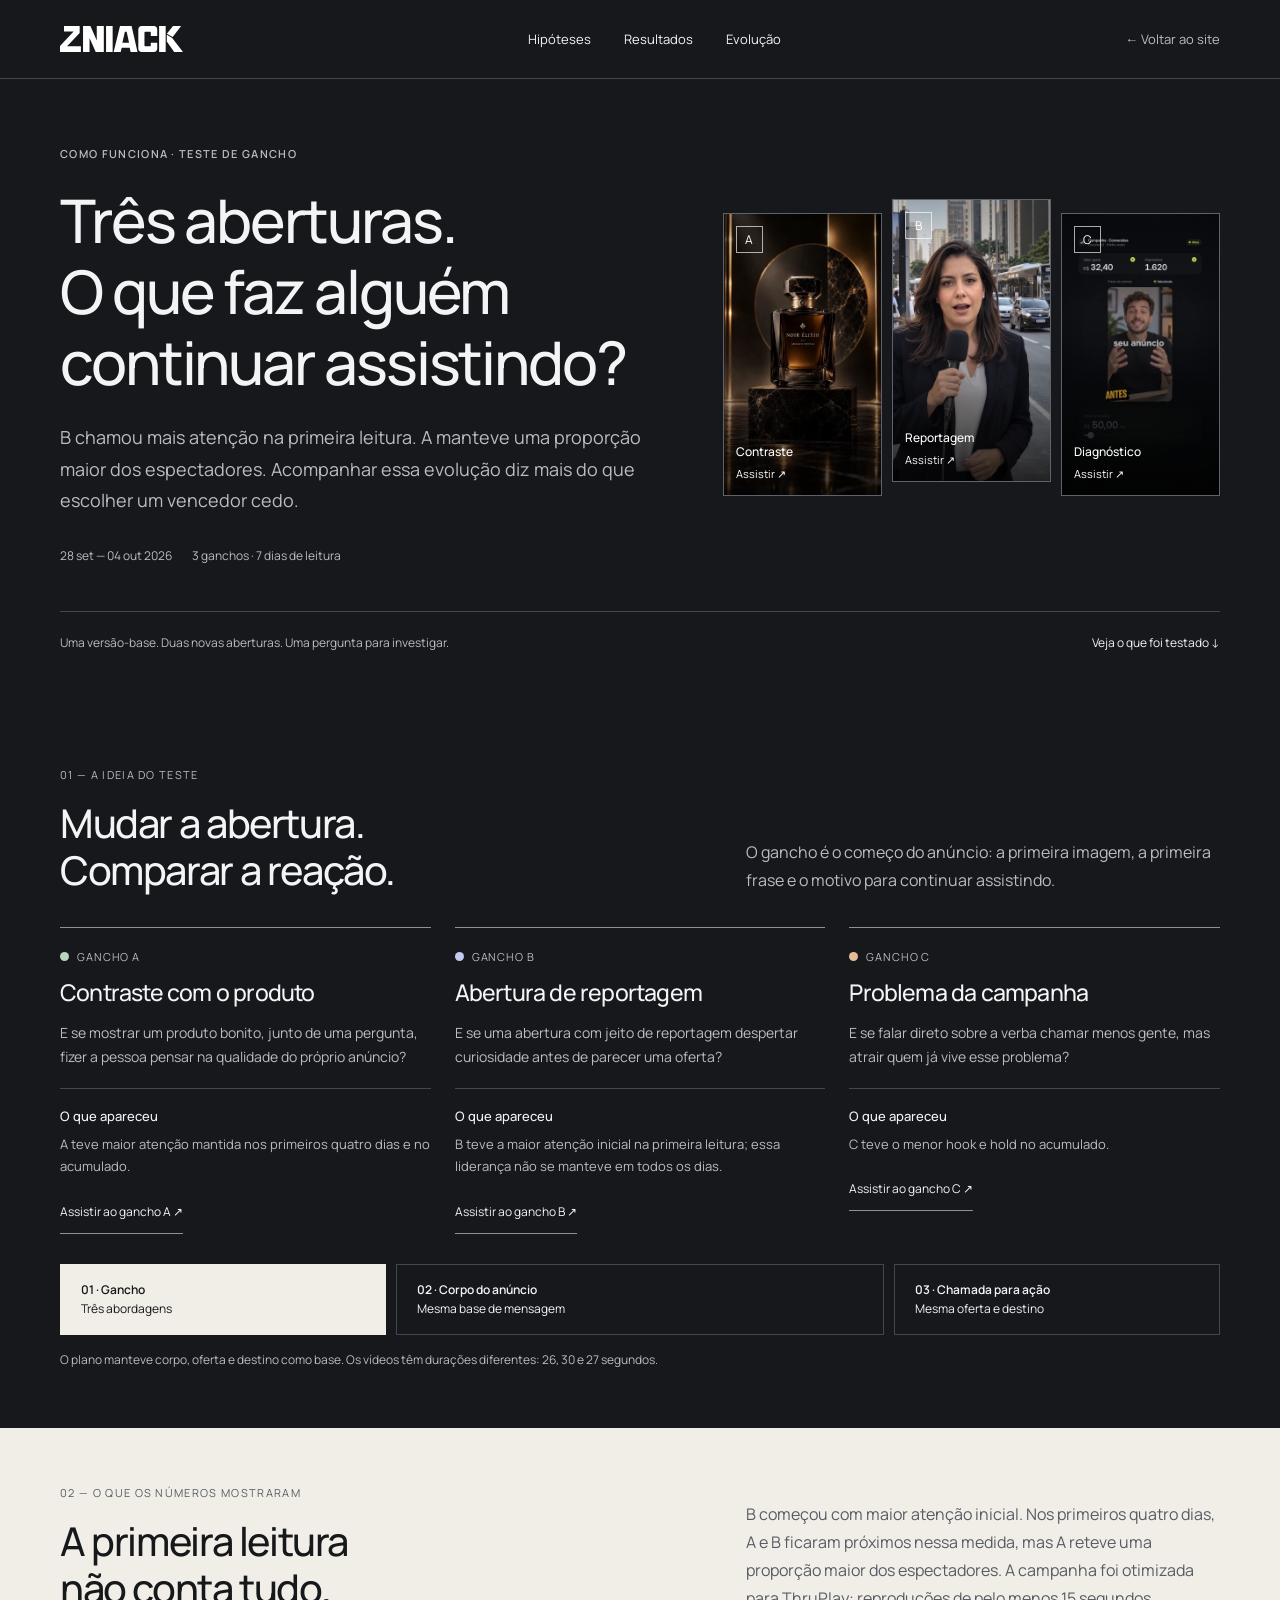
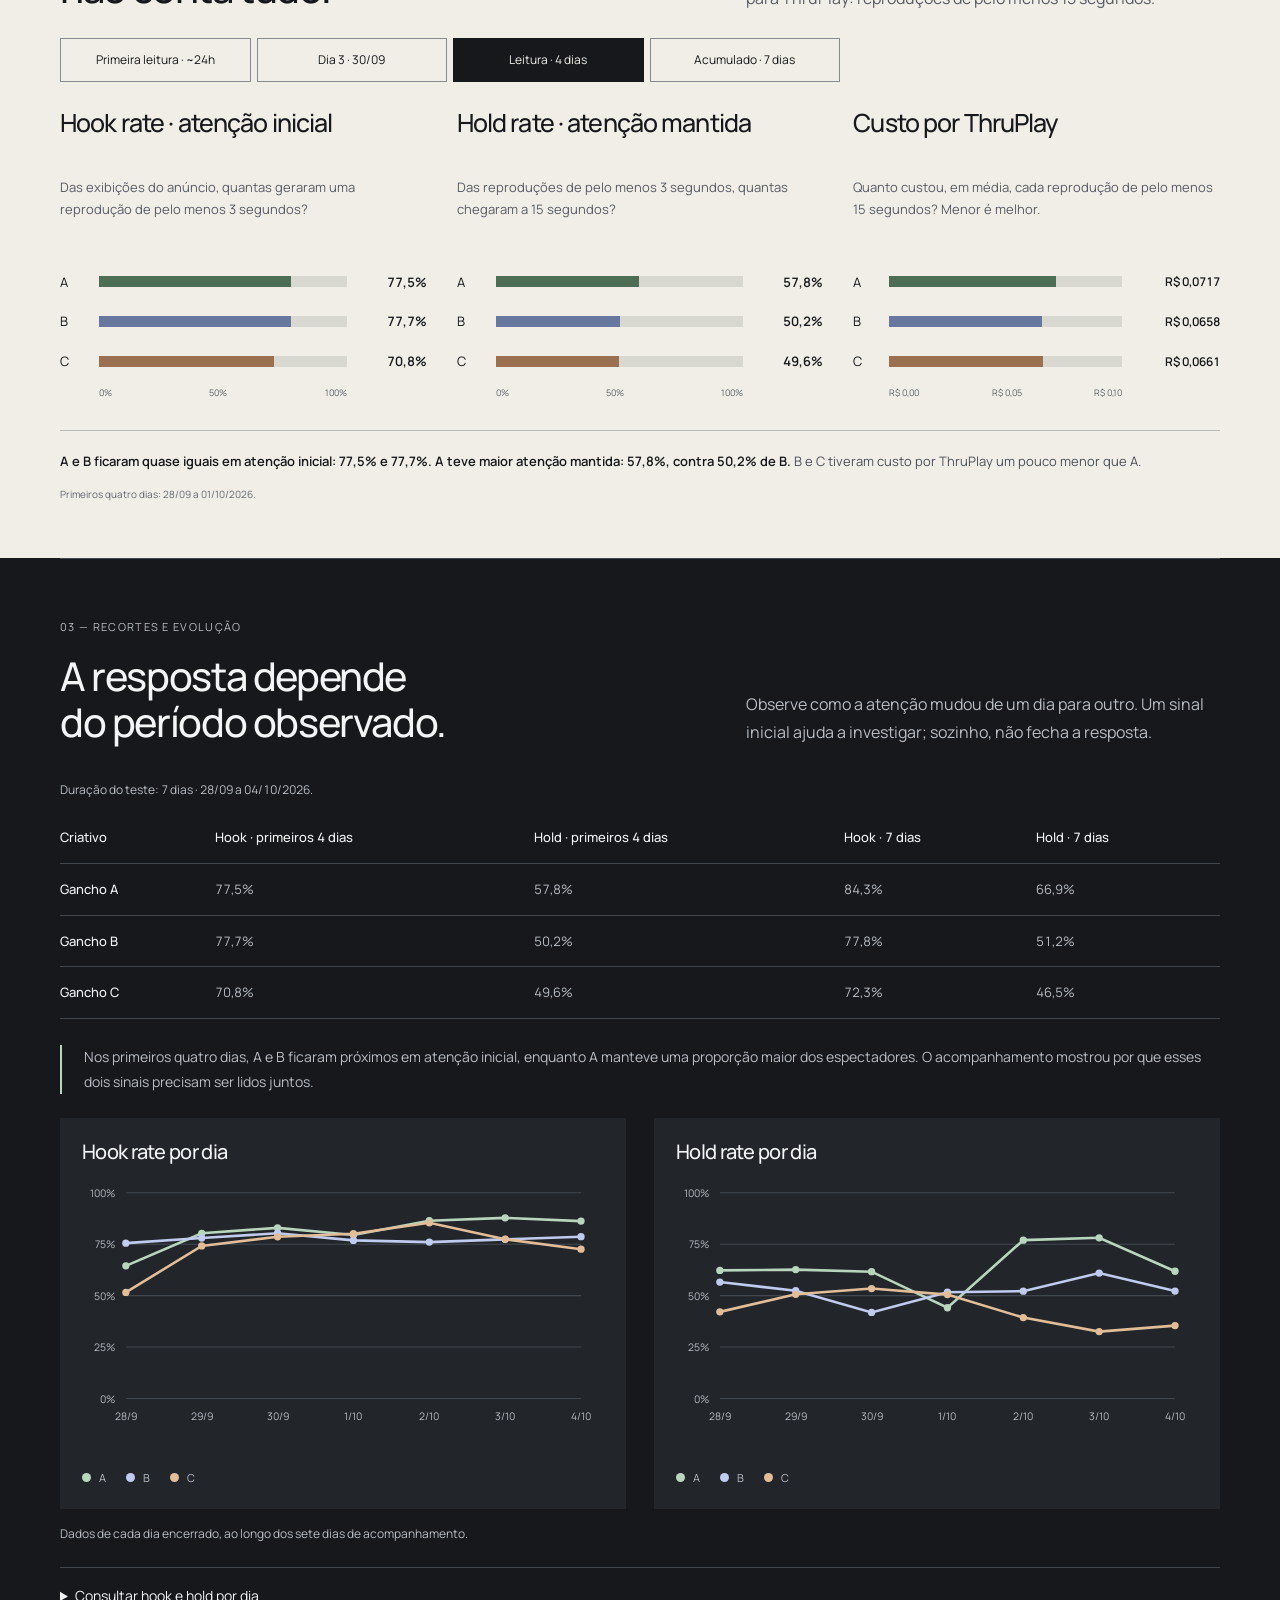
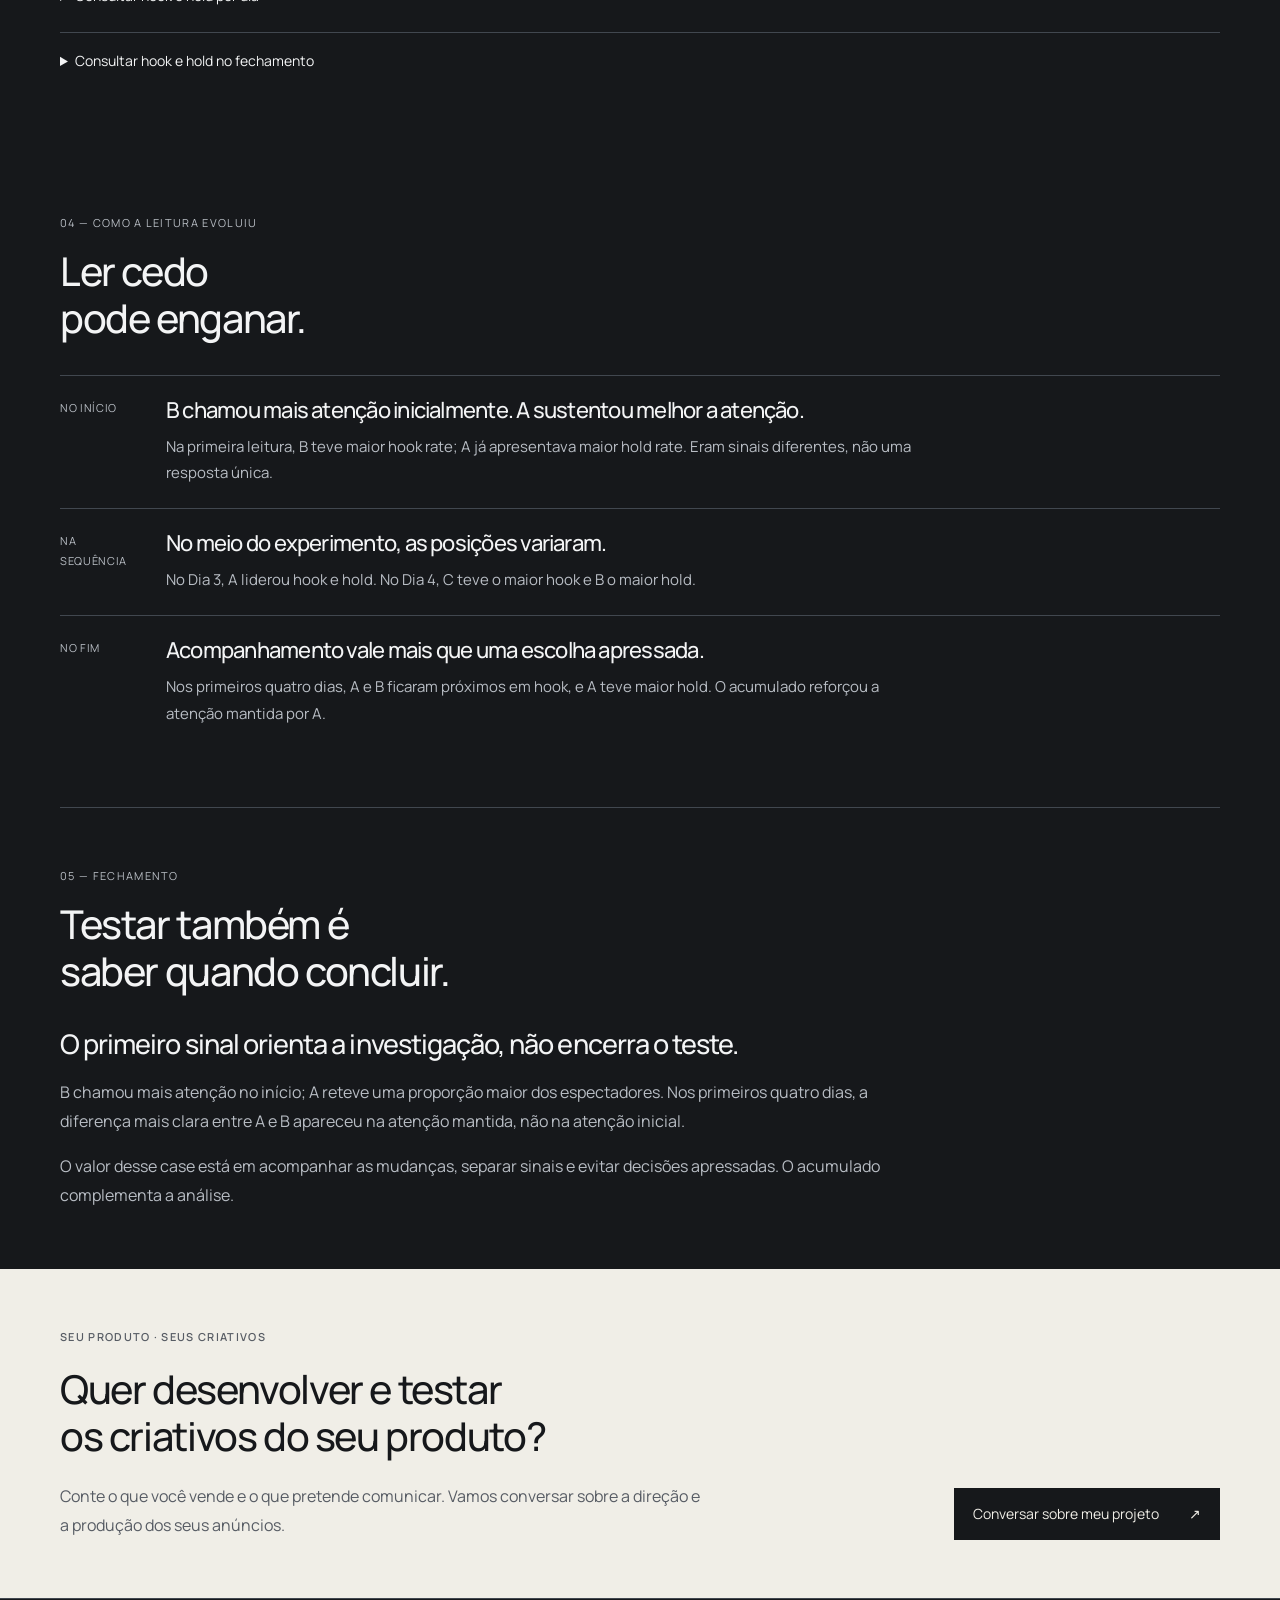
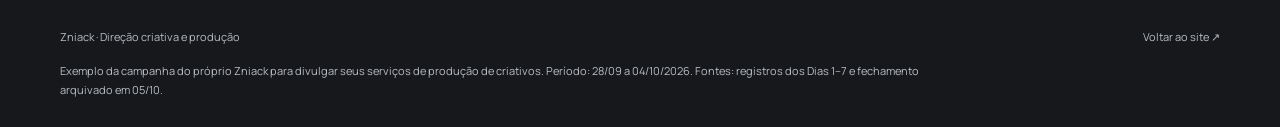
==== case-teste-gancho/index.html @ 837a16da "Refine hook case narrative and remove click comparisons" ====
<!DOCTYPE html><html lang="pt-BR"><head><meta charset="utf-8"><meta name="viewport" content="width=device-width, initial-scale=1"><link rel="canonical" href="https://www.zniack.com/case-teste-gancho/index.html"><meta name="description" content="Case de um Teste de Gancho: três aberturas e sete dias de acompanhamento mostram por que a primeira leitura não fecha a resposta."><title>Teste de Gancho: a primeira leitura não conta tudo | Zniack</title><link rel="preload" href="assets/manrope-latin.woff2" as="font" type="font/woff2" crossorigin><link rel="stylesheet" href="case.css?v=20261006-leitura"><script src="case.js" defer></script></head><body><a class="skip" href="#conteudo">Ir para o conteúdo</a><header class="header"><div class="header-inner wrap"><a class="logo" href="../index.html#case-gancho" aria-label="Zniack, voltar"><img src="assets/zniack-d1-branco.svg" alt="Zniack" width="1754" height="361"></a><nav class="version-nav" aria-label="Seções do case"><a href="#hipoteses">Hipóteses</a><a href="#resultados">Resultados</a><a href="#evolucao">Evolução</a></nav><a class="back-link" href="../index.html#case-gancho">← Voltar ao site</a></div></header><main id="conteudo"><section class="hero wrap"><div class="hero-grid"><div><p class="eyebrow">COMO FUNCIONA · TESTE DE GANCHO</p><h1>Três aberturas.<br>O que faz alguém<br>continuar assistindo?</h1><p class="lead">B chamou mais atenção na primeira leitura. A manteve uma proporção maior dos espectadores. Acompanhar essa evolução diz mais do que escolher um vencedor cedo.</p><div class="hero-meta"><span>28 set — 04 out 2026</span><span>3 ganchos · 7 dias de leitura</span></div></div><div class="hero-media"><div class="filmstrip">
<button class="film" data-play="a" aria-label="Assistir ao criativo completo com Gancho A"><img src="assets/gancho-a-first.webp" alt="Abertura A: frasco de perfume em uma cena de produto" width="720" height="1280"><span class="letter">A</span><span class="film-label"><strong>Contraste</strong>Assistir ↗</span></button>
<button class="film" data-play="b" aria-label="Assistir ao criativo completo com Gancho B"><img src="assets/gancho-b-first.webp" alt="Abertura B: apresentadora com microfone em uma rua" width="720" height="1280"><span class="letter">B</span><span class="film-label"><strong>Reportagem</strong>Assistir ↗</span></button>
<button class="film" data-play="c" aria-label="Assistir ao criativo completo com Gancho C"><img src="assets/gancho-c-first.webp" alt="Abertura C: cena ilustrativa de um painel de anúncios" width="720" height="1280"><span class="letter">C</span><span class="film-label"><strong>Diagnóstico</strong>Assistir ↗</span></button>
</div></div></div><div class="hero-foot"><span>Uma versão-base. Duas novas aberturas. Uma pergunta para investigar.</span><a href="#hipoteses">Veja o que foi testado ↓</a></div></section>
<section class="section wrap opening-section" id="hipoteses"><div class="section-heading"><div><p class="section-number">01 — A IDEIA DO TESTE</p><h2>Mudar a abertura.<br>Comparar a reação.</h2></div><p>O gancho é o começo do anúncio: a primeira imagem, a primeira frase e o motivo para continuar assistindo.</p></div><div class="cards"><article class="hypothesis"><p class="variant"><span class="dot a"></span>GANCHO A</p><h3>Contraste com o produto</h3><p>E se mostrar um produto bonito, junto de uma pergunta, fizer a pessoa pensar na qualidade do próprio anúncio?</p><p class="observed"><strong>O que apareceu</strong>A teve maior atenção mantida nos primeiros quatro dias e no acumulado.</p><button class="text-button" type="button" data-play="a">Assistir ao gancho A ↗</button></article><article class="hypothesis"><p class="variant"><span class="dot b"></span>GANCHO B</p><h3>Abertura de reportagem</h3><p>E se uma abertura com jeito de reportagem despertar curiosidade antes de parecer uma oferta?</p><p class="observed"><strong>O que apareceu</strong>B teve a maior atenção inicial na primeira leitura; essa liderança não se manteve em todos os dias.</p><button class="text-button" type="button" data-play="b">Assistir ao gancho B ↗</button></article><article class="hypothesis"><p class="variant"><span class="dot c"></span>GANCHO C</p><h3>Problema da campanha</h3><p>E se falar direto sobre a verba chamar menos gente, mas atrair quem já vive esse problema?</p><p class="observed"><strong>O que apareceu</strong>C teve o menor hook e hold no acumulado.</p><button class="text-button" type="button" data-play="c">Assistir ao gancho C ↗</button></article></div><div class="structure" aria-label="Estrutura do teste"><div><strong>01 · Gancho</strong>Três abordagens</div><div><strong>02 · Corpo do anúncio</strong>Mesma base de mensagem</div><div><strong>03 · Chamada para ação</strong>Mesma oferta e destino</div></div><p class="structure-note">O plano manteve corpo, oferta e destino como base. Os vídeos têm durações diferentes: 26, 30 e 27 segundos.</p></section><div class="results" id="resultados"><div class="wrap"><div class="section-heading"><div><p class="section-number">02 — O QUE OS NÚMEROS MOSTRARAM</p><h2>A primeira leitura<br>não conta tudo.</h2></div><p>B começou com maior atenção inicial. Nos primeiros quatro dias, A e B ficaram próximos nessa medida, mas A reteve uma proporção maior dos espectadores. A campanha foi otimizada para ThruPlay: reproduções de pelo menos 15 segundos.</p></div><div class="period-switch three-periods" role="group" aria-label="Período dos gráficos" data-enhancement hidden><button type="button" data-period="early" aria-pressed="false">Primeira leitura · ~24h</button><button type="button" data-period="middle" aria-pressed="false">Dia 3 · 30/09</button><button type="button" data-period="comparison" aria-pressed="true">Leitura · 4 dias</button><button type="button" data-period="final" aria-pressed="false">Acumulado · 7 dias</button></div><div data-chart-period="early" hidden><div class="metric-grid has-cost"><figure class="metric" aria-labelledby="early-hook"><h3 id="early-hook">Hook rate · atenção inicial</h3><p>Das exibições do anúncio, quantas geraram uma reprodução de pelo menos 3 segundos?</p><div class="metric-rows"><div class="metric-row"><span aria-label="Gancho A">A</span><div class="bar-track" aria-hidden="true"><div class="bar-fill a" style="width:69.20000%"></div></div><span class="metric-value">69,2%</span></div><div class="metric-row"><span aria-label="Gancho B">B</span><div class="bar-track" aria-hidden="true"><div class="bar-fill b" style="width:78.20000%"></div></div><span class="metric-value">78,2%</span></div><div class="metric-row"><span aria-label="Gancho C">C</span><div class="bar-track" aria-hidden="true"><div class="bar-fill c" style="width:55.80000%"></div></div><span class="metric-value">55,8%</span></div></div><div class="scale" aria-hidden="true"><span>0%</span><span>50%</span><span>100%</span></div></figure><figure class="metric" aria-labelledby="early-hold"><h3 id="early-hold">Hold rate · atenção mantida</h3><p>Das reproduções de pelo menos 3 segundos, quantas chegaram a 15 segundos?</p><div class="metric-rows"><div class="metric-row"><span aria-label="Gancho A">A</span><div class="bar-track" aria-hidden="true"><div class="bar-fill a" style="width:65.40000%"></div></div><span class="metric-value">65,4%</span></div><div class="metric-row"><span aria-label="Gancho B">B</span><div class="bar-track" aria-hidden="true"><div class="bar-fill b" style="width:56.50000%"></div></div><span class="metric-value">56,5%</span></div><div class="metric-row"><span aria-label="Gancho C">C</span><div class="bar-track" aria-hidden="true"><div class="bar-fill c" style="width:47.00000%"></div></div><span class="metric-value">47,0%</span></div></div><div class="scale" aria-hidden="true"><span>0%</span><span>50%</span><span>100%</span></div></figure><figure class="metric cost-metric" aria-labelledby="early-cost"><h3 id="early-cost">Custo por ThruPlay</h3><p>Quanto custou, em média, cada reprodução de pelo menos 15 segundos? Menor é melhor.</p><div class="metric-rows"><div class="metric-row cost-row"><span aria-label="Gancho A">A</span><div class="bar-track" aria-hidden="true"><div class="bar-fill a" style="width:79.20290%"></div></div><span class="cost-value">R$ 0,0792</span></div><div class="metric-row cost-row"><span aria-label="Gancho B">B</span><div class="bar-track" aria-hidden="true"><div class="bar-fill b" style="width:75.89552%"></div></div><span class="cost-value">R$ 0,0759</span></div><div class="metric-row cost-row"><span aria-label="Gancho C">C</span><div class="bar-track" aria-hidden="true"><div class="bar-fill c" style="width:74.24658%"></div></div><span class="cost-value">R$ 0,0742</span></div></div><div class="scale cost-scale" aria-hidden="true"><span>R$ 0,00</span><span>R$ 0,05</span><span>R$ 0,10</span></div></figure></div><p class="chart-note"><strong>B chamou mais atenção no início. A manteve uma proporção maior dessa atenção.</strong> C teve o menor custo por ThruPlay nessa leitura.</p><p class="chart-source">Primeira leitura: registro acumulado de aproximadamente 24h e captura correspondente, em 29/09.</p></div><div data-chart-period="middle" hidden><div class="metric-grid has-cost"><figure class="metric" aria-labelledby="middle-hook"><h3 id="middle-hook">Hook rate · atenção inicial</h3><p>Das exibições do anúncio, quantas geraram uma reprodução de pelo menos 3 segundos?</p><div class="metric-rows"><div class="metric-row"><span aria-label="Gancho A">A</span><div class="bar-track" aria-hidden="true"><div class="bar-fill a" style="width:82.95455%"></div></div><span class="metric-value">83,0%</span></div><div class="metric-row"><span aria-label="Gancho B">B</span><div class="bar-track" aria-hidden="true"><div class="bar-fill b" style="width:80.32787%"></div></div><span class="metric-value">80,3%</span></div><div class="metric-row"><span aria-label="Gancho C">C</span><div class="bar-track" aria-hidden="true"><div class="bar-fill c" style="width:78.60825%"></div></div><span class="metric-value">78,6%</span></div></div><div class="scale" aria-hidden="true"><span>0%</span><span>50%</span><span>100%</span></div></figure><figure class="metric" aria-labelledby="middle-hold"><h3 id="middle-hold">Hold rate · atenção mantida</h3><p>Das reproduções de pelo menos 3 segundos, quantas chegaram a 15 segundos?</p><div class="metric-rows"><div class="metric-row"><span aria-label="Gancho A">A</span><div class="bar-track" aria-hidden="true"><div class="bar-fill a" style="width:61.64384%"></div></div><span class="metric-value">61,6%</span></div><div class="metric-row"><span aria-label="Gancho B">B</span><div class="bar-track" aria-hidden="true"><div class="bar-fill b" style="width:41.83673%"></div></div><span class="metric-value">41,8%</span></div><div class="metric-row"><span aria-label="Gancho C">C</span><div class="bar-track" aria-hidden="true"><div class="bar-fill c" style="width:53.44262%"></div></div><span class="metric-value">53,4%</span></div></div><div class="scale" aria-hidden="true"><span>0%</span><span>50%</span><span>100%</span></div></figure><figure class="metric cost-metric" aria-labelledby="middle-cost"><h3 id="middle-cost">Custo por ThruPlay</h3><p>Quanto custou, em média, cada reprodução de pelo menos 15 segundos? Menor é melhor.</p><div class="metric-rows"><div class="metric-row cost-row"><span aria-label="Gancho A">A</span><div class="bar-track" aria-hidden="true"><div class="bar-fill a" style="width:72.05556%"></div></div><span class="cost-value">R$ 0,0721</span></div><div class="metric-row cost-row"><span aria-label="Gancho B">B</span><div class="bar-track" aria-hidden="true"><div class="bar-fill b" style="width:71.70732%"></div></div><span class="cost-value">R$ 0,0717</span></div><div class="metric-row cost-row"><span aria-label="Gancho C">C</span><div class="bar-track" aria-hidden="true"><div class="bar-fill c" style="width:71.41104%"></div></div><span class="cost-value">R$ 0,0714</span></div></div><div class="scale cost-scale" aria-hidden="true"><span>R$ 0,00</span><span>R$ 0,05</span><span>R$ 0,10</span></div></figure></div><p class="chart-note"><strong>No Dia 3, A liderou tanto a atenção inicial quanto a atenção mantida.</strong> B e C ficaram mais próximos de A em hook. Os três tiveram custos por ThruPlay próximos.</p><p class="chart-source">Dia 3: dados do dia 30/09 encerrado, reconsultados no fechamento.</p></div><div data-chart-period="comparison"><div class="metric-grid has-cost"><figure class="metric" aria-labelledby="comparison-hook"><h3 id="comparison-hook">Hook rate · atenção inicial</h3><p>Das exibições do anúncio, quantas geraram uma reprodução de pelo menos 3 segundos?</p><div class="metric-rows"><div class="metric-row"><span aria-label="Gancho A">A</span><div class="bar-track" aria-hidden="true"><div class="bar-fill a" style="width:77.54272%"></div></div><span class="metric-value">77,5%</span></div><div class="metric-row"><span aria-label="Gancho B">B</span><div class="bar-track" aria-hidden="true"><div class="bar-fill b" style="width:77.72843%"></div></div><span class="metric-value">77,7%</span></div><div class="metric-row"><span aria-label="Gancho C">C</span><div class="bar-track" aria-hidden="true"><div class="bar-fill c" style="width:70.80332%"></div></div><span class="metric-value">70,8%</span></div></div><div class="scale" aria-hidden="true"><span>0%</span><span>50%</span><span>100%</span></div></figure><figure class="metric" aria-labelledby="comparison-hold"><h3 id="comparison-hold">Hold rate · atenção mantida</h3><p>Das reproduções de pelo menos 3 segundos, quantas chegaram a 15 segundos?</p><div class="metric-rows"><div class="metric-row"><span aria-label="Gancho A">A</span><div class="bar-track" aria-hidden="true"><div class="bar-fill a" style="width:57.81742%"></div></div><span class="metric-value">57,8%</span></div><div class="metric-row"><span aria-label="Gancho B">B</span><div class="bar-track" aria-hidden="true"><div class="bar-fill b" style="width:50.20408%"></div></div><span class="metric-value">50,2%</span></div><div class="metric-row"><span aria-label="Gancho C">C</span><div class="bar-track" aria-hidden="true"><div class="bar-fill c" style="width:49.60876%"></div></div><span class="metric-value">49,6%</span></div></div><div class="scale" aria-hidden="true"><span>0%</span><span>50%</span><span>100%</span></div></figure><figure class="metric cost-metric" aria-labelledby="comparison-cost"><h3 id="comparison-cost">Custo por ThruPlay</h3><p>Quanto custou, em média, cada reprodução de pelo menos 15 segundos? Menor é melhor.</p><div class="metric-rows"><div class="metric-row cost-row"><span aria-label="Gancho A">A</span><div class="bar-track" aria-hidden="true"><div class="bar-fill a" style="width:71.74229%"></div></div><span class="cost-value">R$ 0,0717</span></div><div class="metric-row cost-row"><span aria-label="Gancho B">B</span><div class="bar-track" aria-hidden="true"><div class="bar-fill b" style="width:65.77236%"></div></div><span class="cost-value">R$ 0,0658</span></div><div class="metric-row cost-row"><span aria-label="Gancho C">C</span><div class="bar-track" aria-hidden="true"><div class="bar-fill c" style="width:66.07256%"></div></div><span class="cost-value">R$ 0,0661</span></div></div><div class="scale cost-scale" aria-hidden="true"><span>R$ 0,00</span><span>R$ 0,05</span><span>R$ 0,10</span></div></figure></div><p class="chart-note"><strong>A e B ficaram quase iguais em atenção inicial: 77,5% e 77,7%. A teve maior atenção mantida: 57,8%, contra 50,2% de B.</strong> B e C tiveram custo por ThruPlay um pouco menor que A.</p><p class="chart-source">Primeiros quatro dias: 28/09 a 01/10/2026.</p></div><div data-chart-period="final" hidden><div class="metric-grid has-cost"><figure class="metric" aria-labelledby="final-hook"><h3 id="final-hook">Hook rate · atenção inicial</h3><p>Das exibições do anúncio, quantas geraram uma reprodução de pelo menos 3 segundos?</p><div class="metric-rows"><div class="metric-row"><span aria-label="Gancho A">A</span><div class="bar-track" aria-hidden="true"><div class="bar-fill a" style="width:84.30085%"></div></div><span class="metric-value">84,3%</span></div><div class="metric-row"><span aria-label="Gancho B">B</span><div class="bar-track" aria-hidden="true"><div class="bar-fill b" style="width:77.79767%"></div></div><span class="metric-value">77,8%</span></div><div class="metric-row"><span aria-label="Gancho C">C</span><div class="bar-track" aria-hidden="true"><div class="bar-fill c" style="width:72.27113%"></div></div><span class="metric-value">72,3%</span></div></div><div class="scale" aria-hidden="true"><span>0%</span><span>50%</span><span>100%</span></div></figure><figure class="metric" aria-labelledby="final-hold"><h3 id="final-hold">Hold rate · atenção mantida</h3><p>Das reproduções de pelo menos 3 segundos, quantas chegaram a 15 segundos?</p><div class="metric-rows"><div class="metric-row"><span aria-label="Gancho A">A</span><div class="bar-track" aria-hidden="true"><div class="bar-fill a" style="width:66.90123%"></div></div><span class="metric-value">66,9%</span></div><div class="metric-row"><span aria-label="Gancho B">B</span><div class="bar-track" aria-hidden="true"><div class="bar-fill b" style="width:51.20829%"></div></div><span class="metric-value">51,2%</span></div><div class="metric-row"><span aria-label="Gancho C">C</span><div class="bar-track" aria-hidden="true"><div class="bar-fill c" style="width:46.52862%"></div></div><span class="metric-value">46,5%</span></div></div><div class="scale" aria-hidden="true"><span>0%</span><span>50%</span><span>100%</span></div></figure><figure class="metric cost-metric" aria-labelledby="final-cost"><h3 id="final-cost">Custo por ThruPlay</h3><p>Quanto custou, em média, cada reprodução de pelo menos 15 segundos? Menor é melhor.</p><div class="metric-rows"><div class="metric-row cost-row"><span aria-label="Gancho A">A</span><div class="bar-track" aria-hidden="true"><div class="bar-fill a" style="width:40.28926%"></div></div><span class="cost-value">R$ 0,0403</span></div><div class="metric-row cost-row"><span aria-label="Gancho B">B</span><div class="bar-track" aria-hidden="true"><div class="bar-fill b" style="width:55.07865%"></div></div><span class="cost-value">R$ 0,0551</span></div><div class="metric-row cost-row"><span aria-label="Gancho C">C</span><div class="bar-track" aria-hidden="true"><div class="bar-fill c" style="width:59.07068%"></div></div><span class="cost-value">R$ 0,0591</span></div></div><div class="scale cost-scale" aria-hidden="true"><span>R$ 0,00</span><span>R$ 0,05</span><span>R$ 0,10</span></div></figure></div><p class="chart-note"><strong>No acumulado, A apresentou maior atenção inicial e mantida e menor custo por ThruPlay.</strong> A também recebeu mais exibições ao longo da campanha. Esse resumo complementa a leitura dos primeiros quatro dias.</p><p class="chart-source">Fechamento: consulta direta de 28/09 a 04/10. Acumulado de sete dias.</p></div></div></div><section class="section wrap" id="evolucao"><div class="section-heading"><div><p class="section-number">03 — RECORTES E EVOLUÇÃO</p><h2>A resposta depende<br>do período observado.</h2></div><p>Observe como a atenção mudou de um dia para outro. Um sinal inicial ajuda a investigar; sozinho, não fecha a resposta.</p></div><div class="table-wrap"><table class="day-table"><caption>Duração do teste: 7 dias · 28/09 a 04/10/2026.</caption><thead><tr><th scope="col">Criativo</th><th scope="col">Hook · primeiros 4 dias</th><th scope="col">Hold · primeiros 4 dias</th><th scope="col">Hook · 7 dias</th><th scope="col">Hold · 7 dias</th></tr></thead><tbody><tr><th scope="row">Gancho A</th><td>77,5%</td><td>57,8%</td><td>84,3%</td><td>66,9%</td></tr><tr><th scope="row">Gancho B</th><td>77,7%</td><td>50,2%</td><td>77,8%</td><td>51,2%</td></tr><tr><th scope="row">Gancho C</th><td>70,8%</td><td>49,6%</td><td>72,3%</td><td>46,5%</td></tr></tbody></table></div><p class="deep-note">Nos primeiros quatro dias, A e B ficaram próximos em atenção inicial, enquanto A manteve uma proporção maior dos espectadores. O acompanhamento mostrou por que esses dois sinais precisam ser lidos juntos.</p>
<div class="line-grid"><figure class="line-chart"><h3>Hook rate por dia</h3><svg viewBox="0 0 500 270" role="img" aria-label="Evolução diária de hook rate dos ganchos A, B e C, de 28 de setembro a 4 de outubro. Os valores estão na tabela logo abaixo."><line x1="42" y1="215.0" x2="478" y2="215.0" stroke="#41474f"/><text x="32" y="219.0" fill="#b8bdc4" font-size="10" text-anchor="end">0%</text><line x1="42" y1="165.75" x2="478" y2="165.75" stroke="#41474f"/><text x="32" y="169.75" fill="#b8bdc4" font-size="10" text-anchor="end">25%</text><line x1="42" y1="116.5" x2="478" y2="116.5" stroke="#41474f"/><text x="32" y="120.5" fill="#b8bdc4" font-size="10" text-anchor="end">50%</text><line x1="42" y1="67.25" x2="478" y2="67.25" stroke="#41474f"/><text x="32" y="71.25" fill="#b8bdc4" font-size="10" text-anchor="end">75%</text><line x1="42" y1="18.0" x2="478" y2="18.0" stroke="#41474f"/><text x="32" y="22.0" fill="#b8bdc4" font-size="10" text-anchor="end">100%</text><polyline points="42.00,87.98 114.67,56.80 187.33,51.58 260.00,58.36 332.67,44.75 405.33,42.02 478.00,45.12" fill="none" stroke="#b9d5be" stroke-width="2.5"/><circle cx="42.0" cy="87.97683397683394" r="3.5" fill="#b9d5be"/><circle cx="114.66666666666667" cy="56.80303030303031" r="3.5" fill="#b9d5be"/><circle cx="187.33333333333334" cy="51.57954545454547" r="3.5" fill="#b9d5be"/><circle cx="260.0" cy="58.357638888888886" r="3.5" fill="#b9d5be"/><circle cx="332.6666666666667" cy="44.75052631578947" r="3.5" fill="#b9d5be"/><circle cx="405.3333333333333" cy="42.01847290640396" r="3.5" fill="#b9d5be"/><circle cx="478.0" cy="45.11740890688259" r="3.5" fill="#b9d5be"/><polyline points="42.00,66.23 114.67,61.37 187.33,56.75 260.00,63.59 332.67,65.21 405.33,62.60 478.00,60.05" fill="none" stroke="#c0cbef" stroke-width="2.5"/><circle cx="42.0" cy="66.22821576763485" r="3.5" fill="#c0cbef"/><circle cx="114.66666666666667" cy="61.37135278514589" r="3.5" fill="#c0cbef"/><circle cx="187.33333333333334" cy="56.754098360655746" r="3.5" fill="#c0cbef"/><circle cx="260.0" cy="63.58952702702706" r="3.5" fill="#c0cbef"/><circle cx="332.6666666666667" cy="65.21487603305783" r="3.5" fill="#c0cbef"/><circle cx="405.3333333333333" cy="62.60377358490564" r="3.5" fill="#c0cbef"/><circle cx="478.0" cy="60.051044083526676" r="3.5" fill="#c0cbef"/><polyline points="42.00,113.42 114.67,68.87 187.33,60.14 260.00,57.25 332.67,46.76 405.33,62.48 478.00,72.03" fill="none" stroke="#e2bd97" stroke-width="2.5"/><circle cx="42.0" cy="113.41544885177454" r="3.5" fill="#e2bd97"/><circle cx="114.66666666666667" cy="68.86854460093898" r="3.5" fill="#e2bd97"/><circle cx="187.33333333333334" cy="60.14175257731961" r="3.5" fill="#e2bd97"/><circle cx="260.0" cy="57.24609375" r="3.5" fill="#e2bd97"/><circle cx="332.6666666666667" cy="46.75912408759126" r="3.5" fill="#e2bd97"/><circle cx="405.3333333333333" cy="62.48387096774192" r="3.5" fill="#e2bd97"/><circle cx="478.0" cy="72.03428571428572" r="3.5" fill="#e2bd97"/><text x="42.0" y="236" text-anchor="middle" fill="#b8bdc4" font-size="10">28/9</text><text x="114.66666666666667" y="236" text-anchor="middle" fill="#b8bdc4" font-size="10">29/9</text><text x="187.33333333333334" y="236" text-anchor="middle" fill="#b8bdc4" font-size="10">30/9</text><text x="260.0" y="236" text-anchor="middle" fill="#b8bdc4" font-size="10">1/10</text><text x="332.6666666666667" y="236" text-anchor="middle" fill="#b8bdc4" font-size="10">2/10</text><text x="405.3333333333333" y="236" text-anchor="middle" fill="#b8bdc4" font-size="10">3/10</text><text x="478.0" y="236" text-anchor="middle" fill="#b8bdc4" font-size="10">4/10</text></svg><figcaption class="legend"><span><i class="dot"></i>A</span><span><i class="dot b"></i>B</span><span><i class="dot c"></i>C</span></figcaption></figure><figure class="line-chart"><h3>Hold rate por dia</h3><svg viewBox="0 0 500 270" role="img" aria-label="Evolução diária de hold rate dos ganchos A, B e C, de 28 de setembro a 4 de outubro. Os valores estão na tabela logo abaixo."><line x1="42" y1="215.0" x2="478" y2="215.0" stroke="#41474f"/><text x="32" y="219.0" fill="#b8bdc4" font-size="10" text-anchor="end">0%</text><line x1="42" y1="165.75" x2="478" y2="165.75" stroke="#41474f"/><text x="32" y="169.75" fill="#b8bdc4" font-size="10" text-anchor="end">25%</text><line x1="42" y1="116.5" x2="478" y2="116.5" stroke="#41474f"/><text x="32" y="120.5" fill="#b8bdc4" font-size="10" text-anchor="end">50%</text><line x1="42" y1="67.25" x2="478" y2="67.25" stroke="#41474f"/><text x="32" y="71.25" fill="#b8bdc4" font-size="10" text-anchor="end">75%</text><line x1="42" y1="18.0" x2="478" y2="18.0" stroke="#41474f"/><text x="32" y="22.0" fill="#b8bdc4" font-size="10" text-anchor="end">100%</text><polyline points="42.00,92.32 114.67,91.60 187.33,93.56 260.00,128.11 332.67,63.35 405.33,61.10 478.00,93.18" fill="none" stroke="#b9d5be" stroke-width="2.5"/><circle cx="42.0" cy="92.31736526946106" r="3.5" fill="#b9d5be"/><circle cx="114.66666666666667" cy="91.59622641509434" r="3.5" fill="#b9d5be"/><circle cx="187.33333333333334" cy="93.56164383561644" r="3.5" fill="#b9d5be"/><circle cx="260.0" cy="128.11353711790395" r="3.5" fill="#b9d5be"/><circle cx="332.6666666666667" cy="63.35079171741776" r="3.5" fill="#b9d5be"/><circle cx="405.3333333333333" cy="61.102384291725116" r="3.5" fill="#b9d5be"/><circle cx="478.0" cy="93.17974513749162" r="3.5" fill="#b9d5be"/><polyline points="42.00,103.51 114.67,111.81 187.33,132.58 260.00,113.25 332.67,112.22 405.33,94.88 478.00,112.14" fill="none" stroke="#c0cbef" stroke-width="2.5"/><circle cx="42.0" cy="103.51098901098902" r="3.5" fill="#c0cbef"/><circle cx="114.66666666666667" cy="111.8095238095238" r="3.5" fill="#c0cbef"/><circle cx="187.33333333333334" cy="132.5816326530612" r="3.5" fill="#c0cbef"/><circle cx="260.0" cy="113.25274725274723" r="3.5" fill="#c0cbef"/><circle cx="332.6666666666667" cy="112.21739130434784" r="3.5" fill="#c0cbef"/><circle cx="405.3333333333333" cy="94.8780487804878" r="3.5" fill="#c0cbef"/><circle cx="478.0" cy="112.14159292035397" r="3.5" fill="#c0cbef"/><polyline points="42.00,132.05 114.67,115.25 187.33,109.72 260.00,115.54 332.67,137.55 405.33,150.97 478.00,145.20" fill="none" stroke="#e2bd97" stroke-width="2.5"/><circle cx="42.0" cy="132.0526315789474" r="3.5" fill="#e2bd97"/><circle cx="114.66666666666667" cy="115.25316455696202" r="3.5" fill="#e2bd97"/><circle cx="187.33333333333334" cy="109.71803278688523" r="3.5" fill="#e2bd97"/><circle cx="260.0" cy="115.53902439024391" r="3.5" fill="#e2bd97"/><circle cx="332.6666666666667" cy="137.54700854700855" r="3.5" fill="#e2bd97"/><circle cx="405.3333333333333" cy="150.975" r="3.5" fill="#e2bd97"/><circle cx="478.0" cy="145.1968503937008" r="3.5" fill="#e2bd97"/><text x="42.0" y="236" text-anchor="middle" fill="#b8bdc4" font-size="10">28/9</text><text x="114.66666666666667" y="236" text-anchor="middle" fill="#b8bdc4" font-size="10">29/9</text><text x="187.33333333333334" y="236" text-anchor="middle" fill="#b8bdc4" font-size="10">30/9</text><text x="260.0" y="236" text-anchor="middle" fill="#b8bdc4" font-size="10">1/10</text><text x="332.6666666666667" y="236" text-anchor="middle" fill="#b8bdc4" font-size="10">2/10</text><text x="405.3333333333333" y="236" text-anchor="middle" fill="#b8bdc4" font-size="10">3/10</text><text x="478.0" y="236" text-anchor="middle" fill="#b8bdc4" font-size="10">4/10</text></svg><figcaption class="legend"><span><i class="dot"></i>A</span><span><i class="dot b"></i>B</span><span><i class="dot c"></i>C</span></figcaption></figure></div><p class="structure-note">Dados de cada dia encerrado, ao longo dos sete dias de acompanhamento.</p>
<details class="disclosure"><summary>Consultar hook e hold por dia</summary><div class="daily-tables"><div class="daily-day"><h3 id="daily-2026-09-28">Dia 1 · 28/09/2026</h3><table class="rate-table daily-rate-table" data-date="2026-09-28" aria-labelledby="daily-2026-09-28"><thead><tr><th scope="col">Criativo</th><th scope="col">Hook rate</th><th scope="col">Hold rate</th></tr></thead><tbody><tr><th scope="row">Gancho A</th><td>64,5%</td><td>62,3%</td></tr><tr><th scope="row">Gancho B</th><td>75,5%</td><td>56,6%</td></tr><tr><th scope="row">Gancho C</th><td>51,6%</td><td>42,1%</td></tr></tbody></table></div><div class="daily-day"><h3 id="daily-2026-09-29">Dia 2 · 29/09/2026</h3><table class="rate-table daily-rate-table" data-date="2026-09-29" aria-labelledby="daily-2026-09-29"><thead><tr><th scope="col">Criativo</th><th scope="col">Hook rate</th><th scope="col">Hold rate</th></tr></thead><tbody><tr><th scope="row">Gancho A</th><td>80,3%</td><td>62,6%</td></tr><tr><th scope="row">Gancho B</th><td>78,0%</td><td>52,4%</td></tr><tr><th scope="row">Gancho C</th><td>74,2%</td><td>50,6%</td></tr></tbody></table></div><div class="daily-day"><h3 id="daily-2026-09-30">Dia 3 · 30/09/2026</h3><table class="rate-table daily-rate-table" data-date="2026-09-30" aria-labelledby="daily-2026-09-30"><thead><tr><th scope="col">Criativo</th><th scope="col">Hook rate</th><th scope="col">Hold rate</th></tr></thead><tbody><tr><th scope="row">Gancho A</th><td>83,0%</td><td>61,6%</td></tr><tr><th scope="row">Gancho B</th><td>80,3%</td><td>41,8%</td></tr><tr><th scope="row">Gancho C</th><td>78,6%</td><td>53,4%</td></tr></tbody></table></div><div class="daily-day"><h3 id="daily-2026-10-01">Dia 4 · 01/10/2026</h3><table class="rate-table daily-rate-table" data-date="2026-10-01" aria-labelledby="daily-2026-10-01"><thead><tr><th scope="col">Criativo</th><th scope="col">Hook rate</th><th scope="col">Hold rate</th></tr></thead><tbody><tr><th scope="row">Gancho A</th><td>79,5%</td><td>44,1%</td></tr><tr><th scope="row">Gancho B</th><td>76,9%</td><td>51,6%</td></tr><tr><th scope="row">Gancho C</th><td>80,1%</td><td>50,5%</td></tr></tbody></table></div><div class="daily-day"><h3 id="daily-2026-10-02">Dia 5 · 02/10/2026</h3><table class="rate-table daily-rate-table" data-date="2026-10-02" aria-labelledby="daily-2026-10-02"><thead><tr><th scope="col">Criativo</th><th scope="col">Hook rate</th><th scope="col">Hold rate</th></tr></thead><tbody><tr><th scope="row">Gancho A</th><td>86,4%</td><td>77,0%</td></tr><tr><th scope="row">Gancho B</th><td>76,0%</td><td>52,2%</td></tr><tr><th scope="row">Gancho C</th><td>85,4%</td><td>39,3%</td></tr></tbody></table></div><div class="daily-day"><h3 id="daily-2026-10-03">Dia 6 · 03/10/2026</h3><table class="rate-table daily-rate-table" data-date="2026-10-03" aria-labelledby="daily-2026-10-03"><thead><tr><th scope="col">Criativo</th><th scope="col">Hook rate</th><th scope="col">Hold rate</th></tr></thead><tbody><tr><th scope="row">Gancho A</th><td>87,8%</td><td>78,1%</td></tr><tr><th scope="row">Gancho B</th><td>77,4%</td><td>61,0%</td></tr><tr><th scope="row">Gancho C</th><td>77,4%</td><td>32,5%</td></tr></tbody></table></div><div class="daily-day"><h3 id="daily-2026-10-04">Dia 7 · 04/10/2026</h3><table class="rate-table daily-rate-table" data-date="2026-10-04" aria-labelledby="daily-2026-10-04"><thead><tr><th scope="col">Criativo</th><th scope="col">Hook rate</th><th scope="col">Hold rate</th></tr></thead><tbody><tr><th scope="row">Gancho A</th><td>86,2%</td><td>61,8%</td></tr><tr><th scope="row">Gancho B</th><td>78,7%</td><td>52,2%</td></tr><tr><th scope="row">Gancho C</th><td>72,6%</td><td>35,4%</td></tr></tbody></table></div></div></details>
<details class="disclosure final-disclosure"><summary>Consultar hook e hold no fechamento</summary><div class="table-wrap"><table class="rate-table"><caption>Acumulado de 28/09 a 04/10.</caption><thead><tr><th scope="col">Criativo</th><th scope="col">Hook rate</th><th scope="col">Hold rate</th></tr></thead><tbody><tr><th scope="row">Gancho A</th><td>84,3%</td><td>66,9%</td></tr><tr><th scope="row">Gancho B</th><td>77,8%</td><td>51,2%</td></tr><tr><th scope="row">Gancho C</th><td>72,3%</td><td>46,5%</td></tr></tbody></table></div></details></section>
<section class="section wrap reading-section" id="aprendizado"><div class="section-heading"><div><p class="section-number">04 — COMO A LEITURA EVOLUIU</p><h2>Ler cedo<br>pode enganar.</h2></div></div><div class="lesson"><span class="lesson-label">NO INÍCIO</span><div><h3>B chamou mais atenção inicialmente. A sustentou melhor a atenção.</h3><p>Na primeira leitura, B teve maior hook rate; A já apresentava maior hold rate. Eram sinais diferentes, não uma resposta única.</p></div></div><div class="lesson"><span class="lesson-label">NA SEQUÊNCIA</span><div><h3>No meio do experimento, as posições variaram.</h3><p>No Dia 3, A liderou hook e hold. No Dia 4, C teve o maior hook e B o maior hold.</p></div></div><div class="lesson"><span class="lesson-label">NO FIM</span><div><h3>Acompanhamento vale mais que uma escolha apressada.</h3><p>Nos primeiros quatro dias, A e B ficaram próximos em hook, e A teve maior hold. O acumulado reforçou a atenção mantida por A.</p></div></div></section>

<section class="section wrap" id="fechamento"><div class="section-heading"><div><p class="section-number">05 — FECHAMENTO</p><h2>Testar também é<br>saber quando concluir.</h2></div></div><div class="closing-case-copy"><h3>O primeiro sinal orienta a investigação, não encerra o teste.</h3><p>B chamou mais atenção no início; A reteve uma proporção maior dos espectadores. Nos primeiros quatro dias, a diferença mais clara entre A e B apareceu na atenção mantida, não na atenção inicial.</p><p>O valor desse case está em acompanhar as mudanças, separar sinais e evitar decisões apressadas. O acumulado complementa a análise.</p></div></section><section class="section case-contact" id="seu-projeto" aria-labelledby="case-contact-title"><div class="wrap case-contact-inner"><div><p class="eyebrow">SEU PRODUTO · SEUS CRIATIVOS</p><h2 id="case-contact-title">Quer desenvolver e testar<br>os criativos do seu produto?</h2><p class="case-contact-copy">Conte o que você vende e o que pretende comunicar. Vamos conversar sobre a direção e a produção dos seus anúncios.</p></div><a class="btn case-contact-button" href="../index.html#contato">Conversar sobre meu projeto <span aria-hidden="true">↗</span></a></div></section></main><footer class="footer"><div class="wrap"><div class="footer-top"><span>Zniack · Direção criativa e produção</span><a href="../index.html#case-gancho">Voltar ao site ↗</a></div><p>Exemplo da campanha do próprio Zniack para divulgar seus serviços de produção de criativos. Período: 28/09 a 04/10/2026. Fontes: registros dos Dias 1–7 e fechamento arquivado em 05/10.</p></div></footer><dialog id="creative-dialog" aria-labelledby="dialog-title"><div class="dialog-head"><h2 id="dialog-title">Criativo completo</h2><button id="close-video" type="button" autofocus>Fechar ×</button></div><video class="dialog-video" id="case-video" playsinline controls preload="none"></video><p class="video-status" id="case-video-status" role="status" hidden></p></dialog></body></html>
---- case-teste-gancho/case.css ----
@font-face{font-family:Manrope;src:url('assets/manrope-latin.woff2') format('woff2');font-weight:200 800;font-display:swap}
:root{--bg:#16181b;--panel:#22262b;--ink:#f3f4f5;--muted:#b8bdc4;--line:#41474f;--paper:#f0eee7;--a:#b9d5be;--b:#c0cbef;--c:#e2bd97}
*{box-sizing:border-box}html{scroll-behavior:smooth;scroll-padding-top:90px}body{margin:0;background:var(--bg);color:var(--ink);font:400 16px/1.75 Manrope,Arial,sans-serif}button,a{-webkit-tap-highlight-color:transparent}button{font:inherit}a{color:inherit;text-decoration:none}img{display:block;max-width:100%}h1,h2,h3,p,figure{margin:0}h1,h2,h3{font-weight:500;line-height:1.18;letter-spacing:-.035em}h1{font-size:clamp(40px,4.7vw,68px);max-width:800px}h2{font-size:clamp(30px,3.1vw,44px)}h3{font-size:23px}p+p{margin-top:15px}button{cursor:pointer}a:focus-visible,button:focus-visible,summary:focus-visible{outline:2px solid currentColor;outline-offset:5px}[hidden]{display:none!important}::selection{background:var(--paper);color:var(--bg)}
.wrap{width:min(1160px,calc(100% - 80px));margin-inline:auto}.skip{position:fixed;left:15px;top:-100px;z-index:9;background:var(--paper);color:var(--bg);padding:10px}.skip:focus{top:10px}.review-bar{border-bottom:1px solid var(--line);font-size:11px;letter-spacing:.08em;color:var(--muted);padding-block:9px}.review-bar .wrap{display:flex;justify-content:space-between;gap:20px}.header{background:rgba(22,24,27,.96);border-bottom:1px solid var(--line);position:sticky;top:0;z-index:4}.header-inner{display:flex;align-items:center;justify-content:space-between;gap:24px;padding-block:19px}.logo{width:123px;flex:none}.version-nav{display:flex;align-items:center;gap:5px}.version-nav a{padding:7px 13px;border:1px solid transparent;font-size:13px;min-height:40px;display:flex;align-items:center}.version-nav a[aria-current=page]{border-color:#89939e}.back-link{font-size:13px;color:var(--muted)}.eyebrow{font-size:11px;letter-spacing:.12em;font-weight:600;text-transform:uppercase;color:var(--muted);margin-bottom:22px}.hero{padding-block:65px 54px}.hero-grid{display:grid;grid-template-columns:minmax(0,1.1fr) minmax(0,.9fr);gap:55px;align-items:center}.hero .lead{font-size:18px;color:var(--muted);max-width:610px;margin-top:24px;line-height:1.75}.hero-meta{display:flex;flex-wrap:wrap;gap:10px 20px;color:var(--muted);font-size:12px;margin-top:28px}.hero-media{min-width:0}.filmstrip{display:grid;grid-template-columns:repeat(3,minmax(0,1fr));gap:10px;align-items:center}.film{position:relative;display:block;border:1px solid #5c636d;padding:0;background:#101114;color:white;width:100%;aspect-ratio:9/16;overflow:hidden;text-align:left}.film:nth-child(2){transform:translateY(-14px)}.film img{width:100%;height:100%;object-fit:cover;transition:transform .25s}.film:hover img{transform:scale(1.025)}.film::after{content:'';position:absolute;inset:0;background:linear-gradient(rgba(0,0,0,.3),transparent 35%,rgba(0,0,0,.8))}.film .letter{position:absolute;top:12px;left:12px;z-index:1;font-size:12px;border:1px solid rgba(255,255,255,.65);width:27px;height:27px;display:grid;place-items:center}.film .film-label{position:absolute;bottom:13px;left:12px;right:6px;z-index:1;font-size:11px;line-height:1.5}.film-label strong{display:block;font-weight:500;font-size:12px;margin-bottom:5px}.media-caption{color:var(--muted);font-size:10px;line-height:1.7;margin-top:16px}.hero-foot{display:flex;justify-content:space-between;gap:20px;margin-top:45px;padding-top:20px;border-top:1px solid var(--line);color:var(--muted);font-size:12px}.hero-foot a{color:var(--ink)}.section{padding-block:58px;border-top:1px solid var(--line)}.section-heading{display:grid;grid-template-columns:minmax(0,1fr) minmax(0,.75fr);gap:55px;margin-bottom:33px;align-items:end}.section-heading p{color:var(--muted)}.section-number{font-size:11px;color:var(--muted);letter-spacing:.12em;margin-bottom:16px}.cards{display:grid;grid-template-columns:repeat(3,minmax(0,1fr));gap:24px}.hypothesis{border-top:1px solid #89939e;padding-top:19px;min-width:0}.hypothesis .variant{font-size:11px;letter-spacing:.08em;margin-bottom:13px;display:flex;align-items:center;gap:8px}.dot{width:9px;height:9px;border-radius:50%;background:var(--a);display:inline-block;flex:none}.dot.b{background:var(--b)}.dot.c{background:var(--c)}.hypothesis h3{margin-bottom:15px}.hypothesis p{font-size:14px;color:var(--muted)}.hypothesis .observed{border-top:1px solid var(--line);padding-top:16px;margin-top:18px;font-size:13px}.observed strong{color:var(--ink);display:block;font-weight:500;margin-bottom:5px}.text-button{background:transparent;padding:8px 0;border:0;border-bottom:1px solid #89939e;color:var(--ink);font-size:12px;margin-top:12px;min-height:44px}.structure{display:grid;grid-template-columns:1fr 1.5fr 1fr;gap:10px;margin-top:30px}.structure>div{padding:15px 20px;border:1px solid var(--line);font-size:12px;line-height:1.6}.structure>div:first-child{background:var(--paper);color:var(--bg);border-color:var(--paper)}.structure strong{font-weight:600;display:block}.structure-note{font-size:12px;color:var(--muted);margin-top:14px}
.results{background:var(--paper);color:var(--bg);padding-block:55px}.results .section-number,.results .section-heading p{color:#575c64}.results .section-heading{margin-bottom:26px}.period-switch{display:flex;gap:6px;flex-wrap:wrap;margin-bottom:26px}.period-switch button{border:1px solid #858b90;background:transparent;color:var(--bg);padding:10px 15px;font-size:12px;min-height:44px}.period-switch button[aria-pressed=true]{background:var(--bg);border-color:var(--bg);color:var(--paper)}.metric-grid{display:grid;grid-template-columns:1fr 1fr;gap:55px}.metric{min-width:0}.metric h3{font-size:25px}.metric>p{font-size:13px;color:#575c64;line-height:1.75;margin-top:8px;min-height:46px;max-width:410px}.metric-rows{margin-top:23px}.metric-row{display:grid;grid-template-columns:24px minmax(0,1fr) 65px;align-items:center;gap:15px;margin-top:17px;font-size:13px}.bar-track{height:11px;background:#d8d8d1}.bar-fill{height:100%;background:#4e6d55}.bar-fill.b{background:#67779d}.bar-fill.c{background:#9b7050}.metric-value{font-variant-numeric:tabular-nums;text-align:right;font-weight:600}.scale{margin:12px 80px 0 39px;display:flex;justify-content:space-between;font-size:9px;color:#5b6067}.chart-note{border-top:1px solid #b9bbb6;margin-top:29px;padding-top:19px;font-size:13px;line-height:1.75;color:#4b515a}.chart-note strong{color:var(--bg);font-weight:600}.chart-source{font-size:10px;color:#626771;margin-top:14px;line-height:1.7}.lesson{display:grid;grid-template-columns:80px 1fr;gap:26px;padding-block:22px;border-top:1px solid var(--line)}.lesson:first-child{border-top:0;padding-top:0}.lesson-label{font-size:11px;letter-spacing:.06em;color:var(--muted)}.lesson h3{font-size:22px;margin-bottom:10px}.lesson p{font-size:15px;color:var(--muted);max-width:760px}.insight{display:grid;grid-template-columns:minmax(0,.6fr) minmax(0,1fr);gap:50px;padding:30px;background:var(--panel);margin-top:30px}.insight .stat{font-size:clamp(24px,2.3vw,34px);line-height:1.3;letter-spacing:-.03em}.insight p{font-size:14px;color:var(--muted)}.next{display:grid;grid-template-columns:1fr 1fr;gap:50px}.next p{color:var(--muted)}.next .question{font-size:22px;color:var(--ink);line-height:1.5;letter-spacing:-.025em;margin-bottom:15px}.btn{display:inline-flex;align-items:center;justify-content:space-between;gap:30px;border:1px solid #89939e;padding:12px 18px;min-height:48px;line-height:1.5;font-size:14px;margin-top:23px}.btn:hover{background:var(--panel)}.footer{border-top:1px solid var(--line);padding-block:28px;color:var(--muted);font-size:11px}.footer-top{display:flex;justify-content:space-between;gap:24px;margin-bottom:15px}.footer p{max-width:870px;font-size:11px}.definitions{display:grid;grid-template-columns:1fr 1fr;gap:30px;margin-top:25px}.definition{background:var(--panel);padding:24px}.definition p{color:var(--muted);font-size:14px;margin-top:12px}.formula{font-size:15px;color:var(--ink);border-top:1px solid var(--line);padding-top:14px;margin-top:17px;font-variant-numeric:tabular-nums}.technical-copy{max-width:850px}.technical-copy p{color:var(--muted);font-size:15px}.phase-list{display:grid;grid-template-columns:1fr 1fr;gap:30px;margin-top:28px}.phase{border-left:1px solid #89939e;padding-left:22px}.phase h3{font-size:21px;margin-bottom:12px}.phase p{color:var(--muted);font-size:14px}.phase .tiny{font-size:11px;color:var(--muted);margin-bottom:10px}.table-wrap{overflow-x:auto;margin-top:25px}table{border-collapse:collapse;width:100%;font-size:13px;text-align:left}caption{text-align:left;color:var(--muted);padding-bottom:12px;font-size:12px}th,td{padding:14px 16px 14px 0;border-bottom:1px solid var(--line);vertical-align:top}th{font-weight:500;color:var(--ink)}td{color:var(--muted)}.hypothesis-table{min-width:700px}.hypothesis-table td:first-child{width:24%;color:var(--ink)}.hypothesis-table td:nth-child(2){width:22%}.day-table{min-width:540px;font-variant-numeric:tabular-nums}.deep-note{border-left:2px solid var(--a);padding-left:22px;margin-top:26px;font-size:14px;color:var(--muted)}.line-grid{display:grid;grid-template-columns:1fr 1fr;gap:28px;margin-top:24px}.line-chart{background:var(--panel);padding:22px;min-width:0}.line-chart h3{font-size:20px}.line-chart svg{width:100%;height:auto;display:block;margin-top:10px;overflow:visible}.legend{display:flex;gap:20px;font-size:11px;color:var(--muted);margin-top:12px}.legend span{display:flex;gap:8px;align-items:center}.disclosure{margin-top:23px;border-top:1px solid var(--line);border-bottom:1px solid var(--line);padding:16px 0}.disclosure summary{cursor:pointer;color:var(--ink);font-size:14px;min-height:32px}.disclosure .technical-copy{padding-top:18px}.decision{background:var(--panel);padding:30px;margin-top:28px}.decision h3{margin-bottom:15px}.decision p{color:var(--muted);font-size:15px}.toc{display:flex;gap:20px;flex-wrap:wrap;font-size:12px;list-style:none;padding:0;margin:25px 0 0}.toc a{color:var(--muted);border-bottom:1px solid var(--line);padding-bottom:6px}.detail-hero h1{font-size:clamp(37px,4vw,60px)}.detail-hero .lead{font-size:17px}.detail-hero .hero-foot{margin-top:32px}
dialog{border:1px solid #89939e;background:var(--bg);color:var(--ink);padding:18px;width:min(420px,calc(100% - 24px));max-height:calc(100dvh - 32px);overflow:auto}dialog::backdrop{background:rgba(0,0,0,.8)}.dialog-head{display:flex;gap:16px;justify-content:space-between;align-items:center;margin-bottom:14px}.dialog-head h2{font-size:15px;letter-spacing:0}.dialog-head button{background:transparent;border:1px solid #89939e;color:var(--ink);padding:7px 11px;min-height:40px;font-size:12px}.dialog-video{display:block;width:100%;max-height:calc(100dvh - 165px);background:black}.video-status{font-size:12px;color:var(--muted);margin-top:10px}
.logo img{width:100%;height:auto}
.header{background:var(--bg)}
.rate-table{font-variant-numeric:tabular-nums;max-width:600px}.three-periods{display:grid;grid-template-columns:repeat(3,minmax(0,1fr));max-width:600px}.lesson-label{overflow-wrap:normal}
.final-disclosure{border-top:0;border-bottom:0;margin-top:0}.reading-section{border-top:0}
.opening-section{border-top:0}.metric-grid.has-cost{grid-template-columns:repeat(3,minmax(0,1fr));gap:30px}.has-cost .metric h3{min-height:60px}.has-cost .metric>p{min-height:72px}.cost-row{grid-template-columns:24px minmax(0,1fr) 86px;gap:12px}.cost-value{font-weight:600;font-variant-numeric:tabular-nums;text-align:right;white-space:nowrap;font-size:12px}.cost-scale{margin-left:36px;margin-right:98px;gap:8px;white-space:nowrap}.daily-tables{display:grid;grid-template-columns:repeat(2,minmax(0,1fr));gap:24px;margin-top:24px}.daily-day{padding:20px 22px;background:var(--panel);min-width:0}.daily-day h3{font-size:17px;line-height:1.5;letter-spacing:0;margin-bottom:15px}.daily-rate-table{table-layout:fixed}.daily-rate-table th,.daily-rate-table td{padding:12px 6px 12px 0}.daily-rate-table th:first-child{width:36%}.daily-rate-table tbody tr:last-child th,.daily-rate-table tbody tr:last-child td{border-bottom:0}.closing-case-copy{max-width:830px}.closing-case-copy h3{font-size:27px;margin-bottom:18px}.closing-case-copy p{font-size:16px;color:var(--muted);line-height:1.85}
@media(max-width:1000px){.metric-grid.has-cost{grid-template-columns:1fr 1fr;gap:30px}.has-cost .cost-metric{grid-column:1/-1;max-width:550px;width:100%}.has-cost .metric h3{min-height:0}.has-cost .metric>p{min-height:46px}.daily-tables{gap:18px}.daily-day{padding:18px}}
@media(max-width:760px){.metric-grid.has-cost{grid-template-columns:1fr;gap:34px}.has-cost .cost-metric{grid-column:auto;max-width:none}.has-cost .metric>p{min-height:0}.daily-tables{grid-template-columns:1fr;gap:18px}.daily-day{padding:20px}.daily-rate-table{font-size:12px}.daily-rate-table th:first-child{width:36%}.closing-case-copy h3{font-size:24px}.closing-case-copy p{font-size:14px}}
@media(max-width:1000px){.hero-grid{gap:30px}.wrap{width:calc(100% - 48px)}.header-inner{gap:15px}.back-link{font-size:12px}.film-label strong{font-size:11px}.section-heading{gap:30px}.cards{gap:20px}.metric-grid{gap:30px}}
@media(max-width:760px){html{scroll-padding-top:140px}.wrap{width:calc(100% - 40px)}.review-bar .wrap{font-size:9px;gap:10px}.header-inner{flex-wrap:wrap;padding-block:13px;gap:12px}.logo{width:100px}.version-nav{order:3;width:100%;gap:7px}.version-nav a{flex:1;justify-content:center;font-size:12px;padding:7px 10px}.back-link{margin-left:auto}.hero{padding-block:38px}.hero-grid{grid-template-columns:1fr;gap:38px}.hero h1{font-size:clamp(36px,8.2vw,51px)}.hero .lead{font-size:16px;margin-top:20px}.hero-meta{margin-top:22px;font-size:11px;gap:7px 16px}.eyebrow{margin-bottom:18px;font-size:10px}.hero-media{max-width:430px;width:100%;margin-inline:auto}.filmstrip{gap:10px}.film .film-label{font-size:10px}.film-label strong{font-size:12px}.hero-foot{margin-top:28px;flex-wrap:wrap;font-size:11px;gap:10px}.section{padding-block:39px}.section-heading{grid-template-columns:1fr;gap:17px;margin-bottom:27px}.section-heading p{font-size:15px}.section-number{font-size:10px;margin-bottom:13px}.cards{grid-template-columns:1fr;gap:30px}.hypothesis h3{font-size:23px}.structure{grid-template-columns:1fr 1fr 1fr;gap:7px}.structure>div{padding:12px 10px;font-size:10px}.structure-note{font-size:11px}.results{padding-block:38px}.metric-grid{grid-template-columns:1fr;gap:34px}.metric>p{min-height:0;max-width:none}.metric-rows{margin-top:18px}.period-switch button{flex:1;font-size:11px;padding-inline:9px}.chart-note{font-size:12px}.chart-source{font-size:10px}.lesson{grid-template-columns:1fr;gap:10px;padding-block:20px}.lesson-label{font-size:10px}.lesson h3{font-size:23px}.lesson p{font-size:14px}.insight{grid-template-columns:1fr;gap:16px;padding:23px;margin-top:25px}.insight .stat{font-size:27px}.next{grid-template-columns:1fr;gap:24px}.next .question{font-size:21px}.next p{font-size:14px}.btn{width:100%;font-size:13px}.footer-top{flex-wrap:wrap;gap:12px}.definitions,.phase-list,.line-grid{grid-template-columns:1fr;gap:23px}.definition{padding:22px}.formula{font-size:13px}.line-chart{padding:18px}.toc{gap:12px;font-size:11px}.decision{padding:23px}.technical-copy p{font-size:14px}.detail-hero .lead{font-size:16px}}
@media(max-width:360px){.wrap{width:calc(100% - 32px)}.hero h1{font-size:34px}.film .letter{top:8px;left:8px;width:23px;height:23px}.film .film-label{left:8px;bottom:10px;font-size:9px}.film-label strong{font-size:10px}.review-bar .wrap{font-size:8px}.structure>div{padding:10px 7px}.metric-row{gap:10px;grid-template-columns:20px minmax(0,1fr) 60px}}
@media(max-width:360px){.metric .scale{margin-left:30px;margin-right:70px}}
@media(prefers-reduced-motion:reduce){html{scroll-behavior:auto}*{transition:none!important}.film:hover img{transform:none}}
@media print{.header,.review-bar,.dialog,.period-switch,.text-button{display:none}.wrap{width:100%}.hero,.section,.results{padding-block:25px}.filmstrip{max-width:340px}.section{break-inside:avoid}body{font-size:12px}}
.case-contact{background:var(--paper);color:var(--bg);border-top:0}.case-contact-inner{display:grid;grid-template-columns:minmax(0,1fr) auto;gap:50px;align-items:end}.case-contact .eyebrow{color:#575c64;margin-bottom:20px}.case-contact h2{max-width:760px}.case-contact-copy{color:#575c64;max-width:650px;margin-top:22px;font-size:16px;line-height:1.8}.case-contact-button{background:var(--bg);color:var(--paper);border-color:var(--bg);margin:0;min-height:52px;white-space:nowrap}.case-contact-button:hover{background:#292d33;border-color:#292d33}
@media(max-width:760px){.case-contact-inner{grid-template-columns:1fr;gap:26px}.case-contact-copy{font-size:15px;margin-top:19px}.case-contact-button{width:100%;white-space:normal}}

/* Quatro leituras; a comparação dos primeiros dias é a entrada principal. */
.three-periods{grid-template-columns:repeat(4,minmax(0,1fr));max-width:780px}
.click-table{font-variant-numeric:tabular-nums;table-layout:fixed;max-width:780px}.click-table th,.click-table td{padding-right:12px}.click-table th:first-child{width:24%}
@media(max-width:760px){.three-periods{grid-template-columns:repeat(2,minmax(0,1fr))}.day-table{min-width:0;table-layout:fixed;font-size:11px}.day-table th,.day-table td{padding:12px 5px 12px 0;overflow-wrap:normal}.day-table th:first-child{width:24%}.click-table{font-size:12px}.click-table th,.click-table td{padding:12px 5px 12px 0}.click-table th:first-child{width:23%}}
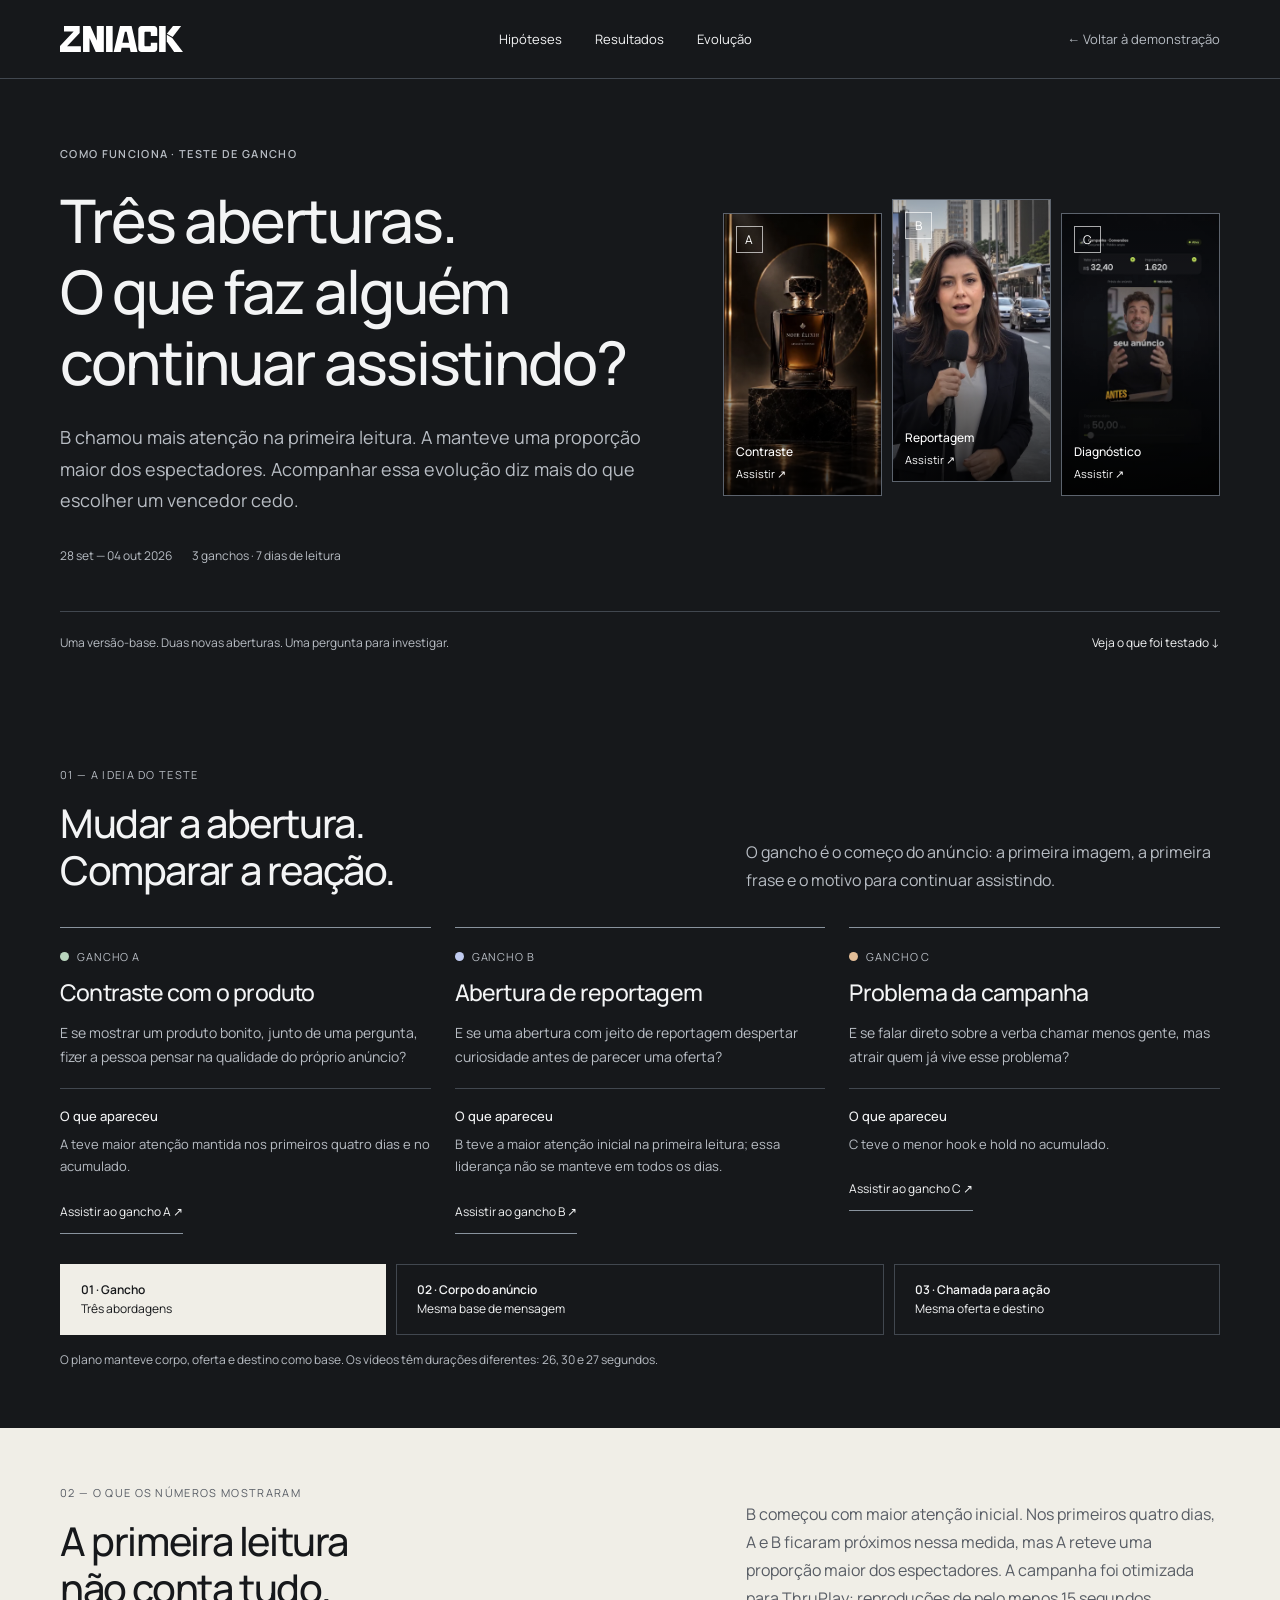
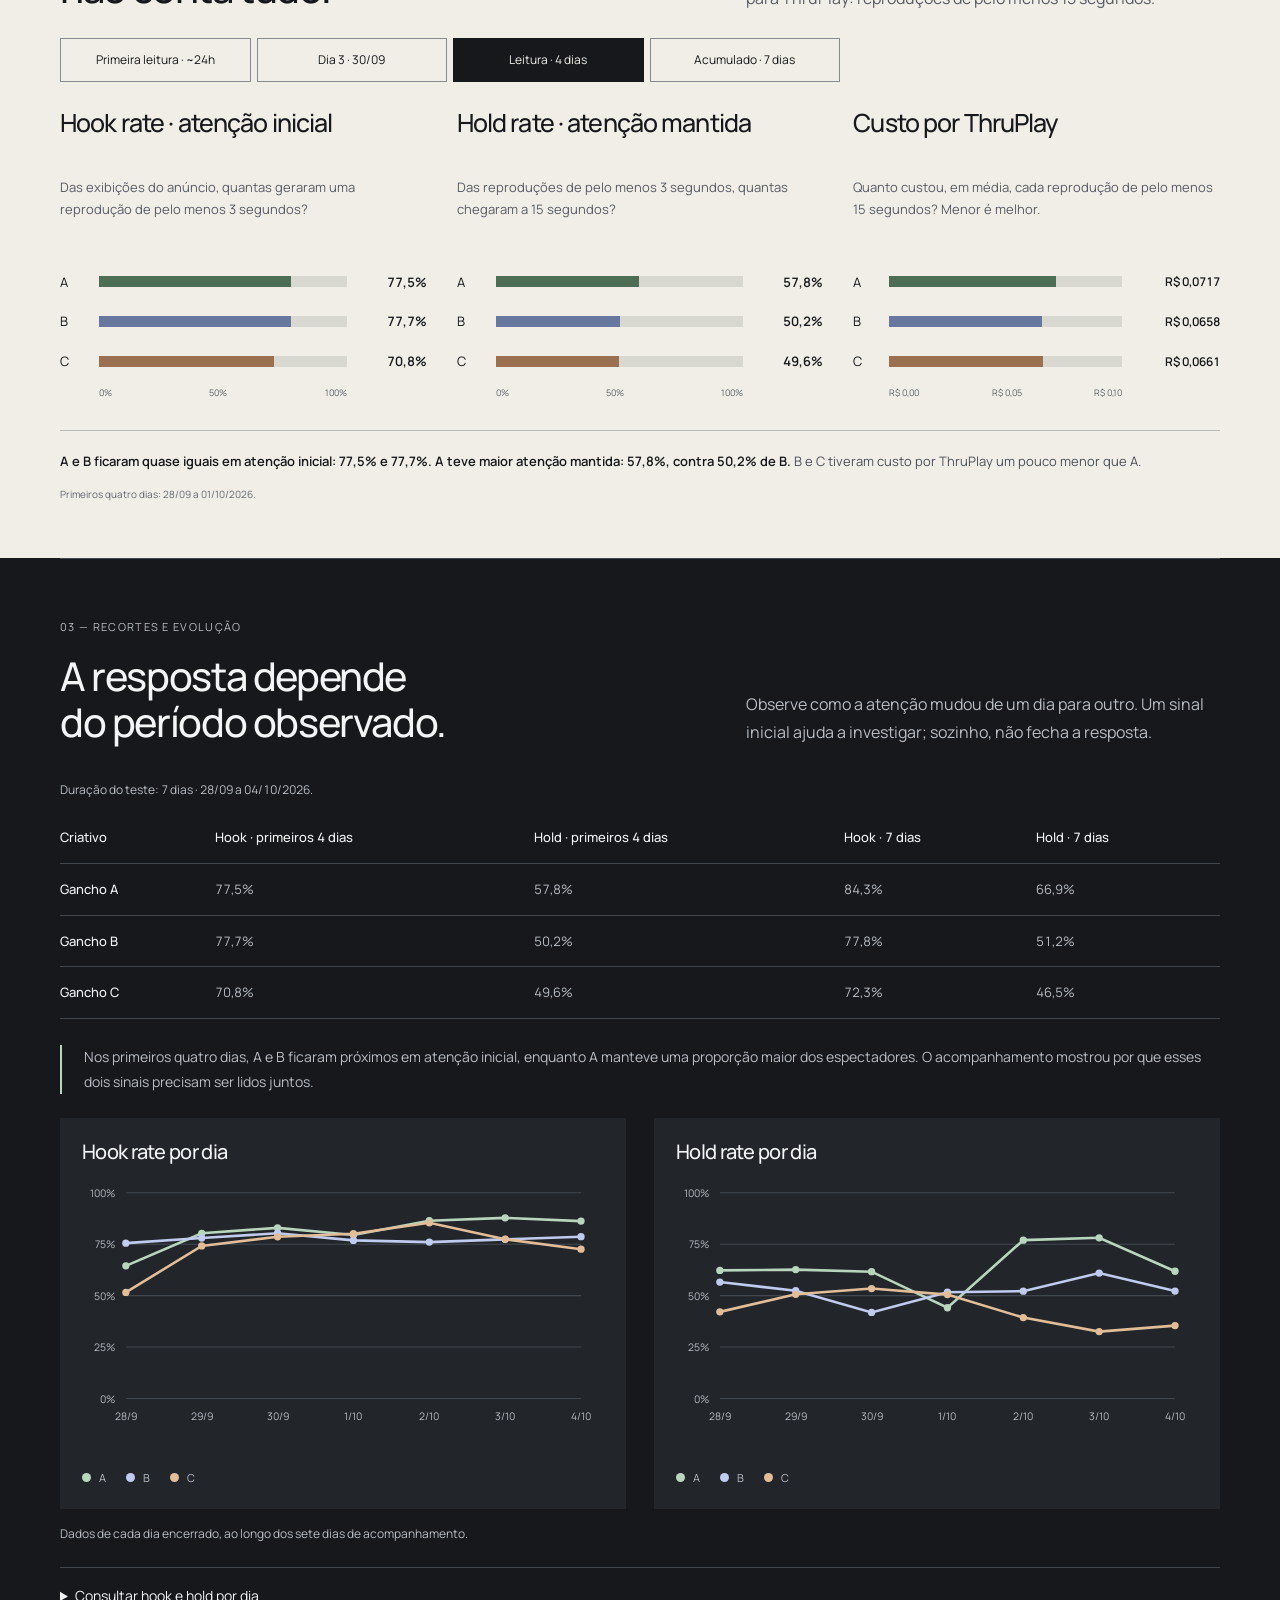
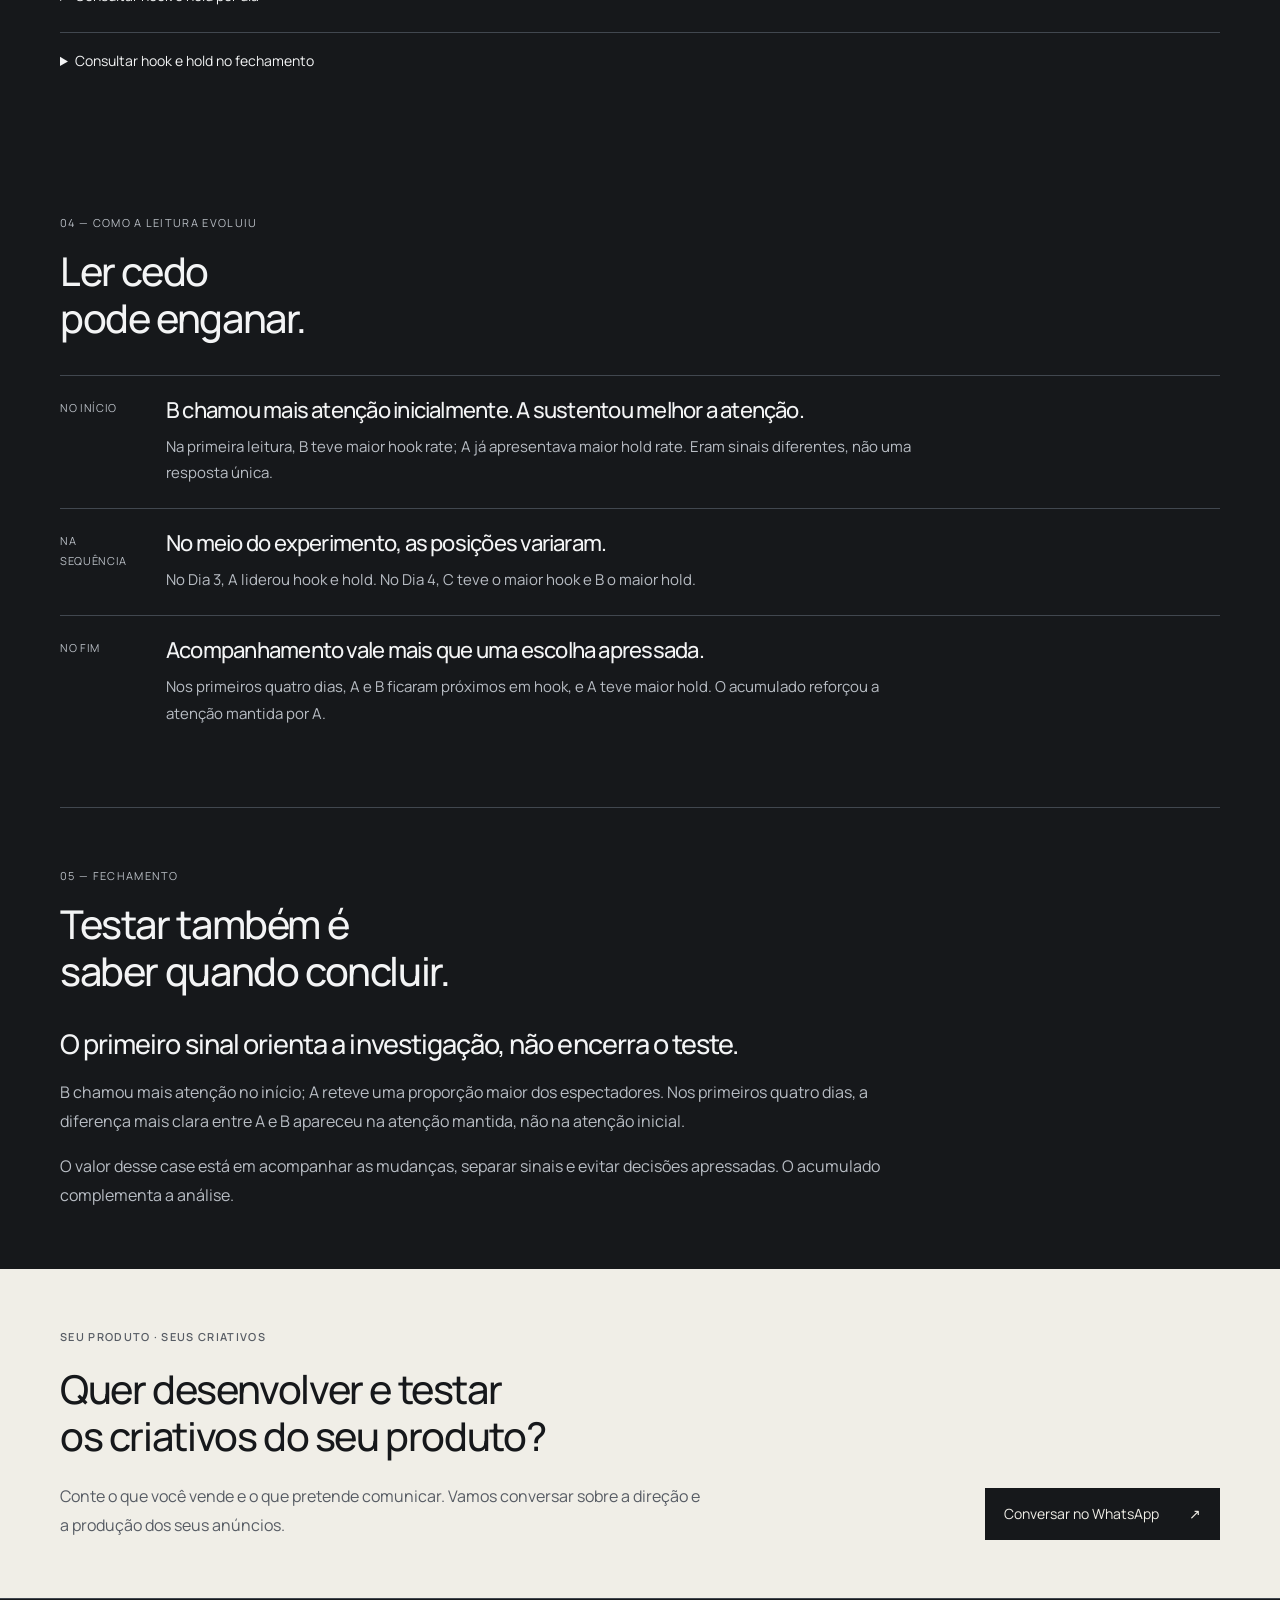
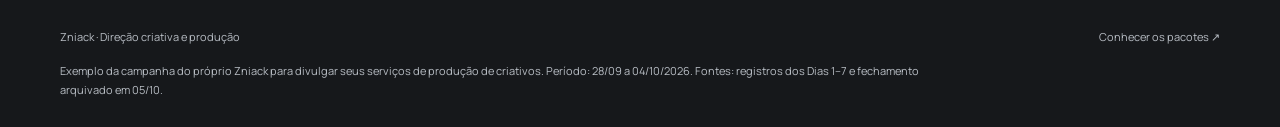
==== commit ff23fae9: "Refine hook case narrative and remove click comparisons" ====
--- a/case-teste-gancho/index.html
+++ b/case-teste-gancho/index.html
@@ -1,4 +1,4 @@
-<!DOCTYPE html><html lang="pt-BR"><head><meta charset="utf-8"><meta name="viewport" content="width=device-width, initial-scale=1"><link rel="canonical" href="https://www.zniack.com/case-teste-gancho/index.html"><meta name="description" content="Case de um Teste de Gancho: três aberturas e sete dias de acompanhamento mostram por que a primeira leitura não fecha a resposta."><title>Teste de Gancho: a primeira leitura não conta tudo | Zniack</title><link rel="preload" href="assets/manrope-latin.woff2" as="font" type="font/woff2" crossorigin><link rel="stylesheet" href="case.css?v=20261006-leitura"><script src="case.js" defer></script></head><body><a class="skip" href="#conteudo">Ir para o conteúdo</a><header class="header"><div class="header-inner wrap"><a class="logo" href="../index.html#case-gancho" aria-label="Zniack, voltar"><img src="assets/zniack-d1-branco.svg" alt="Zniack" width="1754" height="361"></a><nav class="version-nav" aria-label="Seções do case"><a href="#hipoteses">Hipóteses</a><a href="#resultados">Resultados</a><a href="#evolucao">Evolução</a></nav><a class="back-link" href="../index.html#case-gancho">← Voltar ao site</a></div></header><main id="conteudo"><section class="hero wrap"><div class="hero-grid"><div><p class="eyebrow">COMO FUNCIONA · TESTE DE GANCHO</p><h1>Três aberturas.<br>O que faz alguém<br>continuar assistindo?</h1><p class="lead">B chamou mais atenção na primeira leitura. A manteve uma proporção maior dos espectadores. Acompanhar essa evolução diz mais do que escolher um vencedor cedo.</p><div class="hero-meta"><span>28 set — 04 out 2026</span><span>3 ganchos · 7 dias de leitura</span></div></div><div class="hero-media"><div class="filmstrip">
+<!DOCTYPE html><html lang="pt-BR"><head><meta charset="utf-8"><meta name="viewport" content="width=device-width, initial-scale=1"><link rel="canonical" href="https://www.zniack.com/case-teste-gancho/index.html"><meta name="description" content="Case de um Teste de Gancho: três aberturas e sete dias de acompanhamento mostram por que a primeira leitura não fecha a resposta."><title>Teste de Gancho: a primeira leitura não conta tudo | Zniack</title><link rel="preload" href="assets/manrope-latin.woff2" as="font" type="font/woff2" crossorigin><link rel="stylesheet" href="case.css?v=20261006-leitura"><script src="case.js" defer></script></head><body><a class="skip" href="#conteudo">Ir para o conteúdo</a><header class="header"><div class="header-inner wrap"><a class="logo" href="../index.html#exemplos" aria-label="Zniack, voltar"><img src="assets/zniack-d1-branco.svg" alt="Zniack" width="1754" height="361"></a><nav class="version-nav" aria-label="Seções do case"><a href="#hipoteses">Hipóteses</a><a href="#resultados">Resultados</a><a href="#evolucao">Evolução</a></nav><a class="back-link" href="../index.html#exemplos">← Voltar à demonstração</a></div></header><main id="conteudo"><section class="hero wrap"><div class="hero-grid"><div><p class="eyebrow">COMO FUNCIONA · TESTE DE GANCHO</p><h1>Três aberturas.<br>O que faz alguém<br>continuar assistindo?</h1><p class="lead">B chamou mais atenção na primeira leitura. A manteve uma proporção maior dos espectadores. Acompanhar essa evolução diz mais do que escolher um vencedor cedo.</p><div class="hero-meta"><span>28 set — 04 out 2026</span><span>3 ganchos · 7 dias de leitura</span></div></div><div class="hero-media"><div class="filmstrip">
 <button class="film" data-play="a" aria-label="Assistir ao criativo completo com Gancho A"><img src="assets/gancho-a-first.webp" alt="Abertura A: frasco de perfume em uma cena de produto" width="720" height="1280"><span class="letter">A</span><span class="film-label"><strong>Contraste</strong>Assistir ↗</span></button>
 <button class="film" data-play="b" aria-label="Assistir ao criativo completo com Gancho B"><img src="assets/gancho-b-first.webp" alt="Abertura B: apresentadora com microfone em uma rua" width="720" height="1280"><span class="letter">B</span><span class="film-label"><strong>Reportagem</strong>Assistir ↗</span></button>
 <button class="film" data-play="c" aria-label="Assistir ao criativo completo com Gancho C"><img src="assets/gancho-c-first.webp" alt="Abertura C: cena ilustrativa de um painel de anúncios" width="720" height="1280"><span class="letter">C</span><span class="film-label"><strong>Diagnóstico</strong>Assistir ↗</span></button>
@@ -9,4 +9,4 @@
 <details class="disclosure final-disclosure"><summary>Consultar hook e hold no fechamento</summary><div class="table-wrap"><table class="rate-table"><caption>Acumulado de 28/09 a 04/10.</caption><thead><tr><th scope="col">Criativo</th><th scope="col">Hook rate</th><th scope="col">Hold rate</th></tr></thead><tbody><tr><th scope="row">Gancho A</th><td>84,3%</td><td>66,9%</td></tr><tr><th scope="row">Gancho B</th><td>77,8%</td><td>51,2%</td></tr><tr><th scope="row">Gancho C</th><td>72,3%</td><td>46,5%</td></tr></tbody></table></div></details></section>
 <section class="section wrap reading-section" id="aprendizado"><div class="section-heading"><div><p class="section-number">04 — COMO A LEITURA EVOLUIU</p><h2>Ler cedo<br>pode enganar.</h2></div></div><div class="lesson"><span class="lesson-label">NO INÍCIO</span><div><h3>B chamou mais atenção inicialmente. A sustentou melhor a atenção.</h3><p>Na primeira leitura, B teve maior hook rate; A já apresentava maior hold rate. Eram sinais diferentes, não uma resposta única.</p></div></div><div class="lesson"><span class="lesson-label">NA SEQUÊNCIA</span><div><h3>No meio do experimento, as posições variaram.</h3><p>No Dia 3, A liderou hook e hold. No Dia 4, C teve o maior hook e B o maior hold.</p></div></div><div class="lesson"><span class="lesson-label">NO FIM</span><div><h3>Acompanhamento vale mais que uma escolha apressada.</h3><p>Nos primeiros quatro dias, A e B ficaram próximos em hook, e A teve maior hold. O acumulado reforçou a atenção mantida por A.</p></div></div></section>
 
-<section class="section wrap" id="fechamento"><div class="section-heading"><div><p class="section-number">05 — FECHAMENTO</p><h2>Testar também é<br>saber quando concluir.</h2></div></div><div class="closing-case-copy"><h3>O primeiro sinal orienta a investigação, não encerra o teste.</h3><p>B chamou mais atenção no início; A reteve uma proporção maior dos espectadores. Nos primeiros quatro dias, a diferença mais clara entre A e B apareceu na atenção mantida, não na atenção inicial.</p><p>O valor desse case está em acompanhar as mudanças, separar sinais e evitar decisões apressadas. O acumulado complementa a análise.</p></div></section><section class="section case-contact" id="seu-projeto" aria-labelledby="case-contact-title"><div class="wrap case-contact-inner"><div><p class="eyebrow">SEU PRODUTO · SEUS CRIATIVOS</p><h2 id="case-contact-title">Quer desenvolver e testar<br>os criativos do seu produto?</h2><p class="case-contact-copy">Conte o que você vende e o que pretende comunicar. Vamos conversar sobre a direção e a produção dos seus anúncios.</p></div><a class="btn case-contact-button" href="../index.html#contato">Conversar sobre meu projeto <span aria-hidden="true">↗</span></a></div></section></main><footer class="footer"><div class="wrap"><div class="footer-top"><span>Zniack · Direção criativa e produção</span><a href="../index.html#case-gancho">Voltar ao site ↗</a></div><p>Exemplo da campanha do próprio Zniack para divulgar seus serviços de produção de criativos. Período: 28/09 a 04/10/2026. Fontes: registros dos Dias 1–7 e fechamento arquivado em 05/10.</p></div></footer><dialog id="creative-dialog" aria-labelledby="dialog-title"><div class="dialog-head"><h2 id="dialog-title">Criativo completo</h2><button id="close-video" type="button" autofocus>Fechar ×</button></div><video class="dialog-video" id="case-video" playsinline controls preload="none"></video><p class="video-status" id="case-video-status" role="status" hidden></p></dialog></body></html>+<section class="section wrap" id="fechamento"><div class="section-heading"><div><p class="section-number">05 — FECHAMENTO</p><h2>Testar também é<br>saber quando concluir.</h2></div></div><div class="closing-case-copy"><h3>O primeiro sinal orienta a investigação, não encerra o teste.</h3><p>B chamou mais atenção no início; A reteve uma proporção maior dos espectadores. Nos primeiros quatro dias, a diferença mais clara entre A e B apareceu na atenção mantida, não na atenção inicial.</p><p>O valor desse case está em acompanhar as mudanças, separar sinais e evitar decisões apressadas. O acumulado complementa a análise.</p></div></section><section class="section case-contact" id="seu-projeto" aria-labelledby="case-contact-title"><div class="wrap case-contact-inner"><div><p class="eyebrow">SEU PRODUTO · SEUS CRIATIVOS</p><h2 id="case-contact-title">Quer desenvolver e testar<br>os criativos do seu produto?</h2><p class="case-contact-copy">Conte o que você vende e o que pretende comunicar. Vamos conversar sobre a direção e a produção dos seus anúncios.</p></div><a class="btn case-contact-button" href="https://wa.me/5564992907301?text=Quero%20conversar%20sobre%20os%20pacotes%20de%20criativos." target="_blank" rel="noopener noreferrer">Conversar no WhatsApp <span aria-hidden="true">↗</span></a></div></section></main><footer class="footer"><div class="wrap"><div class="footer-top"><span>Zniack · Direção criativa e produção</span><a href="../index.html#pacotes">Conhecer os pacotes ↗</a></div><p>Exemplo da campanha do próprio Zniack para divulgar seus serviços de produção de criativos. Período: 28/09 a 04/10/2026. Fontes: registros dos Dias 1–7 e fechamento arquivado em 05/10.</p></div></footer><dialog id="creative-dialog" aria-labelledby="dialog-title"><div class="dialog-head"><h2 id="dialog-title">Criativo completo</h2><button id="close-video" type="button" autofocus>Fechar ×</button></div><video class="dialog-video" id="case-video" playsinline controls preload="none"></video><p class="video-status" id="case-video-status" role="status" hidden></p></dialog></body></html>
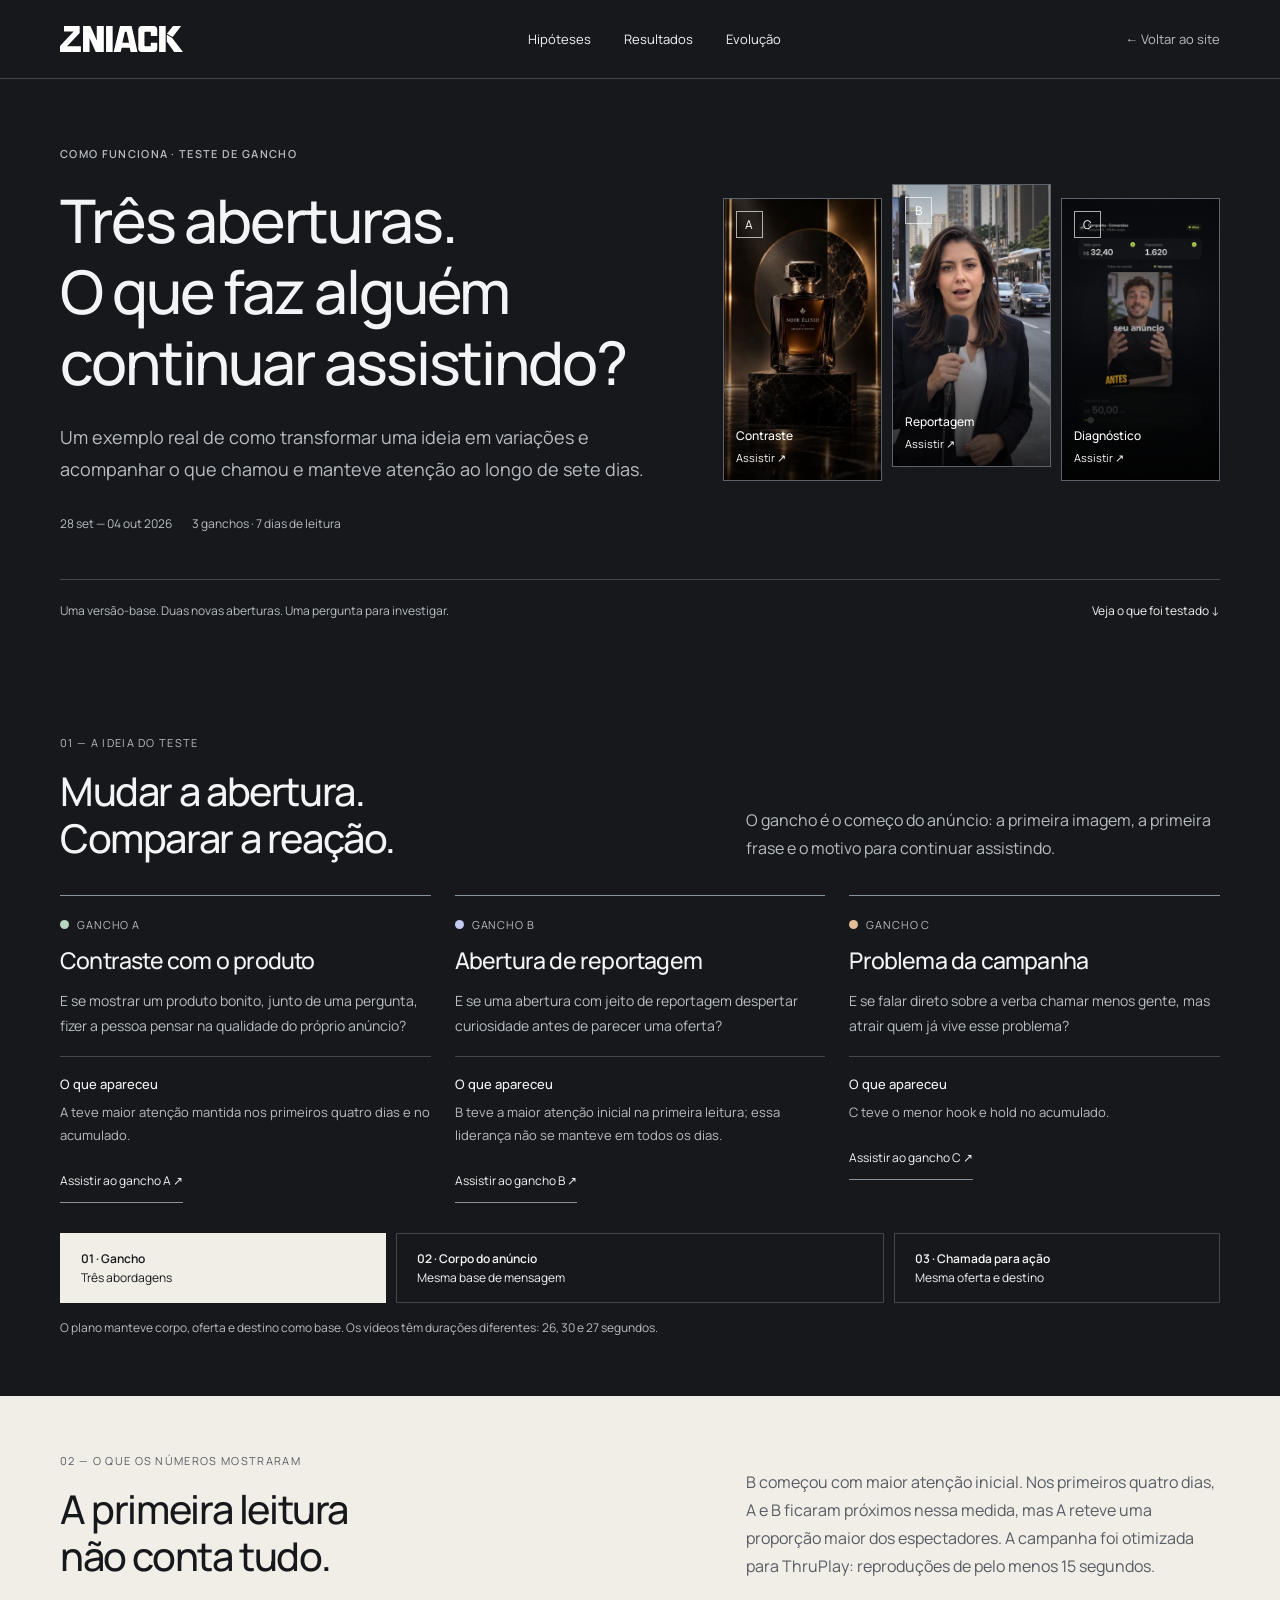
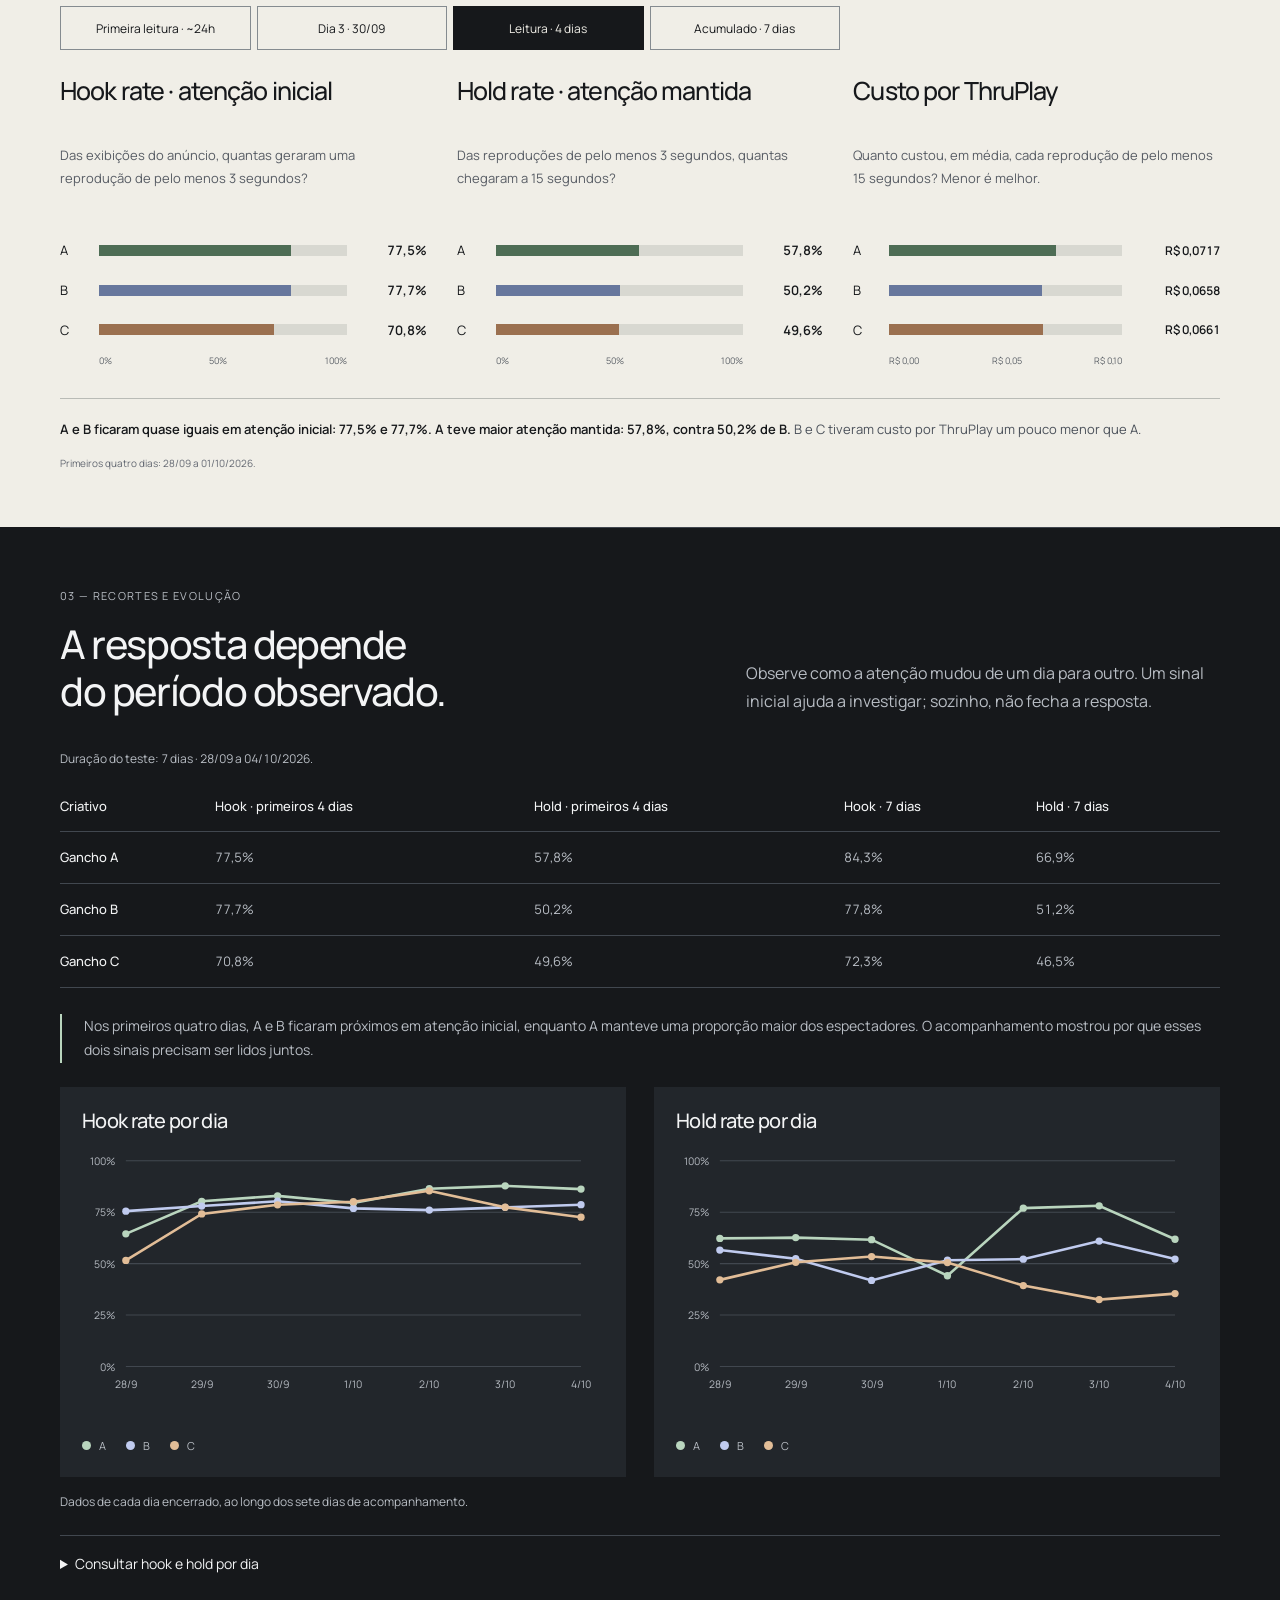
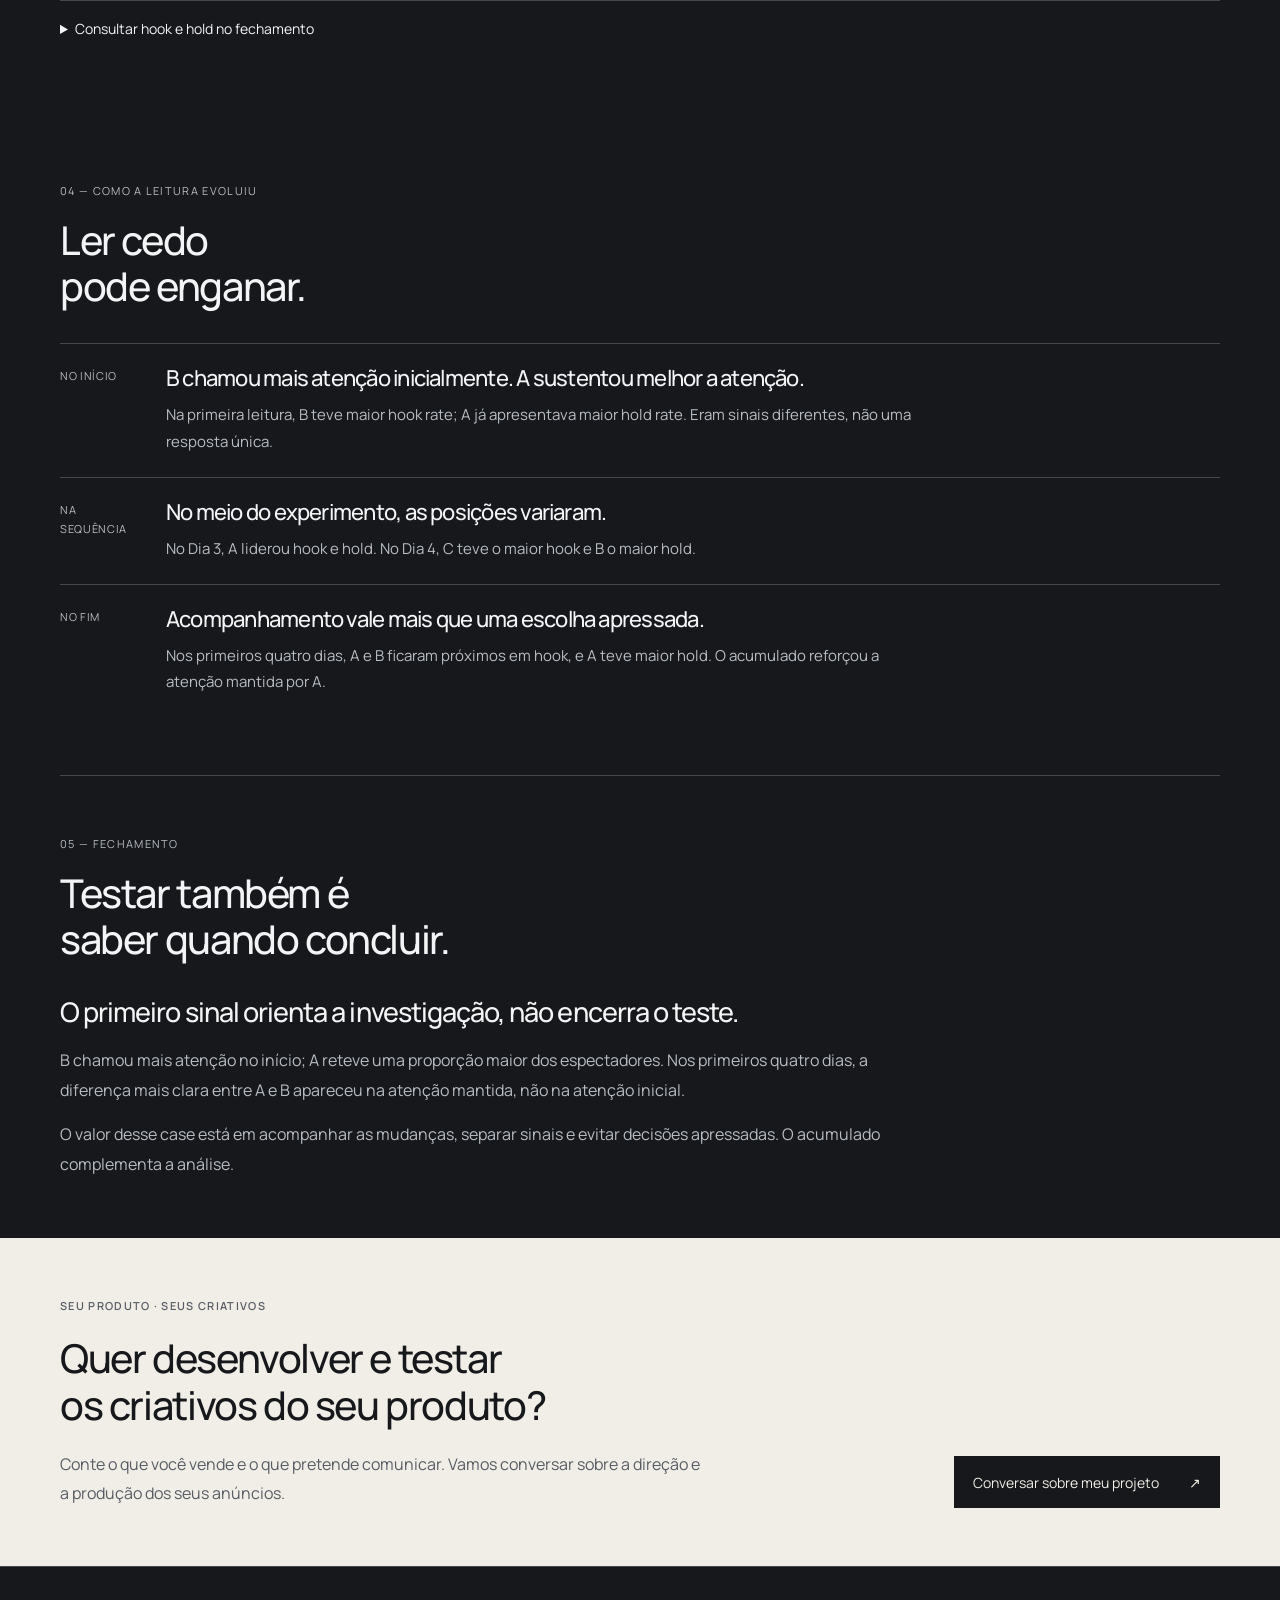
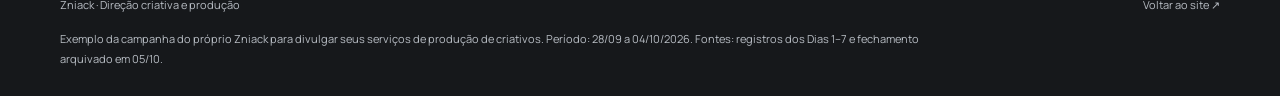
==== commit dba2b1af: "Restore introductory copy in hook case" ====
--- a/case-teste-gancho/index.html
+++ b/case-teste-gancho/index.html
@@ -1,4 +1,4 @@
-<!DOCTYPE html><html lang="pt-BR"><head><meta charset="utf-8"><meta name="viewport" content="width=device-width, initial-scale=1"><link rel="canonical" href="https://www.zniack.com/case-teste-gancho/index.html"><meta name="description" content="Case de um Teste de Gancho: três aberturas e sete dias de acompanhamento mostram por que a primeira leitura não fecha a resposta."><title>Teste de Gancho: a primeira leitura não conta tudo | Zniack</title><link rel="preload" href="assets/manrope-latin.woff2" as="font" type="font/woff2" crossorigin><link rel="stylesheet" href="case.css?v=20261006-leitura"><script src="case.js" defer></script></head><body><a class="skip" href="#conteudo">Ir para o conteúdo</a><header class="header"><div class="header-inner wrap"><a class="logo" href="../index.html#exemplos" aria-label="Zniack, voltar"><img src="assets/zniack-d1-branco.svg" alt="Zniack" width="1754" height="361"></a><nav class="version-nav" aria-label="Seções do case"><a href="#hipoteses">Hipóteses</a><a href="#resultados">Resultados</a><a href="#evolucao">Evolução</a></nav><a class="back-link" href="../index.html#exemplos">← Voltar à demonstração</a></div></header><main id="conteudo"><section class="hero wrap"><div class="hero-grid"><div><p class="eyebrow">COMO FUNCIONA · TESTE DE GANCHO</p><h1>Três aberturas.<br>O que faz alguém<br>continuar assistindo?</h1><p class="lead">B chamou mais atenção na primeira leitura. A manteve uma proporção maior dos espectadores. Acompanhar essa evolução diz mais do que escolher um vencedor cedo.</p><div class="hero-meta"><span>28 set — 04 out 2026</span><span>3 ganchos · 7 dias de leitura</span></div></div><div class="hero-media"><div class="filmstrip">
+<!DOCTYPE html><html lang="pt-BR"><head><meta charset="utf-8"><meta name="viewport" content="width=device-width, initial-scale=1"><link rel="canonical" href="https://www.zniack.com/case-teste-gancho/index.html"><meta name="description" content="Case de um Teste de Gancho: três aberturas e sete dias de acompanhamento mostram por que a primeira leitura não fecha a resposta."><title>Teste de Gancho: a primeira leitura não conta tudo | Zniack</title><link rel="preload" href="assets/manrope-latin.woff2" as="font" type="font/woff2" crossorigin><link rel="stylesheet" href="case.css?v=20261006-leitura"><script src="case.js" defer></script></head><body><a class="skip" href="#conteudo">Ir para o conteúdo</a><header class="header"><div class="header-inner wrap"><a class="logo" href="../index.html#case-gancho" aria-label="Zniack, voltar"><img src="assets/zniack-d1-branco.svg" alt="Zniack" width="1754" height="361"></a><nav class="version-nav" aria-label="Seções do case"><a href="#hipoteses">Hipóteses</a><a href="#resultados">Resultados</a><a href="#evolucao">Evolução</a></nav><a class="back-link" href="../index.html#case-gancho">← Voltar ao site</a></div></header><main id="conteudo"><section class="hero wrap"><div class="hero-grid"><div><p class="eyebrow">COMO FUNCIONA · TESTE DE GANCHO</p><h1>Três aberturas.<br>O que faz alguém<br>continuar assistindo?</h1><p class="lead">Um exemplo real de como transformar uma ideia em variações e acompanhar o que chamou e manteve atenção ao longo de sete dias.</p><div class="hero-meta"><span>28 set — 04 out 2026</span><span>3 ganchos · 7 dias de leitura</span></div></div><div class="hero-media"><div class="filmstrip">
 <button class="film" data-play="a" aria-label="Assistir ao criativo completo com Gancho A"><img src="assets/gancho-a-first.webp" alt="Abertura A: frasco de perfume em uma cena de produto" width="720" height="1280"><span class="letter">A</span><span class="film-label"><strong>Contraste</strong>Assistir ↗</span></button>
 <button class="film" data-play="b" aria-label="Assistir ao criativo completo com Gancho B"><img src="assets/gancho-b-first.webp" alt="Abertura B: apresentadora com microfone em uma rua" width="720" height="1280"><span class="letter">B</span><span class="film-label"><strong>Reportagem</strong>Assistir ↗</span></button>
 <button class="film" data-play="c" aria-label="Assistir ao criativo completo com Gancho C"><img src="assets/gancho-c-first.webp" alt="Abertura C: cena ilustrativa de um painel de anúncios" width="720" height="1280"><span class="letter">C</span><span class="film-label"><strong>Diagnóstico</strong>Assistir ↗</span></button>
@@ -9,4 +9,4 @@
 <details class="disclosure final-disclosure"><summary>Consultar hook e hold no fechamento</summary><div class="table-wrap"><table class="rate-table"><caption>Acumulado de 28/09 a 04/10.</caption><thead><tr><th scope="col">Criativo</th><th scope="col">Hook rate</th><th scope="col">Hold rate</th></tr></thead><tbody><tr><th scope="row">Gancho A</th><td>84,3%</td><td>66,9%</td></tr><tr><th scope="row">Gancho B</th><td>77,8%</td><td>51,2%</td></tr><tr><th scope="row">Gancho C</th><td>72,3%</td><td>46,5%</td></tr></tbody></table></div></details></section>
 <section class="section wrap reading-section" id="aprendizado"><div class="section-heading"><div><p class="section-number">04 — COMO A LEITURA EVOLUIU</p><h2>Ler cedo<br>pode enganar.</h2></div></div><div class="lesson"><span class="lesson-label">NO INÍCIO</span><div><h3>B chamou mais atenção inicialmente. A sustentou melhor a atenção.</h3><p>Na primeira leitura, B teve maior hook rate; A já apresentava maior hold rate. Eram sinais diferentes, não uma resposta única.</p></div></div><div class="lesson"><span class="lesson-label">NA SEQUÊNCIA</span><div><h3>No meio do experimento, as posições variaram.</h3><p>No Dia 3, A liderou hook e hold. No Dia 4, C teve o maior hook e B o maior hold.</p></div></div><div class="lesson"><span class="lesson-label">NO FIM</span><div><h3>Acompanhamento vale mais que uma escolha apressada.</h3><p>Nos primeiros quatro dias, A e B ficaram próximos em hook, e A teve maior hold. O acumulado reforçou a atenção mantida por A.</p></div></div></section>
 
-<section class="section wrap" id="fechamento"><div class="section-heading"><div><p class="section-number">05 — FECHAMENTO</p><h2>Testar também é<br>saber quando concluir.</h2></div></div><div class="closing-case-copy"><h3>O primeiro sinal orienta a investigação, não encerra o teste.</h3><p>B chamou mais atenção no início; A reteve uma proporção maior dos espectadores. Nos primeiros quatro dias, a diferença mais clara entre A e B apareceu na atenção mantida, não na atenção inicial.</p><p>O valor desse case está em acompanhar as mudanças, separar sinais e evitar decisões apressadas. O acumulado complementa a análise.</p></div></section><section class="section case-contact" id="seu-projeto" aria-labelledby="case-contact-title"><div class="wrap case-contact-inner"><div><p class="eyebrow">SEU PRODUTO · SEUS CRIATIVOS</p><h2 id="case-contact-title">Quer desenvolver e testar<br>os criativos do seu produto?</h2><p class="case-contact-copy">Conte o que você vende e o que pretende comunicar. Vamos conversar sobre a direção e a produção dos seus anúncios.</p></div><a class="btn case-contact-button" href="https://wa.me/5564992907301?text=Quero%20conversar%20sobre%20os%20pacotes%20de%20criativos." target="_blank" rel="noopener noreferrer">Conversar no WhatsApp <span aria-hidden="true">↗</span></a></div></section></main><footer class="footer"><div class="wrap"><div class="footer-top"><span>Zniack · Direção criativa e produção</span><a href="../index.html#pacotes">Conhecer os pacotes ↗</a></div><p>Exemplo da campanha do próprio Zniack para divulgar seus serviços de produção de criativos. Período: 28/09 a 04/10/2026. Fontes: registros dos Dias 1–7 e fechamento arquivado em 05/10.</p></div></footer><dialog id="creative-dialog" aria-labelledby="dialog-title"><div class="dialog-head"><h2 id="dialog-title">Criativo completo</h2><button id="close-video" type="button" autofocus>Fechar ×</button></div><video class="dialog-video" id="case-video" playsinline controls preload="none"></video><p class="video-status" id="case-video-status" role="status" hidden></p></dialog></body></html>+<section class="section wrap" id="fechamento"><div class="section-heading"><div><p class="section-number">05 — FECHAMENTO</p><h2>Testar também é<br>saber quando concluir.</h2></div></div><div class="closing-case-copy"><h3>O primeiro sinal orienta a investigação, não encerra o teste.</h3><p>B chamou mais atenção no início; A reteve uma proporção maior dos espectadores. Nos primeiros quatro dias, a diferença mais clara entre A e B apareceu na atenção mantida, não na atenção inicial.</p><p>O valor desse case está em acompanhar as mudanças, separar sinais e evitar decisões apressadas. O acumulado complementa a análise.</p></div></section><section class="section case-contact" id="seu-projeto" aria-labelledby="case-contact-title"><div class="wrap case-contact-inner"><div><p class="eyebrow">SEU PRODUTO · SEUS CRIATIVOS</p><h2 id="case-contact-title">Quer desenvolver e testar<br>os criativos do seu produto?</h2><p class="case-contact-copy">Conte o que você vende e o que pretende comunicar. Vamos conversar sobre a direção e a produção dos seus anúncios.</p></div><a class="btn case-contact-button" href="../index.html#contato">Conversar sobre meu projeto <span aria-hidden="true">↗</span></a></div></section></main><footer class="footer"><div class="wrap"><div class="footer-top"><span>Zniack · Direção criativa e produção</span><a href="../index.html#case-gancho">Voltar ao site ↗</a></div><p>Exemplo da campanha do próprio Zniack para divulgar seus serviços de produção de criativos. Período: 28/09 a 04/10/2026. Fontes: registros dos Dias 1–7 e fechamento arquivado em 05/10.</p></div></footer><dialog id="creative-dialog" aria-labelledby="dialog-title"><div class="dialog-head"><h2 id="dialog-title">Criativo completo</h2><button id="close-video" type="button" autofocus>Fechar ×</button></div><video class="dialog-video" id="case-video" playsinline controls preload="none"></video><p class="video-status" id="case-video-status" role="status" hidden></p></dialog></body></html>
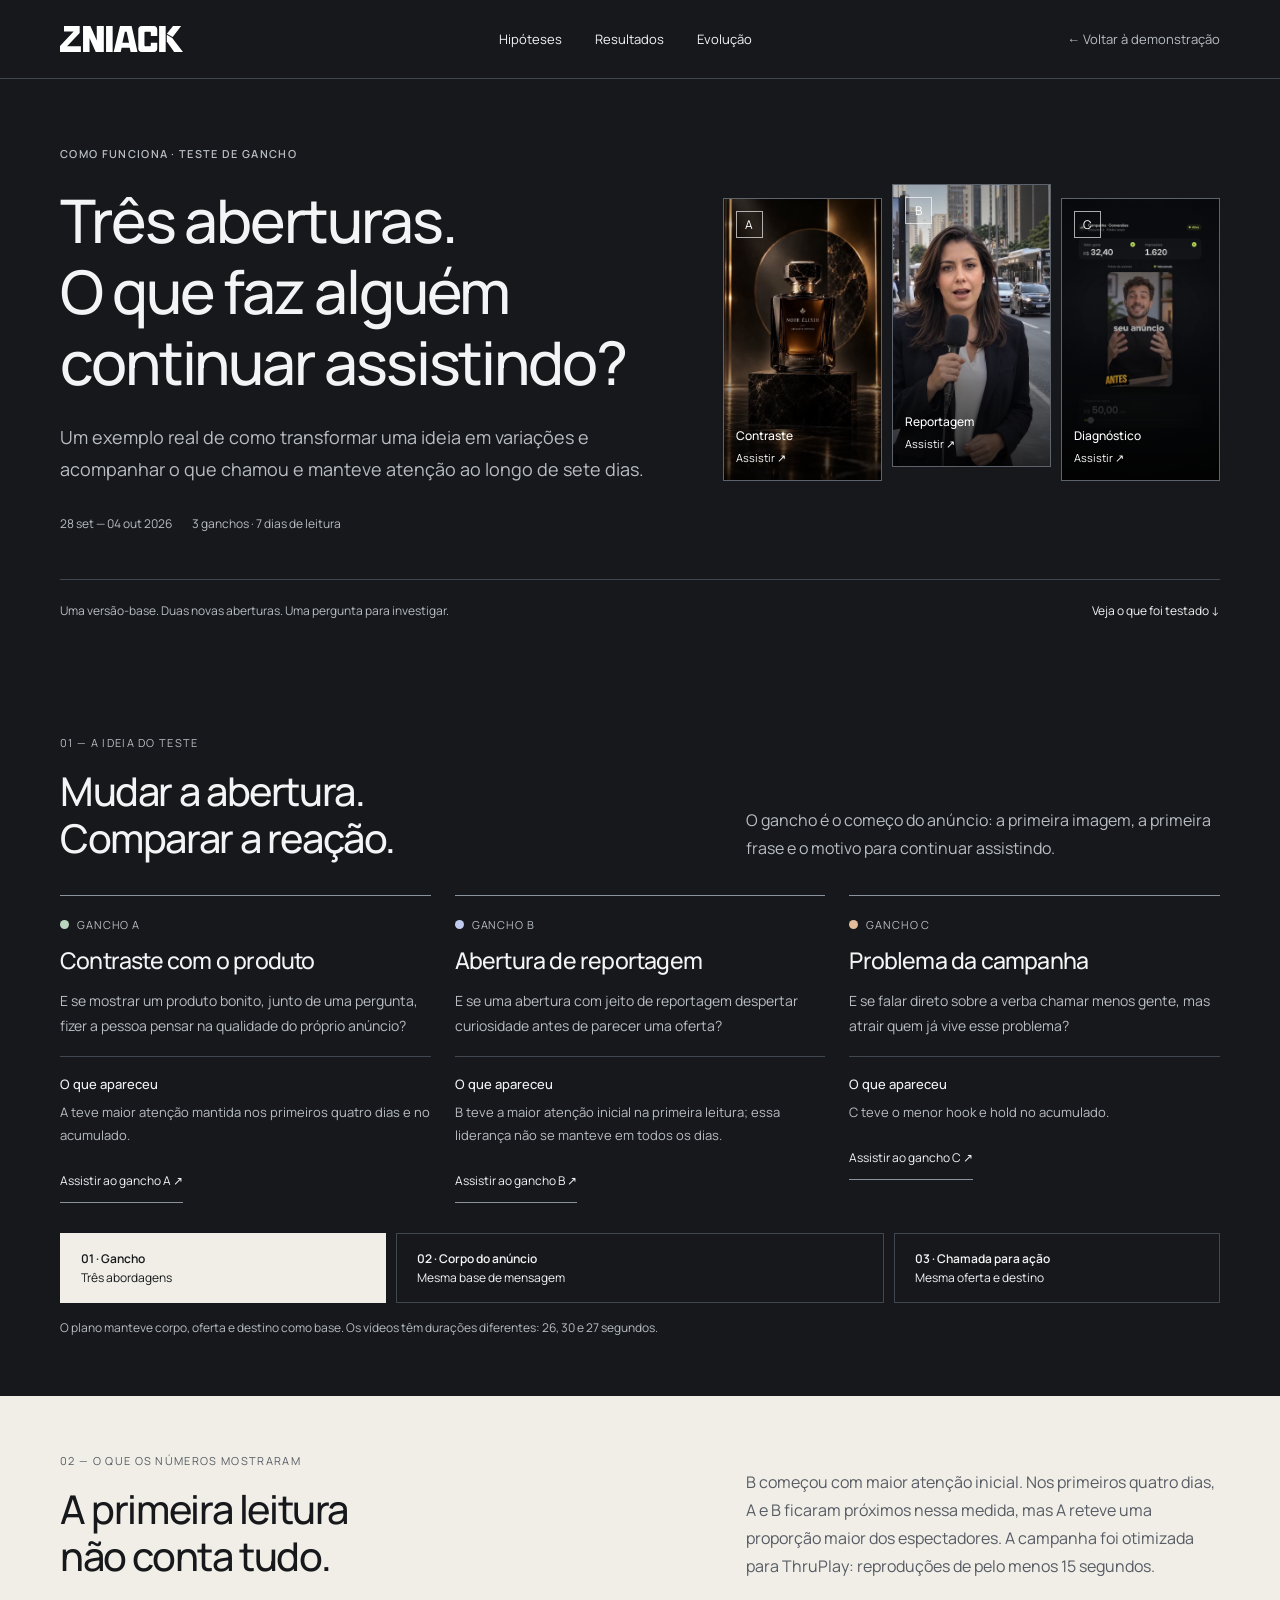
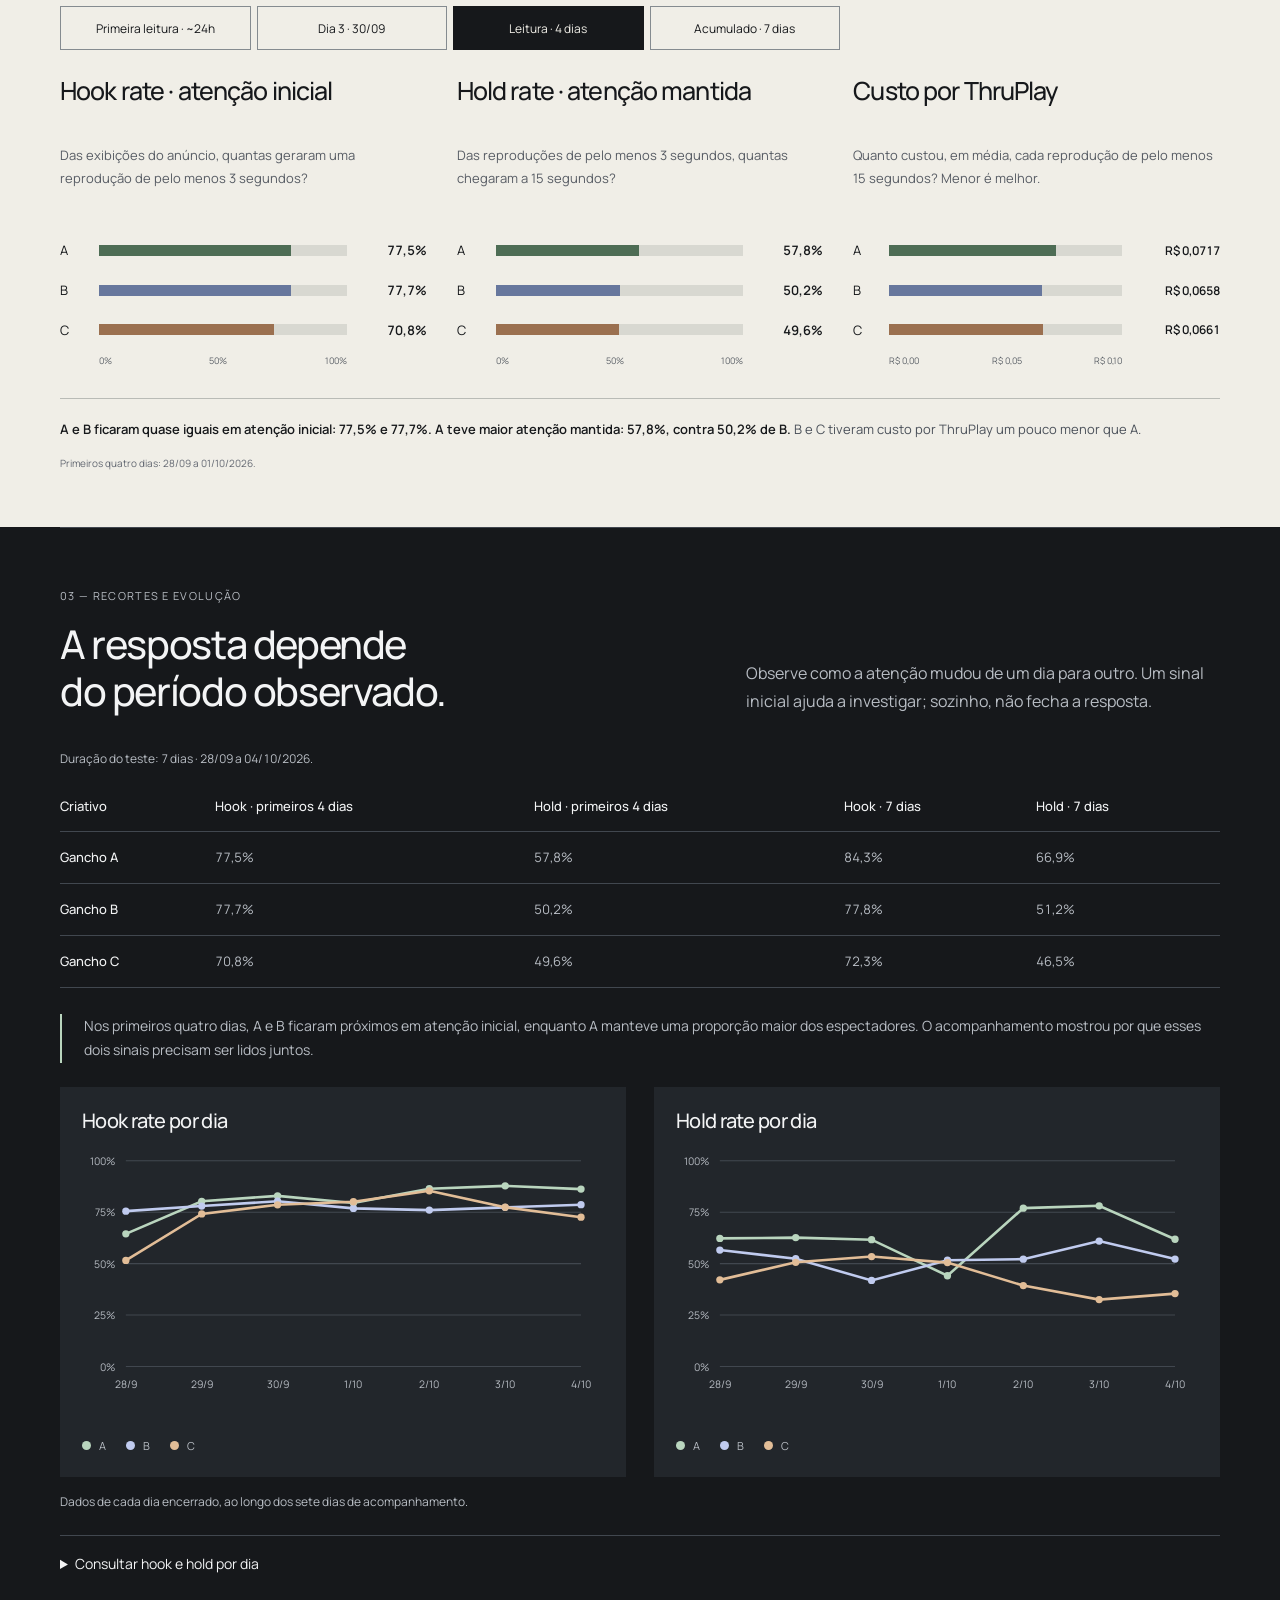
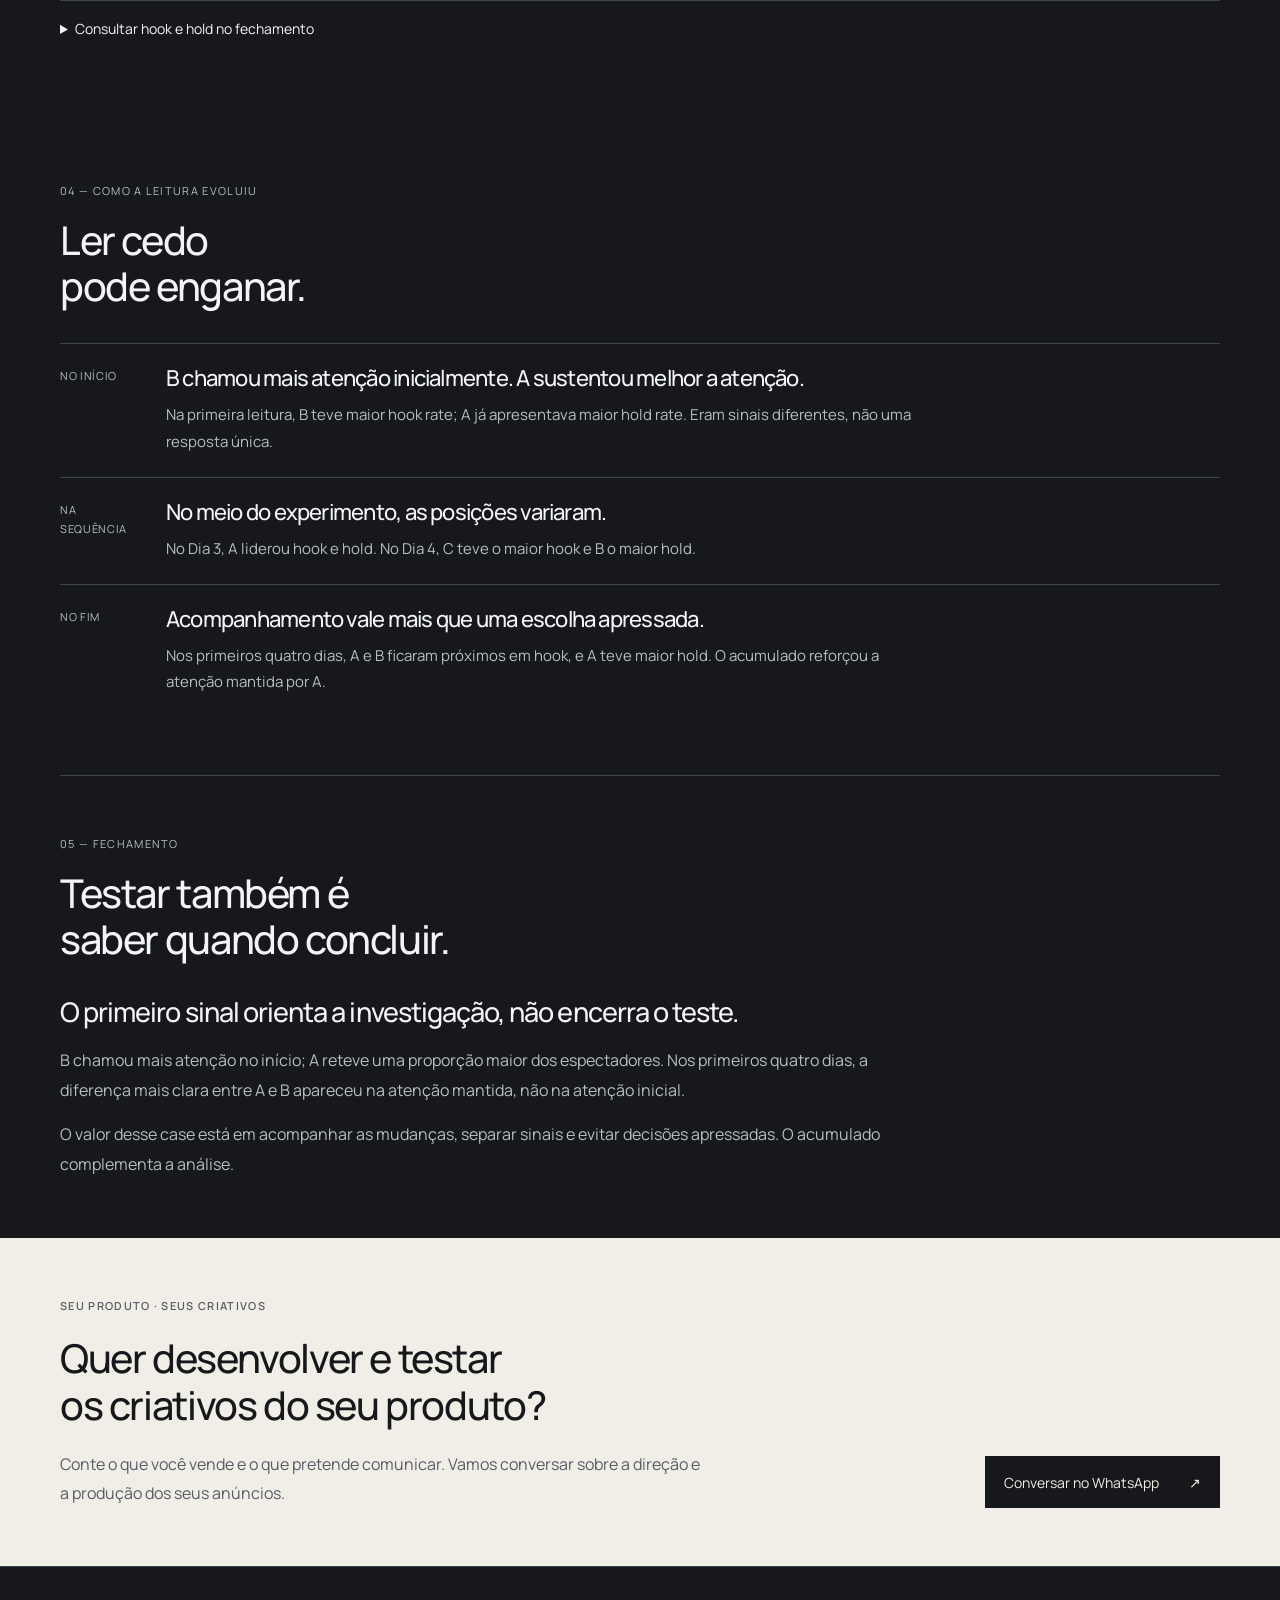
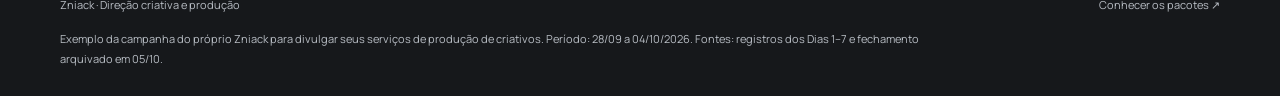
==== commit c57e5dd9: "Restore introductory copy in hook case" ====
--- a/case-teste-gancho/index.html
+++ b/case-teste-gancho/index.html
@@ -1,4 +1,4 @@
-<!DOCTYPE html><html lang="pt-BR"><head><meta charset="utf-8"><meta name="viewport" content="width=device-width, initial-scale=1"><link rel="canonical" href="https://www.zniack.com/case-teste-gancho/index.html"><meta name="description" content="Case de um Teste de Gancho: três aberturas e sete dias de acompanhamento mostram por que a primeira leitura não fecha a resposta."><title>Teste de Gancho: a primeira leitura não conta tudo | Zniack</title><link rel="preload" href="assets/manrope-latin.woff2" as="font" type="font/woff2" crossorigin><link rel="stylesheet" href="case.css?v=20261006-leitura"><script src="case.js" defer></script></head><body><a class="skip" href="#conteudo">Ir para o conteúdo</a><header class="header"><div class="header-inner wrap"><a class="logo" href="../index.html#case-gancho" aria-label="Zniack, voltar"><img src="assets/zniack-d1-branco.svg" alt="Zniack" width="1754" height="361"></a><nav class="version-nav" aria-label="Seções do case"><a href="#hipoteses">Hipóteses</a><a href="#resultados">Resultados</a><a href="#evolucao">Evolução</a></nav><a class="back-link" href="../index.html#case-gancho">← Voltar ao site</a></div></header><main id="conteudo"><section class="hero wrap"><div class="hero-grid"><div><p class="eyebrow">COMO FUNCIONA · TESTE DE GANCHO</p><h1>Três aberturas.<br>O que faz alguém<br>continuar assistindo?</h1><p class="lead">Um exemplo real de como transformar uma ideia em variações e acompanhar o que chamou e manteve atenção ao longo de sete dias.</p><div class="hero-meta"><span>28 set — 04 out 2026</span><span>3 ganchos · 7 dias de leitura</span></div></div><div class="hero-media"><div class="filmstrip">
+<!DOCTYPE html><html lang="pt-BR"><head><meta charset="utf-8"><meta name="viewport" content="width=device-width, initial-scale=1"><link rel="canonical" href="https://www.zniack.com/case-teste-gancho/index.html"><meta name="description" content="Case de um Teste de Gancho: três aberturas e sete dias de acompanhamento mostram por que a primeira leitura não fecha a resposta."><title>Teste de Gancho: a primeira leitura não conta tudo | Zniack</title><link rel="preload" href="assets/manrope-latin.woff2" as="font" type="font/woff2" crossorigin><link rel="stylesheet" href="case.css?v=20261006-leitura"><script src="case.js" defer></script></head><body><a class="skip" href="#conteudo">Ir para o conteúdo</a><header class="header"><div class="header-inner wrap"><a class="logo" href="../index.html#exemplos" aria-label="Zniack, voltar"><img src="assets/zniack-d1-branco.svg" alt="Zniack" width="1754" height="361"></a><nav class="version-nav" aria-label="Seções do case"><a href="#hipoteses">Hipóteses</a><a href="#resultados">Resultados</a><a href="#evolucao">Evolução</a></nav><a class="back-link" href="../index.html#exemplos">← Voltar à demonstração</a></div></header><main id="conteudo"><section class="hero wrap"><div class="hero-grid"><div><p class="eyebrow">COMO FUNCIONA · TESTE DE GANCHO</p><h1>Três aberturas.<br>O que faz alguém<br>continuar assistindo?</h1><p class="lead">Um exemplo real de como transformar uma ideia em variações e acompanhar o que chamou e manteve atenção ao longo de sete dias.</p><div class="hero-meta"><span>28 set — 04 out 2026</span><span>3 ganchos · 7 dias de leitura</span></div></div><div class="hero-media"><div class="filmstrip">
 <button class="film" data-play="a" aria-label="Assistir ao criativo completo com Gancho A"><img src="assets/gancho-a-first.webp" alt="Abertura A: frasco de perfume em uma cena de produto" width="720" height="1280"><span class="letter">A</span><span class="film-label"><strong>Contraste</strong>Assistir ↗</span></button>
 <button class="film" data-play="b" aria-label="Assistir ao criativo completo com Gancho B"><img src="assets/gancho-b-first.webp" alt="Abertura B: apresentadora com microfone em uma rua" width="720" height="1280"><span class="letter">B</span><span class="film-label"><strong>Reportagem</strong>Assistir ↗</span></button>
 <button class="film" data-play="c" aria-label="Assistir ao criativo completo com Gancho C"><img src="assets/gancho-c-first.webp" alt="Abertura C: cena ilustrativa de um painel de anúncios" width="720" height="1280"><span class="letter">C</span><span class="film-label"><strong>Diagnóstico</strong>Assistir ↗</span></button>
@@ -9,4 +9,4 @@
 <details class="disclosure final-disclosure"><summary>Consultar hook e hold no fechamento</summary><div class="table-wrap"><table class="rate-table"><caption>Acumulado de 28/09 a 04/10.</caption><thead><tr><th scope="col">Criativo</th><th scope="col">Hook rate</th><th scope="col">Hold rate</th></tr></thead><tbody><tr><th scope="row">Gancho A</th><td>84,3%</td><td>66,9%</td></tr><tr><th scope="row">Gancho B</th><td>77,8%</td><td>51,2%</td></tr><tr><th scope="row">Gancho C</th><td>72,3%</td><td>46,5%</td></tr></tbody></table></div></details></section>
 <section class="section wrap reading-section" id="aprendizado"><div class="section-heading"><div><p class="section-number">04 — COMO A LEITURA EVOLUIU</p><h2>Ler cedo<br>pode enganar.</h2></div></div><div class="lesson"><span class="lesson-label">NO INÍCIO</span><div><h3>B chamou mais atenção inicialmente. A sustentou melhor a atenção.</h3><p>Na primeira leitura, B teve maior hook rate; A já apresentava maior hold rate. Eram sinais diferentes, não uma resposta única.</p></div></div><div class="lesson"><span class="lesson-label">NA SEQUÊNCIA</span><div><h3>No meio do experimento, as posições variaram.</h3><p>No Dia 3, A liderou hook e hold. No Dia 4, C teve o maior hook e B o maior hold.</p></div></div><div class="lesson"><span class="lesson-label">NO FIM</span><div><h3>Acompanhamento vale mais que uma escolha apressada.</h3><p>Nos primeiros quatro dias, A e B ficaram próximos em hook, e A teve maior hold. O acumulado reforçou a atenção mantida por A.</p></div></div></section>
 
-<section class="section wrap" id="fechamento"><div class="section-heading"><div><p class="section-number">05 — FECHAMENTO</p><h2>Testar também é<br>saber quando concluir.</h2></div></div><div class="closing-case-copy"><h3>O primeiro sinal orienta a investigação, não encerra o teste.</h3><p>B chamou mais atenção no início; A reteve uma proporção maior dos espectadores. Nos primeiros quatro dias, a diferença mais clara entre A e B apareceu na atenção mantida, não na atenção inicial.</p><p>O valor desse case está em acompanhar as mudanças, separar sinais e evitar decisões apressadas. O acumulado complementa a análise.</p></div></section><section class="section case-contact" id="seu-projeto" aria-labelledby="case-contact-title"><div class="wrap case-contact-inner"><div><p class="eyebrow">SEU PRODUTO · SEUS CRIATIVOS</p><h2 id="case-contact-title">Quer desenvolver e testar<br>os criativos do seu produto?</h2><p class="case-contact-copy">Conte o que você vende e o que pretende comunicar. Vamos conversar sobre a direção e a produção dos seus anúncios.</p></div><a class="btn case-contact-button" href="../index.html#contato">Conversar sobre meu projeto <span aria-hidden="true">↗</span></a></div></section></main><footer class="footer"><div class="wrap"><div class="footer-top"><span>Zniack · Direção criativa e produção</span><a href="../index.html#case-gancho">Voltar ao site ↗</a></div><p>Exemplo da campanha do próprio Zniack para divulgar seus serviços de produção de criativos. Período: 28/09 a 04/10/2026. Fontes: registros dos Dias 1–7 e fechamento arquivado em 05/10.</p></div></footer><dialog id="creative-dialog" aria-labelledby="dialog-title"><div class="dialog-head"><h2 id="dialog-title">Criativo completo</h2><button id="close-video" type="button" autofocus>Fechar ×</button></div><video class="dialog-video" id="case-video" playsinline controls preload="none"></video><p class="video-status" id="case-video-status" role="status" hidden></p></dialog></body></html>+<section class="section wrap" id="fechamento"><div class="section-heading"><div><p class="section-number">05 — FECHAMENTO</p><h2>Testar também é<br>saber quando concluir.</h2></div></div><div class="closing-case-copy"><h3>O primeiro sinal orienta a investigação, não encerra o teste.</h3><p>B chamou mais atenção no início; A reteve uma proporção maior dos espectadores. Nos primeiros quatro dias, a diferença mais clara entre A e B apareceu na atenção mantida, não na atenção inicial.</p><p>O valor desse case está em acompanhar as mudanças, separar sinais e evitar decisões apressadas. O acumulado complementa a análise.</p></div></section><section class="section case-contact" id="seu-projeto" aria-labelledby="case-contact-title"><div class="wrap case-contact-inner"><div><p class="eyebrow">SEU PRODUTO · SEUS CRIATIVOS</p><h2 id="case-contact-title">Quer desenvolver e testar<br>os criativos do seu produto?</h2><p class="case-contact-copy">Conte o que você vende e o que pretende comunicar. Vamos conversar sobre a direção e a produção dos seus anúncios.</p></div><a class="btn case-contact-button" href="https://wa.me/5564992907301?text=Quero%20conversar%20sobre%20os%20pacotes%20de%20criativos." target="_blank" rel="noopener noreferrer">Conversar no WhatsApp <span aria-hidden="true">↗</span></a></div></section></main><footer class="footer"><div class="wrap"><div class="footer-top"><span>Zniack · Direção criativa e produção</span><a href="../index.html#pacotes">Conhecer os pacotes ↗</a></div><p>Exemplo da campanha do próprio Zniack para divulgar seus serviços de produção de criativos. Período: 28/09 a 04/10/2026. Fontes: registros dos Dias 1–7 e fechamento arquivado em 05/10.</p></div></footer><dialog id="creative-dialog" aria-labelledby="dialog-title"><div class="dialog-head"><h2 id="dialog-title">Criativo completo</h2><button id="close-video" type="button" autofocus>Fechar ×</button></div><video class="dialog-video" id="case-video" playsinline controls preload="none"></video><p class="video-status" id="case-video-status" role="status" hidden></p></dialog></body></html>
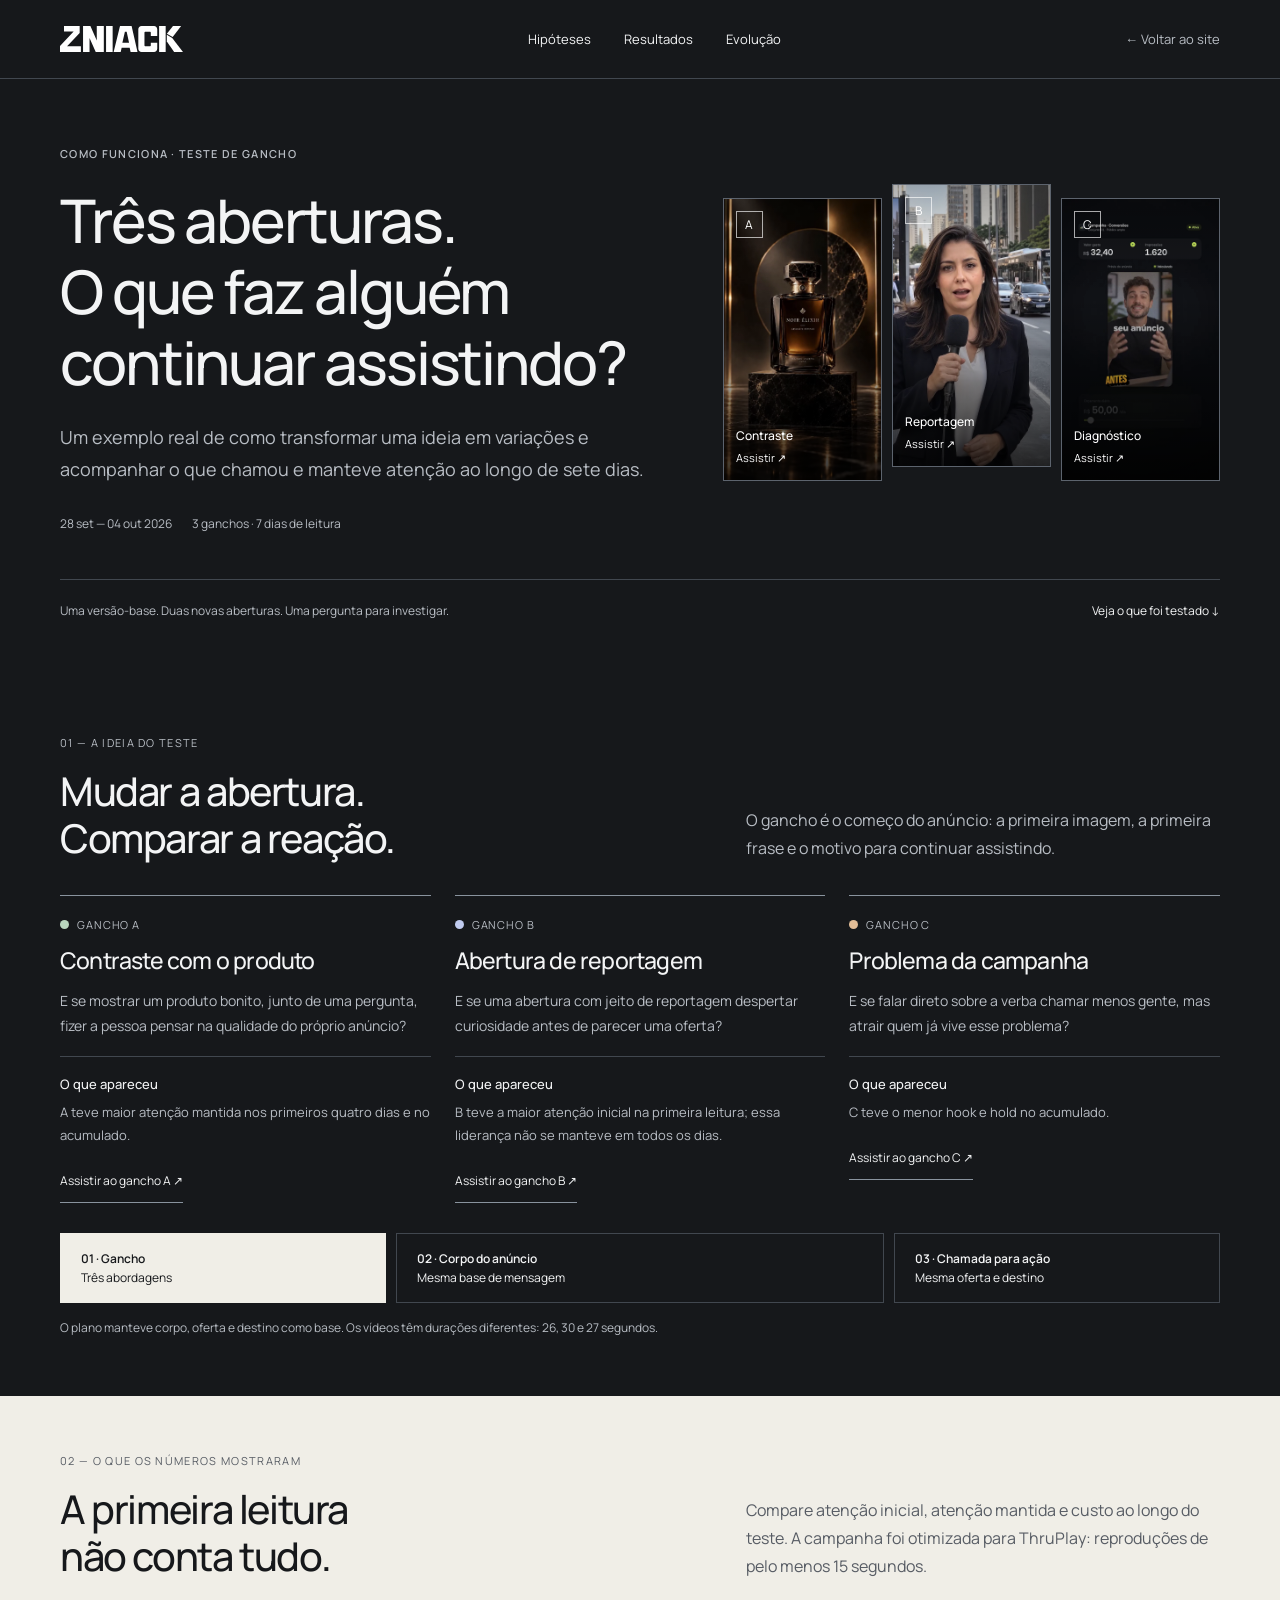
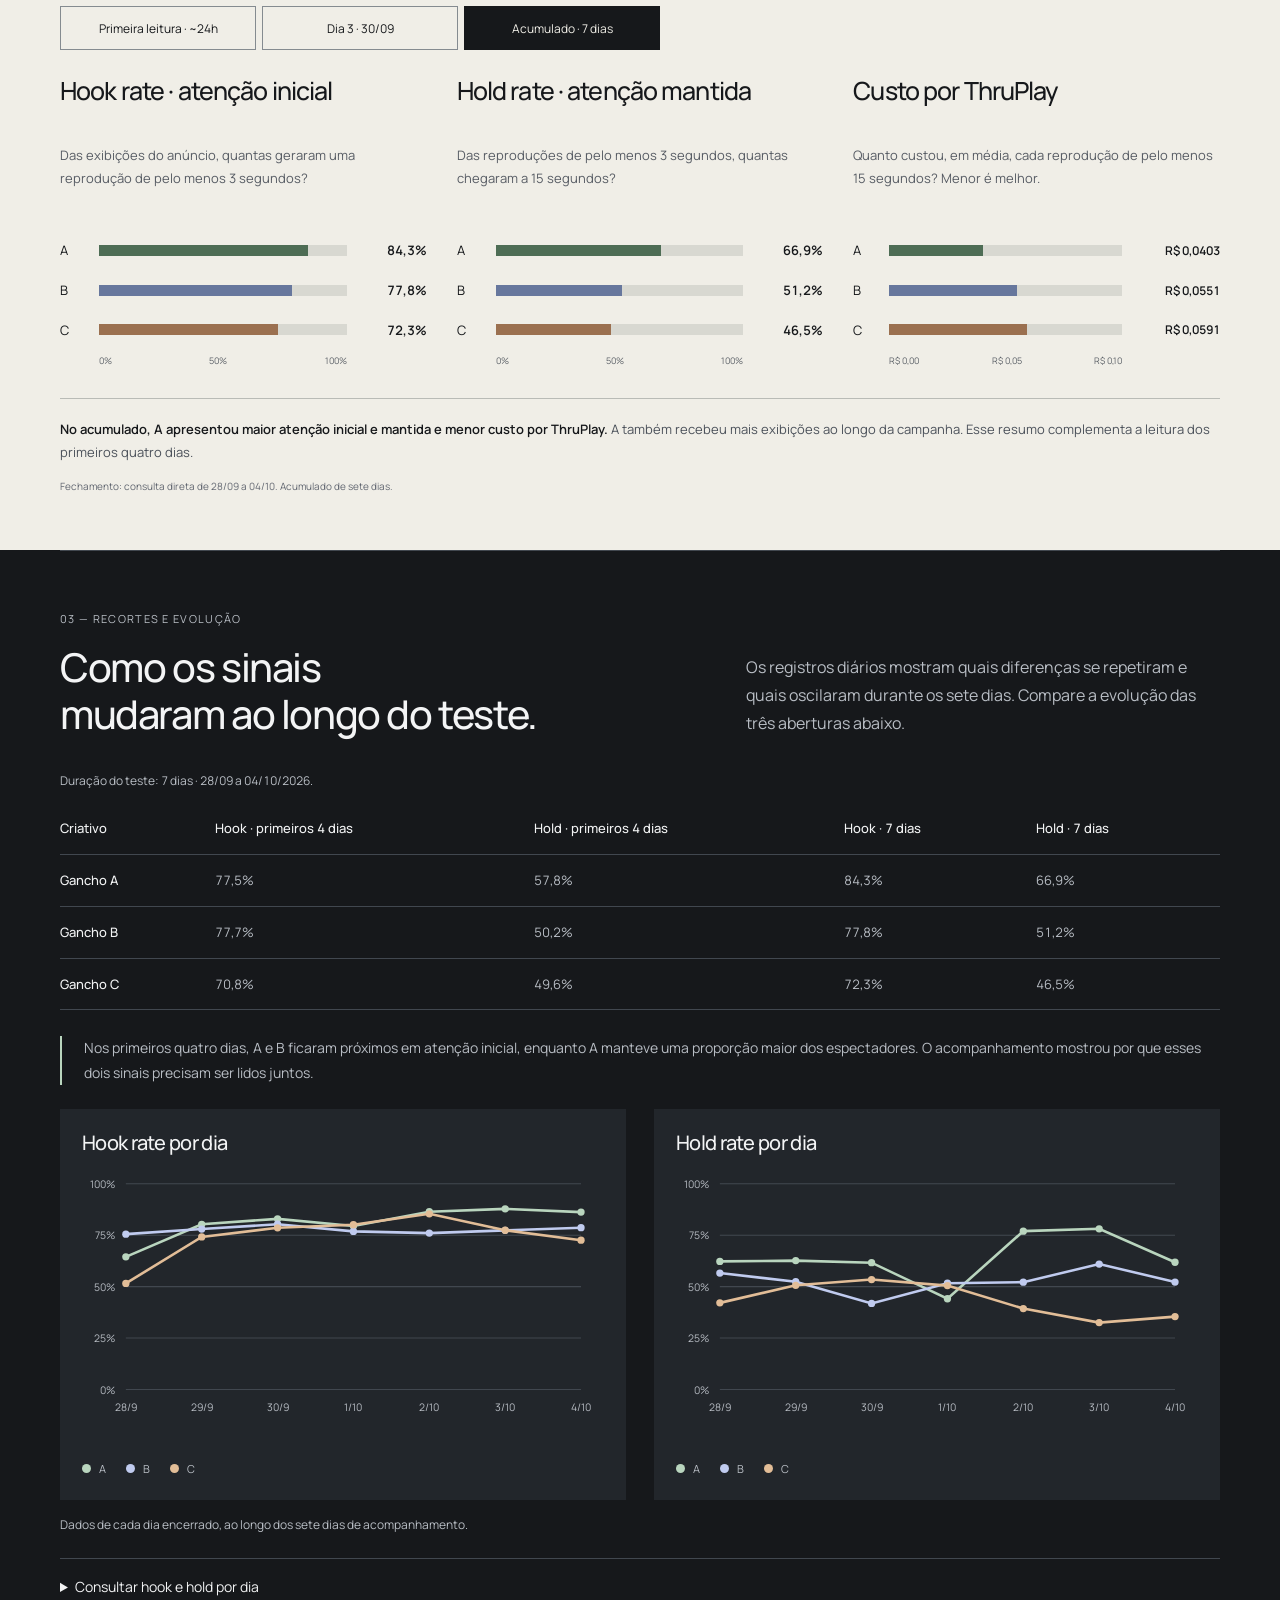
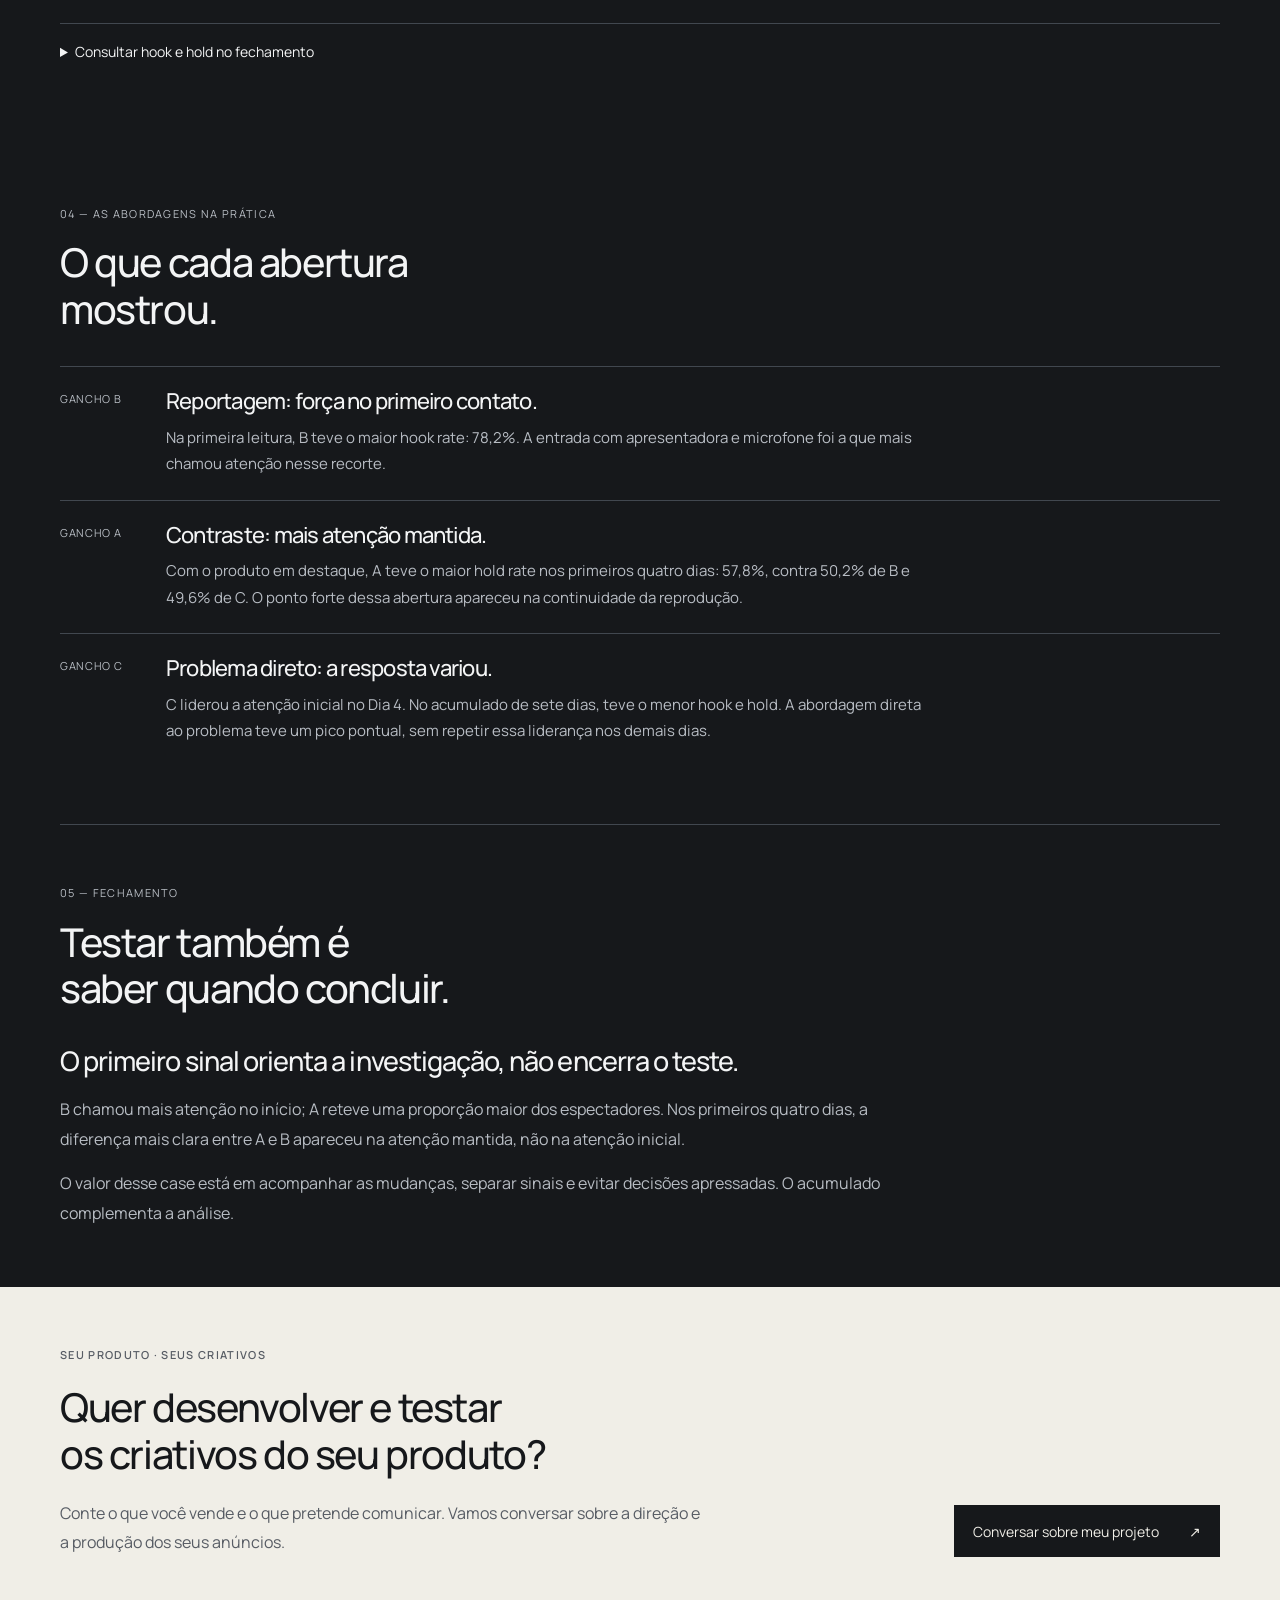
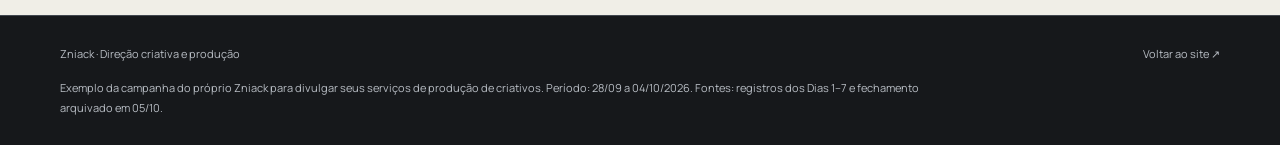
==== commit 97702328: "Publish approved editorial refinement of hook case" ====
--- a/case-teste-gancho/index.html
+++ b/case-teste-gancho/index.html
@@ -1,12 +1,12 @@
-<!DOCTYPE html><html lang="pt-BR"><head><meta charset="utf-8"><meta name="viewport" content="width=device-width, initial-scale=1"><link rel="canonical" href="https://www.zniack.com/case-teste-gancho/index.html"><meta name="description" content="Case de um Teste de Gancho: três aberturas e sete dias de acompanhamento mostram por que a primeira leitura não fecha a resposta."><title>Teste de Gancho: a primeira leitura não conta tudo | Zniack</title><link rel="preload" href="assets/manrope-latin.woff2" as="font" type="font/woff2" crossorigin><link rel="stylesheet" href="case.css?v=20261006-leitura"><script src="case.js" defer></script></head><body><a class="skip" href="#conteudo">Ir para o conteúdo</a><header class="header"><div class="header-inner wrap"><a class="logo" href="../index.html#exemplos" aria-label="Zniack, voltar"><img src="assets/zniack-d1-branco.svg" alt="Zniack" width="1754" height="361"></a><nav class="version-nav" aria-label="Seções do case"><a href="#hipoteses">Hipóteses</a><a href="#resultados">Resultados</a><a href="#evolucao">Evolução</a></nav><a class="back-link" href="../index.html#exemplos">← Voltar à demonstração</a></div></header><main id="conteudo"><section class="hero wrap"><div class="hero-grid"><div><p class="eyebrow">COMO FUNCIONA · TESTE DE GANCHO</p><h1>Três aberturas.<br>O que faz alguém<br>continuar assistindo?</h1><p class="lead">Um exemplo real de como transformar uma ideia em variações e acompanhar o que chamou e manteve atenção ao longo de sete dias.</p><div class="hero-meta"><span>28 set — 04 out 2026</span><span>3 ganchos · 7 dias de leitura</span></div></div><div class="hero-media"><div class="filmstrip">
+<!DOCTYPE html><html lang="pt-BR"><head><meta charset="utf-8"><meta name="viewport" content="width=device-width, initial-scale=1"><link rel="canonical" href="https://www.zniack.com/case-teste-gancho/index.html"><meta name="description" content="Case de um Teste de Gancho: três aberturas e sete dias de acompanhamento mostram por que a primeira leitura não fecha a resposta."><title>Teste de Gancho: a primeira leitura não conta tudo | Zniack</title><link rel="preload" href="assets/manrope-latin.woff2" as="font" type="font/woff2" crossorigin><link rel="stylesheet" href="case.css?v=20261006-leitura"><script src="case.js" defer></script></head><body><a class="skip" href="#conteudo">Ir para o conteúdo</a><header class="header"><div class="header-inner wrap"><a class="logo" href="../index.html#case-gancho" aria-label="Zniack, voltar"><img src="assets/zniack-d1-branco.svg" alt="Zniack" width="1754" height="361"></a><nav class="version-nav" aria-label="Seções do case"><a href="#hipoteses">Hipóteses</a><a href="#resultados">Resultados</a><a href="#evolucao">Evolução</a></nav><a class="back-link" href="../index.html#case-gancho">← Voltar ao site</a></div></header><main id="conteudo"><section class="hero wrap"><div class="hero-grid"><div><p class="eyebrow">COMO FUNCIONA · TESTE DE GANCHO</p><h1>Três aberturas.<br>O que faz alguém<br>continuar assistindo?</h1><p class="lead">Um exemplo real de como transformar uma ideia em variações e acompanhar o que chamou e manteve atenção ao longo de sete dias.</p><div class="hero-meta"><span>28 set — 04 out 2026</span><span>3 ganchos · 7 dias de leitura</span></div></div><div class="hero-media"><div class="filmstrip">
 <button class="film" data-play="a" aria-label="Assistir ao criativo completo com Gancho A"><img src="assets/gancho-a-first.webp" alt="Abertura A: frasco de perfume em uma cena de produto" width="720" height="1280"><span class="letter">A</span><span class="film-label"><strong>Contraste</strong>Assistir ↗</span></button>
 <button class="film" data-play="b" aria-label="Assistir ao criativo completo com Gancho B"><img src="assets/gancho-b-first.webp" alt="Abertura B: apresentadora com microfone em uma rua" width="720" height="1280"><span class="letter">B</span><span class="film-label"><strong>Reportagem</strong>Assistir ↗</span></button>
 <button class="film" data-play="c" aria-label="Assistir ao criativo completo com Gancho C"><img src="assets/gancho-c-first.webp" alt="Abertura C: cena ilustrativa de um painel de anúncios" width="720" height="1280"><span class="letter">C</span><span class="film-label"><strong>Diagnóstico</strong>Assistir ↗</span></button>
 </div></div></div><div class="hero-foot"><span>Uma versão-base. Duas novas aberturas. Uma pergunta para investigar.</span><a href="#hipoteses">Veja o que foi testado ↓</a></div></section>
-<section class="section wrap opening-section" id="hipoteses"><div class="section-heading"><div><p class="section-number">01 — A IDEIA DO TESTE</p><h2>Mudar a abertura.<br>Comparar a reação.</h2></div><p>O gancho é o começo do anúncio: a primeira imagem, a primeira frase e o motivo para continuar assistindo.</p></div><div class="cards"><article class="hypothesis"><p class="variant"><span class="dot a"></span>GANCHO A</p><h3>Contraste com o produto</h3><p>E se mostrar um produto bonito, junto de uma pergunta, fizer a pessoa pensar na qualidade do próprio anúncio?</p><p class="observed"><strong>O que apareceu</strong>A teve maior atenção mantida nos primeiros quatro dias e no acumulado.</p><button class="text-button" type="button" data-play="a">Assistir ao gancho A ↗</button></article><article class="hypothesis"><p class="variant"><span class="dot b"></span>GANCHO B</p><h3>Abertura de reportagem</h3><p>E se uma abertura com jeito de reportagem despertar curiosidade antes de parecer uma oferta?</p><p class="observed"><strong>O que apareceu</strong>B teve a maior atenção inicial na primeira leitura; essa liderança não se manteve em todos os dias.</p><button class="text-button" type="button" data-play="b">Assistir ao gancho B ↗</button></article><article class="hypothesis"><p class="variant"><span class="dot c"></span>GANCHO C</p><h3>Problema da campanha</h3><p>E se falar direto sobre a verba chamar menos gente, mas atrair quem já vive esse problema?</p><p class="observed"><strong>O que apareceu</strong>C teve o menor hook e hold no acumulado.</p><button class="text-button" type="button" data-play="c">Assistir ao gancho C ↗</button></article></div><div class="structure" aria-label="Estrutura do teste"><div><strong>01 · Gancho</strong>Três abordagens</div><div><strong>02 · Corpo do anúncio</strong>Mesma base de mensagem</div><div><strong>03 · Chamada para ação</strong>Mesma oferta e destino</div></div><p class="structure-note">O plano manteve corpo, oferta e destino como base. Os vídeos têm durações diferentes: 26, 30 e 27 segundos.</p></section><div class="results" id="resultados"><div class="wrap"><div class="section-heading"><div><p class="section-number">02 — O QUE OS NÚMEROS MOSTRARAM</p><h2>A primeira leitura<br>não conta tudo.</h2></div><p>B começou com maior atenção inicial. Nos primeiros quatro dias, A e B ficaram próximos nessa medida, mas A reteve uma proporção maior dos espectadores. A campanha foi otimizada para ThruPlay: reproduções de pelo menos 15 segundos.</p></div><div class="period-switch three-periods" role="group" aria-label="Período dos gráficos" data-enhancement hidden><button type="button" data-period="early" aria-pressed="false">Primeira leitura · ~24h</button><button type="button" data-period="middle" aria-pressed="false">Dia 3 · 30/09</button><button type="button" data-period="comparison" aria-pressed="true">Leitura · 4 dias</button><button type="button" data-period="final" aria-pressed="false">Acumulado · 7 dias</button></div><div data-chart-period="early" hidden><div class="metric-grid has-cost"><figure class="metric" aria-labelledby="early-hook"><h3 id="early-hook">Hook rate · atenção inicial</h3><p>Das exibições do anúncio, quantas geraram uma reprodução de pelo menos 3 segundos?</p><div class="metric-rows"><div class="metric-row"><span aria-label="Gancho A">A</span><div class="bar-track" aria-hidden="true"><div class="bar-fill a" style="width:69.20000%"></div></div><span class="metric-value">69,2%</span></div><div class="metric-row"><span aria-label="Gancho B">B</span><div class="bar-track" aria-hidden="true"><div class="bar-fill b" style="width:78.20000%"></div></div><span class="metric-value">78,2%</span></div><div class="metric-row"><span aria-label="Gancho C">C</span><div class="bar-track" aria-hidden="true"><div class="bar-fill c" style="width:55.80000%"></div></div><span class="metric-value">55,8%</span></div></div><div class="scale" aria-hidden="true"><span>0%</span><span>50%</span><span>100%</span></div></figure><figure class="metric" aria-labelledby="early-hold"><h3 id="early-hold">Hold rate · atenção mantida</h3><p>Das reproduções de pelo menos 3 segundos, quantas chegaram a 15 segundos?</p><div class="metric-rows"><div class="metric-row"><span aria-label="Gancho A">A</span><div class="bar-track" aria-hidden="true"><div class="bar-fill a" style="width:65.40000%"></div></div><span class="metric-value">65,4%</span></div><div class="metric-row"><span aria-label="Gancho B">B</span><div class="bar-track" aria-hidden="true"><div class="bar-fill b" style="width:56.50000%"></div></div><span class="metric-value">56,5%</span></div><div class="metric-row"><span aria-label="Gancho C">C</span><div class="bar-track" aria-hidden="true"><div class="bar-fill c" style="width:47.00000%"></div></div><span class="metric-value">47,0%</span></div></div><div class="scale" aria-hidden="true"><span>0%</span><span>50%</span><span>100%</span></div></figure><figure class="metric cost-metric" aria-labelledby="early-cost"><h3 id="early-cost">Custo por ThruPlay</h3><p>Quanto custou, em média, cada reprodução de pelo menos 15 segundos? Menor é melhor.</p><div class="metric-rows"><div class="metric-row cost-row"><span aria-label="Gancho A">A</span><div class="bar-track" aria-hidden="true"><div class="bar-fill a" style="width:79.20290%"></div></div><span class="cost-value">R$ 0,0792</span></div><div class="metric-row cost-row"><span aria-label="Gancho B">B</span><div class="bar-track" aria-hidden="true"><div class="bar-fill b" style="width:75.89552%"></div></div><span class="cost-value">R$ 0,0759</span></div><div class="metric-row cost-row"><span aria-label="Gancho C">C</span><div class="bar-track" aria-hidden="true"><div class="bar-fill c" style="width:74.24658%"></div></div><span class="cost-value">R$ 0,0742</span></div></div><div class="scale cost-scale" aria-hidden="true"><span>R$ 0,00</span><span>R$ 0,05</span><span>R$ 0,10</span></div></figure></div><p class="chart-note"><strong>B chamou mais atenção no início. A manteve uma proporção maior dessa atenção.</strong> C teve o menor custo por ThruPlay nessa leitura.</p><p class="chart-source">Primeira leitura: registro acumulado de aproximadamente 24h e captura correspondente, em 29/09.</p></div><div data-chart-period="middle" hidden><div class="metric-grid has-cost"><figure class="metric" aria-labelledby="middle-hook"><h3 id="middle-hook">Hook rate · atenção inicial</h3><p>Das exibições do anúncio, quantas geraram uma reprodução de pelo menos 3 segundos?</p><div class="metric-rows"><div class="metric-row"><span aria-label="Gancho A">A</span><div class="bar-track" aria-hidden="true"><div class="bar-fill a" style="width:82.95455%"></div></div><span class="metric-value">83,0%</span></div><div class="metric-row"><span aria-label="Gancho B">B</span><div class="bar-track" aria-hidden="true"><div class="bar-fill b" style="width:80.32787%"></div></div><span class="metric-value">80,3%</span></div><div class="metric-row"><span aria-label="Gancho C">C</span><div class="bar-track" aria-hidden="true"><div class="bar-fill c" style="width:78.60825%"></div></div><span class="metric-value">78,6%</span></div></div><div class="scale" aria-hidden="true"><span>0%</span><span>50%</span><span>100%</span></div></figure><figure class="metric" aria-labelledby="middle-hold"><h3 id="middle-hold">Hold rate · atenção mantida</h3><p>Das reproduções de pelo menos 3 segundos, quantas chegaram a 15 segundos?</p><div class="metric-rows"><div class="metric-row"><span aria-label="Gancho A">A</span><div class="bar-track" aria-hidden="true"><div class="bar-fill a" style="width:61.64384%"></div></div><span class="metric-value">61,6%</span></div><div class="metric-row"><span aria-label="Gancho B">B</span><div class="bar-track" aria-hidden="true"><div class="bar-fill b" style="width:41.83673%"></div></div><span class="metric-value">41,8%</span></div><div class="metric-row"><span aria-label="Gancho C">C</span><div class="bar-track" aria-hidden="true"><div class="bar-fill c" style="width:53.44262%"></div></div><span class="metric-value">53,4%</span></div></div><div class="scale" aria-hidden="true"><span>0%</span><span>50%</span><span>100%</span></div></figure><figure class="metric cost-metric" aria-labelledby="middle-cost"><h3 id="middle-cost">Custo por ThruPlay</h3><p>Quanto custou, em média, cada reprodução de pelo menos 15 segundos? Menor é melhor.</p><div class="metric-rows"><div class="metric-row cost-row"><span aria-label="Gancho A">A</span><div class="bar-track" aria-hidden="true"><div class="bar-fill a" style="width:72.05556%"></div></div><span class="cost-value">R$ 0,0721</span></div><div class="metric-row cost-row"><span aria-label="Gancho B">B</span><div class="bar-track" aria-hidden="true"><div class="bar-fill b" style="width:71.70732%"></div></div><span class="cost-value">R$ 0,0717</span></div><div class="metric-row cost-row"><span aria-label="Gancho C">C</span><div class="bar-track" aria-hidden="true"><div class="bar-fill c" style="width:71.41104%"></div></div><span class="cost-value">R$ 0,0714</span></div></div><div class="scale cost-scale" aria-hidden="true"><span>R$ 0,00</span><span>R$ 0,05</span><span>R$ 0,10</span></div></figure></div><p class="chart-note"><strong>No Dia 3, A liderou tanto a atenção inicial quanto a atenção mantida.</strong> B e C ficaram mais próximos de A em hook. Os três tiveram custos por ThruPlay próximos.</p><p class="chart-source">Dia 3: dados do dia 30/09 encerrado, reconsultados no fechamento.</p></div><div data-chart-period="comparison"><div class="metric-grid has-cost"><figure class="metric" aria-labelledby="comparison-hook"><h3 id="comparison-hook">Hook rate · atenção inicial</h3><p>Das exibições do anúncio, quantas geraram uma reprodução de pelo menos 3 segundos?</p><div class="metric-rows"><div class="metric-row"><span aria-label="Gancho A">A</span><div class="bar-track" aria-hidden="true"><div class="bar-fill a" style="width:77.54272%"></div></div><span class="metric-value">77,5%</span></div><div class="metric-row"><span aria-label="Gancho B">B</span><div class="bar-track" aria-hidden="true"><div class="bar-fill b" style="width:77.72843%"></div></div><span class="metric-value">77,7%</span></div><div class="metric-row"><span aria-label="Gancho C">C</span><div class="bar-track" aria-hidden="true"><div class="bar-fill c" style="width:70.80332%"></div></div><span class="metric-value">70,8%</span></div></div><div class="scale" aria-hidden="true"><span>0%</span><span>50%</span><span>100%</span></div></figure><figure class="metric" aria-labelledby="comparison-hold"><h3 id="comparison-hold">Hold rate · atenção mantida</h3><p>Das reproduções de pelo menos 3 segundos, quantas chegaram a 15 segundos?</p><div class="metric-rows"><div class="metric-row"><span aria-label="Gancho A">A</span><div class="bar-track" aria-hidden="true"><div class="bar-fill a" style="width:57.81742%"></div></div><span class="metric-value">57,8%</span></div><div class="metric-row"><span aria-label="Gancho B">B</span><div class="bar-track" aria-hidden="true"><div class="bar-fill b" style="width:50.20408%"></div></div><span class="metric-value">50,2%</span></div><div class="metric-row"><span aria-label="Gancho C">C</span><div class="bar-track" aria-hidden="true"><div class="bar-fill c" style="width:49.60876%"></div></div><span class="metric-value">49,6%</span></div></div><div class="scale" aria-hidden="true"><span>0%</span><span>50%</span><span>100%</span></div></figure><figure class="metric cost-metric" aria-labelledby="comparison-cost"><h3 id="comparison-cost">Custo por ThruPlay</h3><p>Quanto custou, em média, cada reprodução de pelo menos 15 segundos? Menor é melhor.</p><div class="metric-rows"><div class="metric-row cost-row"><span aria-label="Gancho A">A</span><div class="bar-track" aria-hidden="true"><div class="bar-fill a" style="width:71.74229%"></div></div><span class="cost-value">R$ 0,0717</span></div><div class="metric-row cost-row"><span aria-label="Gancho B">B</span><div class="bar-track" aria-hidden="true"><div class="bar-fill b" style="width:65.77236%"></div></div><span class="cost-value">R$ 0,0658</span></div><div class="metric-row cost-row"><span aria-label="Gancho C">C</span><div class="bar-track" aria-hidden="true"><div class="bar-fill c" style="width:66.07256%"></div></div><span class="cost-value">R$ 0,0661</span></div></div><div class="scale cost-scale" aria-hidden="true"><span>R$ 0,00</span><span>R$ 0,05</span><span>R$ 0,10</span></div></figure></div><p class="chart-note"><strong>A e B ficaram quase iguais em atenção inicial: 77,5% e 77,7%. A teve maior atenção mantida: 57,8%, contra 50,2% de B.</strong> B e C tiveram custo por ThruPlay um pouco menor que A.</p><p class="chart-source">Primeiros quatro dias: 28/09 a 01/10/2026.</p></div><div data-chart-period="final" hidden><div class="metric-grid has-cost"><figure class="metric" aria-labelledby="final-hook"><h3 id="final-hook">Hook rate · atenção inicial</h3><p>Das exibições do anúncio, quantas geraram uma reprodução de pelo menos 3 segundos?</p><div class="metric-rows"><div class="metric-row"><span aria-label="Gancho A">A</span><div class="bar-track" aria-hidden="true"><div class="bar-fill a" style="width:84.30085%"></div></div><span class="metric-value">84,3%</span></div><div class="metric-row"><span aria-label="Gancho B">B</span><div class="bar-track" aria-hidden="true"><div class="bar-fill b" style="width:77.79767%"></div></div><span class="metric-value">77,8%</span></div><div class="metric-row"><span aria-label="Gancho C">C</span><div class="bar-track" aria-hidden="true"><div class="bar-fill c" style="width:72.27113%"></div></div><span class="metric-value">72,3%</span></div></div><div class="scale" aria-hidden="true"><span>0%</span><span>50%</span><span>100%</span></div></figure><figure class="metric" aria-labelledby="final-hold"><h3 id="final-hold">Hold rate · atenção mantida</h3><p>Das reproduções de pelo menos 3 segundos, quantas chegaram a 15 segundos?</p><div class="metric-rows"><div class="metric-row"><span aria-label="Gancho A">A</span><div class="bar-track" aria-hidden="true"><div class="bar-fill a" style="width:66.90123%"></div></div><span class="metric-value">66,9%</span></div><div class="metric-row"><span aria-label="Gancho B">B</span><div class="bar-track" aria-hidden="true"><div class="bar-fill b" style="width:51.20829%"></div></div><span class="metric-value">51,2%</span></div><div class="metric-row"><span aria-label="Gancho C">C</span><div class="bar-track" aria-hidden="true"><div class="bar-fill c" style="width:46.52862%"></div></div><span class="metric-value">46,5%</span></div></div><div class="scale" aria-hidden="true"><span>0%</span><span>50%</span><span>100%</span></div></figure><figure class="metric cost-metric" aria-labelledby="final-cost"><h3 id="final-cost">Custo por ThruPlay</h3><p>Quanto custou, em média, cada reprodução de pelo menos 15 segundos? Menor é melhor.</p><div class="metric-rows"><div class="metric-row cost-row"><span aria-label="Gancho A">A</span><div class="bar-track" aria-hidden="true"><div class="bar-fill a" style="width:40.28926%"></div></div><span class="cost-value">R$ 0,0403</span></div><div class="metric-row cost-row"><span aria-label="Gancho B">B</span><div class="bar-track" aria-hidden="true"><div class="bar-fill b" style="width:55.07865%"></div></div><span class="cost-value">R$ 0,0551</span></div><div class="metric-row cost-row"><span aria-label="Gancho C">C</span><div class="bar-track" aria-hidden="true"><div class="bar-fill c" style="width:59.07068%"></div></div><span class="cost-value">R$ 0,0591</span></div></div><div class="scale cost-scale" aria-hidden="true"><span>R$ 0,00</span><span>R$ 0,05</span><span>R$ 0,10</span></div></figure></div><p class="chart-note"><strong>No acumulado, A apresentou maior atenção inicial e mantida e menor custo por ThruPlay.</strong> A também recebeu mais exibições ao longo da campanha. Esse resumo complementa a leitura dos primeiros quatro dias.</p><p class="chart-source">Fechamento: consulta direta de 28/09 a 04/10. Acumulado de sete dias.</p></div></div></div><section class="section wrap" id="evolucao"><div class="section-heading"><div><p class="section-number">03 — RECORTES E EVOLUÇÃO</p><h2>A resposta depende<br>do período observado.</h2></div><p>Observe como a atenção mudou de um dia para outro. Um sinal inicial ajuda a investigar; sozinho, não fecha a resposta.</p></div><div class="table-wrap"><table class="day-table"><caption>Duração do teste: 7 dias · 28/09 a 04/10/2026.</caption><thead><tr><th scope="col">Criativo</th><th scope="col">Hook · primeiros 4 dias</th><th scope="col">Hold · primeiros 4 dias</th><th scope="col">Hook · 7 dias</th><th scope="col">Hold · 7 dias</th></tr></thead><tbody><tr><th scope="row">Gancho A</th><td>77,5%</td><td>57,8%</td><td>84,3%</td><td>66,9%</td></tr><tr><th scope="row">Gancho B</th><td>77,7%</td><td>50,2%</td><td>77,8%</td><td>51,2%</td></tr><tr><th scope="row">Gancho C</th><td>70,8%</td><td>49,6%</td><td>72,3%</td><td>46,5%</td></tr></tbody></table></div><p class="deep-note">Nos primeiros quatro dias, A e B ficaram próximos em atenção inicial, enquanto A manteve uma proporção maior dos espectadores. O acompanhamento mostrou por que esses dois sinais precisam ser lidos juntos.</p>
+<section class="section wrap opening-section" id="hipoteses"><div class="section-heading"><div><p class="section-number">01 — A IDEIA DO TESTE</p><h2>Mudar a abertura.<br>Comparar a reação.</h2></div><p>O gancho é o começo do anúncio: a primeira imagem, a primeira frase e o motivo para continuar assistindo.</p></div><div class="cards"><article class="hypothesis"><p class="variant"><span class="dot a"></span>GANCHO A</p><h3>Contraste com o produto</h3><p>E se mostrar um produto bonito, junto de uma pergunta, fizer a pessoa pensar na qualidade do próprio anúncio?</p><p class="observed"><strong>O que apareceu</strong>A teve maior atenção mantida nos primeiros quatro dias e no acumulado.</p><button class="text-button" type="button" data-play="a">Assistir ao gancho A ↗</button></article><article class="hypothesis"><p class="variant"><span class="dot b"></span>GANCHO B</p><h3>Abertura de reportagem</h3><p>E se uma abertura com jeito de reportagem despertar curiosidade antes de parecer uma oferta?</p><p class="observed"><strong>O que apareceu</strong>B teve a maior atenção inicial na primeira leitura; essa liderança não se manteve em todos os dias.</p><button class="text-button" type="button" data-play="b">Assistir ao gancho B ↗</button></article><article class="hypothesis"><p class="variant"><span class="dot c"></span>GANCHO C</p><h3>Problema da campanha</h3><p>E se falar direto sobre a verba chamar menos gente, mas atrair quem já vive esse problema?</p><p class="observed"><strong>O que apareceu</strong>C teve o menor hook e hold no acumulado.</p><button class="text-button" type="button" data-play="c">Assistir ao gancho C ↗</button></article></div><div class="structure" aria-label="Estrutura do teste"><div><strong>01 · Gancho</strong>Três abordagens</div><div><strong>02 · Corpo do anúncio</strong>Mesma base de mensagem</div><div><strong>03 · Chamada para ação</strong>Mesma oferta e destino</div></div><p class="structure-note">O plano manteve corpo, oferta e destino como base. Os vídeos têm durações diferentes: 26, 30 e 27 segundos.</p></section><div class="results" id="resultados"><div class="wrap"><div class="section-heading"><div><p class="section-number">02 — O QUE OS NÚMEROS MOSTRARAM</p><h2>A primeira leitura<br>não conta tudo.</h2></div><p>Compare atenção inicial, atenção mantida e custo ao longo do teste. A campanha foi otimizada para ThruPlay: reproduções de pelo menos 15 segundos.</p></div><div class="period-switch three-periods" role="group" aria-label="Período dos gráficos" data-enhancement hidden><button type="button" data-period="early" aria-pressed="false">Primeira leitura · ~24h</button><button type="button" data-period="middle" aria-pressed="false">Dia 3 · 30/09</button><button type="button" data-period="final" aria-pressed="true">Acumulado · 7 dias</button></div><div data-chart-period="early" hidden><div class="metric-grid has-cost"><figure class="metric" aria-labelledby="early-hook"><h3 id="early-hook">Hook rate · atenção inicial</h3><p>Das exibições do anúncio, quantas geraram uma reprodução de pelo menos 3 segundos?</p><div class="metric-rows"><div class="metric-row"><span aria-label="Gancho A">A</span><div class="bar-track" aria-hidden="true"><div class="bar-fill a" style="width:69.20000%"></div></div><span class="metric-value">69,2%</span></div><div class="metric-row"><span aria-label="Gancho B">B</span><div class="bar-track" aria-hidden="true"><div class="bar-fill b" style="width:78.20000%"></div></div><span class="metric-value">78,2%</span></div><div class="metric-row"><span aria-label="Gancho C">C</span><div class="bar-track" aria-hidden="true"><div class="bar-fill c" style="width:55.80000%"></div></div><span class="metric-value">55,8%</span></div></div><div class="scale" aria-hidden="true"><span>0%</span><span>50%</span><span>100%</span></div></figure><figure class="metric" aria-labelledby="early-hold"><h3 id="early-hold">Hold rate · atenção mantida</h3><p>Das reproduções de pelo menos 3 segundos, quantas chegaram a 15 segundos?</p><div class="metric-rows"><div class="metric-row"><span aria-label="Gancho A">A</span><div class="bar-track" aria-hidden="true"><div class="bar-fill a" style="width:65.40000%"></div></div><span class="metric-value">65,4%</span></div><div class="metric-row"><span aria-label="Gancho B">B</span><div class="bar-track" aria-hidden="true"><div class="bar-fill b" style="width:56.50000%"></div></div><span class="metric-value">56,5%</span></div><div class="metric-row"><span aria-label="Gancho C">C</span><div class="bar-track" aria-hidden="true"><div class="bar-fill c" style="width:47.00000%"></div></div><span class="metric-value">47,0%</span></div></div><div class="scale" aria-hidden="true"><span>0%</span><span>50%</span><span>100%</span></div></figure><figure class="metric cost-metric" aria-labelledby="early-cost"><h3 id="early-cost">Custo por ThruPlay</h3><p>Quanto custou, em média, cada reprodução de pelo menos 15 segundos? Menor é melhor.</p><div class="metric-rows"><div class="metric-row cost-row"><span aria-label="Gancho A">A</span><div class="bar-track" aria-hidden="true"><div class="bar-fill a" style="width:79.20290%"></div></div><span class="cost-value">R$ 0,0792</span></div><div class="metric-row cost-row"><span aria-label="Gancho B">B</span><div class="bar-track" aria-hidden="true"><div class="bar-fill b" style="width:75.89552%"></div></div><span class="cost-value">R$ 0,0759</span></div><div class="metric-row cost-row"><span aria-label="Gancho C">C</span><div class="bar-track" aria-hidden="true"><div class="bar-fill c" style="width:74.24658%"></div></div><span class="cost-value">R$ 0,0742</span></div></div><div class="scale cost-scale" aria-hidden="true"><span>R$ 0,00</span><span>R$ 0,05</span><span>R$ 0,10</span></div></figure></div><p class="chart-note"><strong>B chamou mais atenção no início. A manteve uma proporção maior dessa atenção.</strong> C teve o menor custo por ThruPlay nessa leitura.</p><p class="chart-source">Primeira leitura: registro acumulado de aproximadamente 24h e captura correspondente, em 29/09.</p></div><div data-chart-period="middle" hidden><div class="metric-grid has-cost"><figure class="metric" aria-labelledby="middle-hook"><h3 id="middle-hook">Hook rate · atenção inicial</h3><p>Das exibições do anúncio, quantas geraram uma reprodução de pelo menos 3 segundos?</p><div class="metric-rows"><div class="metric-row"><span aria-label="Gancho A">A</span><div class="bar-track" aria-hidden="true"><div class="bar-fill a" style="width:82.95455%"></div></div><span class="metric-value">83,0%</span></div><div class="metric-row"><span aria-label="Gancho B">B</span><div class="bar-track" aria-hidden="true"><div class="bar-fill b" style="width:80.32787%"></div></div><span class="metric-value">80,3%</span></div><div class="metric-row"><span aria-label="Gancho C">C</span><div class="bar-track" aria-hidden="true"><div class="bar-fill c" style="width:78.60825%"></div></div><span class="metric-value">78,6%</span></div></div><div class="scale" aria-hidden="true"><span>0%</span><span>50%</span><span>100%</span></div></figure><figure class="metric" aria-labelledby="middle-hold"><h3 id="middle-hold">Hold rate · atenção mantida</h3><p>Das reproduções de pelo menos 3 segundos, quantas chegaram a 15 segundos?</p><div class="metric-rows"><div class="metric-row"><span aria-label="Gancho A">A</span><div class="bar-track" aria-hidden="true"><div class="bar-fill a" style="width:61.64384%"></div></div><span class="metric-value">61,6%</span></div><div class="metric-row"><span aria-label="Gancho B">B</span><div class="bar-track" aria-hidden="true"><div class="bar-fill b" style="width:41.83673%"></div></div><span class="metric-value">41,8%</span></div><div class="metric-row"><span aria-label="Gancho C">C</span><div class="bar-track" aria-hidden="true"><div class="bar-fill c" style="width:53.44262%"></div></div><span class="metric-value">53,4%</span></div></div><div class="scale" aria-hidden="true"><span>0%</span><span>50%</span><span>100%</span></div></figure><figure class="metric cost-metric" aria-labelledby="middle-cost"><h3 id="middle-cost">Custo por ThruPlay</h3><p>Quanto custou, em média, cada reprodução de pelo menos 15 segundos? Menor é melhor.</p><div class="metric-rows"><div class="metric-row cost-row"><span aria-label="Gancho A">A</span><div class="bar-track" aria-hidden="true"><div class="bar-fill a" style="width:72.05556%"></div></div><span class="cost-value">R$ 0,0721</span></div><div class="metric-row cost-row"><span aria-label="Gancho B">B</span><div class="bar-track" aria-hidden="true"><div class="bar-fill b" style="width:71.70732%"></div></div><span class="cost-value">R$ 0,0717</span></div><div class="metric-row cost-row"><span aria-label="Gancho C">C</span><div class="bar-track" aria-hidden="true"><div class="bar-fill c" style="width:71.41104%"></div></div><span class="cost-value">R$ 0,0714</span></div></div><div class="scale cost-scale" aria-hidden="true"><span>R$ 0,00</span><span>R$ 0,05</span><span>R$ 0,10</span></div></figure></div><p class="chart-note"><strong>No Dia 3, A liderou tanto a atenção inicial quanto a atenção mantida.</strong> B e C ficaram mais próximos de A em hook. Os três tiveram custos por ThruPlay próximos.</p><p class="chart-source">Dia 3: dados do dia 30/09 encerrado, reconsultados no fechamento.</p></div><div data-chart-period="final"><div class="metric-grid has-cost"><figure class="metric" aria-labelledby="final-hook"><h3 id="final-hook">Hook rate · atenção inicial</h3><p>Das exibições do anúncio, quantas geraram uma reprodução de pelo menos 3 segundos?</p><div class="metric-rows"><div class="metric-row"><span aria-label="Gancho A">A</span><div class="bar-track" aria-hidden="true"><div class="bar-fill a" style="width:84.30085%"></div></div><span class="metric-value">84,3%</span></div><div class="metric-row"><span aria-label="Gancho B">B</span><div class="bar-track" aria-hidden="true"><div class="bar-fill b" style="width:77.79767%"></div></div><span class="metric-value">77,8%</span></div><div class="metric-row"><span aria-label="Gancho C">C</span><div class="bar-track" aria-hidden="true"><div class="bar-fill c" style="width:72.27113%"></div></div><span class="metric-value">72,3%</span></div></div><div class="scale" aria-hidden="true"><span>0%</span><span>50%</span><span>100%</span></div></figure><figure class="metric" aria-labelledby="final-hold"><h3 id="final-hold">Hold rate · atenção mantida</h3><p>Das reproduções de pelo menos 3 segundos, quantas chegaram a 15 segundos?</p><div class="metric-rows"><div class="metric-row"><span aria-label="Gancho A">A</span><div class="bar-track" aria-hidden="true"><div class="bar-fill a" style="width:66.90123%"></div></div><span class="metric-value">66,9%</span></div><div class="metric-row"><span aria-label="Gancho B">B</span><div class="bar-track" aria-hidden="true"><div class="bar-fill b" style="width:51.20829%"></div></div><span class="metric-value">51,2%</span></div><div class="metric-row"><span aria-label="Gancho C">C</span><div class="bar-track" aria-hidden="true"><div class="bar-fill c" style="width:46.52862%"></div></div><span class="metric-value">46,5%</span></div></div><div class="scale" aria-hidden="true"><span>0%</span><span>50%</span><span>100%</span></div></figure><figure class="metric cost-metric" aria-labelledby="final-cost"><h3 id="final-cost">Custo por ThruPlay</h3><p>Quanto custou, em média, cada reprodução de pelo menos 15 segundos? Menor é melhor.</p><div class="metric-rows"><div class="metric-row cost-row"><span aria-label="Gancho A">A</span><div class="bar-track" aria-hidden="true"><div class="bar-fill a" style="width:40.28926%"></div></div><span class="cost-value">R$ 0,0403</span></div><div class="metric-row cost-row"><span aria-label="Gancho B">B</span><div class="bar-track" aria-hidden="true"><div class="bar-fill b" style="width:55.07865%"></div></div><span class="cost-value">R$ 0,0551</span></div><div class="metric-row cost-row"><span aria-label="Gancho C">C</span><div class="bar-track" aria-hidden="true"><div class="bar-fill c" style="width:59.07068%"></div></div><span class="cost-value">R$ 0,0591</span></div></div><div class="scale cost-scale" aria-hidden="true"><span>R$ 0,00</span><span>R$ 0,05</span><span>R$ 0,10</span></div></figure></div><p class="chart-note"><strong>No acumulado, A apresentou maior atenção inicial e mantida e menor custo por ThruPlay.</strong> A também recebeu mais exibições ao longo da campanha. Esse resumo complementa a leitura dos primeiros quatro dias.</p><p class="chart-source">Fechamento: consulta direta de 28/09 a 04/10. Acumulado de sete dias.</p></div></div></div><section class="section wrap" id="evolucao"><div class="section-heading"><div><p class="section-number">03 — RECORTES E EVOLUÇÃO</p><h2>Como os sinais<br>mudaram ao longo do teste.</h2></div><p>Os registros diários mostram quais diferenças se repetiram e quais oscilaram durante os sete dias. Compare a evolução das três aberturas abaixo.</p></div><div class="table-wrap"><table class="day-table"><caption>Duração do teste: 7 dias · 28/09 a 04/10/2026.</caption><thead><tr><th scope="col">Criativo</th><th scope="col">Hook · primeiros 4 dias</th><th scope="col">Hold · primeiros 4 dias</th><th scope="col">Hook · 7 dias</th><th scope="col">Hold · 7 dias</th></tr></thead><tbody><tr><th scope="row">Gancho A</th><td>77,5%</td><td>57,8%</td><td>84,3%</td><td>66,9%</td></tr><tr><th scope="row">Gancho B</th><td>77,7%</td><td>50,2%</td><td>77,8%</td><td>51,2%</td></tr><tr><th scope="row">Gancho C</th><td>70,8%</td><td>49,6%</td><td>72,3%</td><td>46,5%</td></tr></tbody></table></div><p class="deep-note">Nos primeiros quatro dias, A e B ficaram próximos em atenção inicial, enquanto A manteve uma proporção maior dos espectadores. O acompanhamento mostrou por que esses dois sinais precisam ser lidos juntos.</p>
 <div class="line-grid"><figure class="line-chart"><h3>Hook rate por dia</h3><svg viewBox="0 0 500 270" role="img" aria-label="Evolução diária de hook rate dos ganchos A, B e C, de 28 de setembro a 4 de outubro. Os valores estão na tabela logo abaixo."><line x1="42" y1="215.0" x2="478" y2="215.0" stroke="#41474f"/><text x="32" y="219.0" fill="#b8bdc4" font-size="10" text-anchor="end">0%</text><line x1="42" y1="165.75" x2="478" y2="165.75" stroke="#41474f"/><text x="32" y="169.75" fill="#b8bdc4" font-size="10" text-anchor="end">25%</text><line x1="42" y1="116.5" x2="478" y2="116.5" stroke="#41474f"/><text x="32" y="120.5" fill="#b8bdc4" font-size="10" text-anchor="end">50%</text><line x1="42" y1="67.25" x2="478" y2="67.25" stroke="#41474f"/><text x="32" y="71.25" fill="#b8bdc4" font-size="10" text-anchor="end">75%</text><line x1="42" y1="18.0" x2="478" y2="18.0" stroke="#41474f"/><text x="32" y="22.0" fill="#b8bdc4" font-size="10" text-anchor="end">100%</text><polyline points="42.00,87.98 114.67,56.80 187.33,51.58 260.00,58.36 332.67,44.75 405.33,42.02 478.00,45.12" fill="none" stroke="#b9d5be" stroke-width="2.5"/><circle cx="42.0" cy="87.97683397683394" r="3.5" fill="#b9d5be"/><circle cx="114.66666666666667" cy="56.80303030303031" r="3.5" fill="#b9d5be"/><circle cx="187.33333333333334" cy="51.57954545454547" r="3.5" fill="#b9d5be"/><circle cx="260.0" cy="58.357638888888886" r="3.5" fill="#b9d5be"/><circle cx="332.6666666666667" cy="44.75052631578947" r="3.5" fill="#b9d5be"/><circle cx="405.3333333333333" cy="42.01847290640396" r="3.5" fill="#b9d5be"/><circle cx="478.0" cy="45.11740890688259" r="3.5" fill="#b9d5be"/><polyline points="42.00,66.23 114.67,61.37 187.33,56.75 260.00,63.59 332.67,65.21 405.33,62.60 478.00,60.05" fill="none" stroke="#c0cbef" stroke-width="2.5"/><circle cx="42.0" cy="66.22821576763485" r="3.5" fill="#c0cbef"/><circle cx="114.66666666666667" cy="61.37135278514589" r="3.5" fill="#c0cbef"/><circle cx="187.33333333333334" cy="56.754098360655746" r="3.5" fill="#c0cbef"/><circle cx="260.0" cy="63.58952702702706" r="3.5" fill="#c0cbef"/><circle cx="332.6666666666667" cy="65.21487603305783" r="3.5" fill="#c0cbef"/><circle cx="405.3333333333333" cy="62.60377358490564" r="3.5" fill="#c0cbef"/><circle cx="478.0" cy="60.051044083526676" r="3.5" fill="#c0cbef"/><polyline points="42.00,113.42 114.67,68.87 187.33,60.14 260.00,57.25 332.67,46.76 405.33,62.48 478.00,72.03" fill="none" stroke="#e2bd97" stroke-width="2.5"/><circle cx="42.0" cy="113.41544885177454" r="3.5" fill="#e2bd97"/><circle cx="114.66666666666667" cy="68.86854460093898" r="3.5" fill="#e2bd97"/><circle cx="187.33333333333334" cy="60.14175257731961" r="3.5" fill="#e2bd97"/><circle cx="260.0" cy="57.24609375" r="3.5" fill="#e2bd97"/><circle cx="332.6666666666667" cy="46.75912408759126" r="3.5" fill="#e2bd97"/><circle cx="405.3333333333333" cy="62.48387096774192" r="3.5" fill="#e2bd97"/><circle cx="478.0" cy="72.03428571428572" r="3.5" fill="#e2bd97"/><text x="42.0" y="236" text-anchor="middle" fill="#b8bdc4" font-size="10">28/9</text><text x="114.66666666666667" y="236" text-anchor="middle" fill="#b8bdc4" font-size="10">29/9</text><text x="187.33333333333334" y="236" text-anchor="middle" fill="#b8bdc4" font-size="10">30/9</text><text x="260.0" y="236" text-anchor="middle" fill="#b8bdc4" font-size="10">1/10</text><text x="332.6666666666667" y="236" text-anchor="middle" fill="#b8bdc4" font-size="10">2/10</text><text x="405.3333333333333" y="236" text-anchor="middle" fill="#b8bdc4" font-size="10">3/10</text><text x="478.0" y="236" text-anchor="middle" fill="#b8bdc4" font-size="10">4/10</text></svg><figcaption class="legend"><span><i class="dot"></i>A</span><span><i class="dot b"></i>B</span><span><i class="dot c"></i>C</span></figcaption></figure><figure class="line-chart"><h3>Hold rate por dia</h3><svg viewBox="0 0 500 270" role="img" aria-label="Evolução diária de hold rate dos ganchos A, B e C, de 28 de setembro a 4 de outubro. Os valores estão na tabela logo abaixo."><line x1="42" y1="215.0" x2="478" y2="215.0" stroke="#41474f"/><text x="32" y="219.0" fill="#b8bdc4" font-size="10" text-anchor="end">0%</text><line x1="42" y1="165.75" x2="478" y2="165.75" stroke="#41474f"/><text x="32" y="169.75" fill="#b8bdc4" font-size="10" text-anchor="end">25%</text><line x1="42" y1="116.5" x2="478" y2="116.5" stroke="#41474f"/><text x="32" y="120.5" fill="#b8bdc4" font-size="10" text-anchor="end">50%</text><line x1="42" y1="67.25" x2="478" y2="67.25" stroke="#41474f"/><text x="32" y="71.25" fill="#b8bdc4" font-size="10" text-anchor="end">75%</text><line x1="42" y1="18.0" x2="478" y2="18.0" stroke="#41474f"/><text x="32" y="22.0" fill="#b8bdc4" font-size="10" text-anchor="end">100%</text><polyline points="42.00,92.32 114.67,91.60 187.33,93.56 260.00,128.11 332.67,63.35 405.33,61.10 478.00,93.18" fill="none" stroke="#b9d5be" stroke-width="2.5"/><circle cx="42.0" cy="92.31736526946106" r="3.5" fill="#b9d5be"/><circle cx="114.66666666666667" cy="91.59622641509434" r="3.5" fill="#b9d5be"/><circle cx="187.33333333333334" cy="93.56164383561644" r="3.5" fill="#b9d5be"/><circle cx="260.0" cy="128.11353711790395" r="3.5" fill="#b9d5be"/><circle cx="332.6666666666667" cy="63.35079171741776" r="3.5" fill="#b9d5be"/><circle cx="405.3333333333333" cy="61.102384291725116" r="3.5" fill="#b9d5be"/><circle cx="478.0" cy="93.17974513749162" r="3.5" fill="#b9d5be"/><polyline points="42.00,103.51 114.67,111.81 187.33,132.58 260.00,113.25 332.67,112.22 405.33,94.88 478.00,112.14" fill="none" stroke="#c0cbef" stroke-width="2.5"/><circle cx="42.0" cy="103.51098901098902" r="3.5" fill="#c0cbef"/><circle cx="114.66666666666667" cy="111.8095238095238" r="3.5" fill="#c0cbef"/><circle cx="187.33333333333334" cy="132.5816326530612" r="3.5" fill="#c0cbef"/><circle cx="260.0" cy="113.25274725274723" r="3.5" fill="#c0cbef"/><circle cx="332.6666666666667" cy="112.21739130434784" r="3.5" fill="#c0cbef"/><circle cx="405.3333333333333" cy="94.8780487804878" r="3.5" fill="#c0cbef"/><circle cx="478.0" cy="112.14159292035397" r="3.5" fill="#c0cbef"/><polyline points="42.00,132.05 114.67,115.25 187.33,109.72 260.00,115.54 332.67,137.55 405.33,150.97 478.00,145.20" fill="none" stroke="#e2bd97" stroke-width="2.5"/><circle cx="42.0" cy="132.0526315789474" r="3.5" fill="#e2bd97"/><circle cx="114.66666666666667" cy="115.25316455696202" r="3.5" fill="#e2bd97"/><circle cx="187.33333333333334" cy="109.71803278688523" r="3.5" fill="#e2bd97"/><circle cx="260.0" cy="115.53902439024391" r="3.5" fill="#e2bd97"/><circle cx="332.6666666666667" cy="137.54700854700855" r="3.5" fill="#e2bd97"/><circle cx="405.3333333333333" cy="150.975" r="3.5" fill="#e2bd97"/><circle cx="478.0" cy="145.1968503937008" r="3.5" fill="#e2bd97"/><text x="42.0" y="236" text-anchor="middle" fill="#b8bdc4" font-size="10">28/9</text><text x="114.66666666666667" y="236" text-anchor="middle" fill="#b8bdc4" font-size="10">29/9</text><text x="187.33333333333334" y="236" text-anchor="middle" fill="#b8bdc4" font-size="10">30/9</text><text x="260.0" y="236" text-anchor="middle" fill="#b8bdc4" font-size="10">1/10</text><text x="332.6666666666667" y="236" text-anchor="middle" fill="#b8bdc4" font-size="10">2/10</text><text x="405.3333333333333" y="236" text-anchor="middle" fill="#b8bdc4" font-size="10">3/10</text><text x="478.0" y="236" text-anchor="middle" fill="#b8bdc4" font-size="10">4/10</text></svg><figcaption class="legend"><span><i class="dot"></i>A</span><span><i class="dot b"></i>B</span><span><i class="dot c"></i>C</span></figcaption></figure></div><p class="structure-note">Dados de cada dia encerrado, ao longo dos sete dias de acompanhamento.</p>
 <details class="disclosure"><summary>Consultar hook e hold por dia</summary><div class="daily-tables"><div class="daily-day"><h3 id="daily-2026-09-28">Dia 1 · 28/09/2026</h3><table class="rate-table daily-rate-table" data-date="2026-09-28" aria-labelledby="daily-2026-09-28"><thead><tr><th scope="col">Criativo</th><th scope="col">Hook rate</th><th scope="col">Hold rate</th></tr></thead><tbody><tr><th scope="row">Gancho A</th><td>64,5%</td><td>62,3%</td></tr><tr><th scope="row">Gancho B</th><td>75,5%</td><td>56,6%</td></tr><tr><th scope="row">Gancho C</th><td>51,6%</td><td>42,1%</td></tr></tbody></table></div><div class="daily-day"><h3 id="daily-2026-09-29">Dia 2 · 29/09/2026</h3><table class="rate-table daily-rate-table" data-date="2026-09-29" aria-labelledby="daily-2026-09-29"><thead><tr><th scope="col">Criativo</th><th scope="col">Hook rate</th><th scope="col">Hold rate</th></tr></thead><tbody><tr><th scope="row">Gancho A</th><td>80,3%</td><td>62,6%</td></tr><tr><th scope="row">Gancho B</th><td>78,0%</td><td>52,4%</td></tr><tr><th scope="row">Gancho C</th><td>74,2%</td><td>50,6%</td></tr></tbody></table></div><div class="daily-day"><h3 id="daily-2026-09-30">Dia 3 · 30/09/2026</h3><table class="rate-table daily-rate-table" data-date="2026-09-30" aria-labelledby="daily-2026-09-30"><thead><tr><th scope="col">Criativo</th><th scope="col">Hook rate</th><th scope="col">Hold rate</th></tr></thead><tbody><tr><th scope="row">Gancho A</th><td>83,0%</td><td>61,6%</td></tr><tr><th scope="row">Gancho B</th><td>80,3%</td><td>41,8%</td></tr><tr><th scope="row">Gancho C</th><td>78,6%</td><td>53,4%</td></tr></tbody></table></div><div class="daily-day"><h3 id="daily-2026-10-01">Dia 4 · 01/10/2026</h3><table class="rate-table daily-rate-table" data-date="2026-10-01" aria-labelledby="daily-2026-10-01"><thead><tr><th scope="col">Criativo</th><th scope="col">Hook rate</th><th scope="col">Hold rate</th></tr></thead><tbody><tr><th scope="row">Gancho A</th><td>79,5%</td><td>44,1%</td></tr><tr><th scope="row">Gancho B</th><td>76,9%</td><td>51,6%</td></tr><tr><th scope="row">Gancho C</th><td>80,1%</td><td>50,5%</td></tr></tbody></table></div><div class="daily-day"><h3 id="daily-2026-10-02">Dia 5 · 02/10/2026</h3><table class="rate-table daily-rate-table" data-date="2026-10-02" aria-labelledby="daily-2026-10-02"><thead><tr><th scope="col">Criativo</th><th scope="col">Hook rate</th><th scope="col">Hold rate</th></tr></thead><tbody><tr><th scope="row">Gancho A</th><td>86,4%</td><td>77,0%</td></tr><tr><th scope="row">Gancho B</th><td>76,0%</td><td>52,2%</td></tr><tr><th scope="row">Gancho C</th><td>85,4%</td><td>39,3%</td></tr></tbody></table></div><div class="daily-day"><h3 id="daily-2026-10-03">Dia 6 · 03/10/2026</h3><table class="rate-table daily-rate-table" data-date="2026-10-03" aria-labelledby="daily-2026-10-03"><thead><tr><th scope="col">Criativo</th><th scope="col">Hook rate</th><th scope="col">Hold rate</th></tr></thead><tbody><tr><th scope="row">Gancho A</th><td>87,8%</td><td>78,1%</td></tr><tr><th scope="row">Gancho B</th><td>77,4%</td><td>61,0%</td></tr><tr><th scope="row">Gancho C</th><td>77,4%</td><td>32,5%</td></tr></tbody></table></div><div class="daily-day"><h3 id="daily-2026-10-04">Dia 7 · 04/10/2026</h3><table class="rate-table daily-rate-table" data-date="2026-10-04" aria-labelledby="daily-2026-10-04"><thead><tr><th scope="col">Criativo</th><th scope="col">Hook rate</th><th scope="col">Hold rate</th></tr></thead><tbody><tr><th scope="row">Gancho A</th><td>86,2%</td><td>61,8%</td></tr><tr><th scope="row">Gancho B</th><td>78,7%</td><td>52,2%</td></tr><tr><th scope="row">Gancho C</th><td>72,6%</td><td>35,4%</td></tr></tbody></table></div></div></details>
 <details class="disclosure final-disclosure"><summary>Consultar hook e hold no fechamento</summary><div class="table-wrap"><table class="rate-table"><caption>Acumulado de 28/09 a 04/10.</caption><thead><tr><th scope="col">Criativo</th><th scope="col">Hook rate</th><th scope="col">Hold rate</th></tr></thead><tbody><tr><th scope="row">Gancho A</th><td>84,3%</td><td>66,9%</td></tr><tr><th scope="row">Gancho B</th><td>77,8%</td><td>51,2%</td></tr><tr><th scope="row">Gancho C</th><td>72,3%</td><td>46,5%</td></tr></tbody></table></div></details></section>
-<section class="section wrap reading-section" id="aprendizado"><div class="section-heading"><div><p class="section-number">04 — COMO A LEITURA EVOLUIU</p><h2>Ler cedo<br>pode enganar.</h2></div></div><div class="lesson"><span class="lesson-label">NO INÍCIO</span><div><h3>B chamou mais atenção inicialmente. A sustentou melhor a atenção.</h3><p>Na primeira leitura, B teve maior hook rate; A já apresentava maior hold rate. Eram sinais diferentes, não uma resposta única.</p></div></div><div class="lesson"><span class="lesson-label">NA SEQUÊNCIA</span><div><h3>No meio do experimento, as posições variaram.</h3><p>No Dia 3, A liderou hook e hold. No Dia 4, C teve o maior hook e B o maior hold.</p></div></div><div class="lesson"><span class="lesson-label">NO FIM</span><div><h3>Acompanhamento vale mais que uma escolha apressada.</h3><p>Nos primeiros quatro dias, A e B ficaram próximos em hook, e A teve maior hold. O acumulado reforçou a atenção mantida por A.</p></div></div></section>
+<section class="section wrap reading-section" id="aprendizado"><div class="section-heading"><div><p class="section-number">04 — AS ABORDAGENS NA PRÁTICA</p><h2>O que cada abertura<br>mostrou.</h2></div></div><div class="lesson"><span class="lesson-label">GANCHO B</span><div><h3>Reportagem: força no primeiro contato.</h3><p>Na primeira leitura, B teve o maior hook rate: 78,2%. A entrada com apresentadora e microfone foi a que mais chamou atenção nesse recorte.</p></div></div><div class="lesson"><span class="lesson-label">GANCHO A</span><div><h3>Contraste: mais atenção mantida.</h3><p>Com o produto em destaque, A teve o maior hold rate nos primeiros quatro dias: 57,8%, contra 50,2% de B e 49,6% de C. O ponto forte dessa abertura apareceu na continuidade da reprodução.</p></div></div><div class="lesson"><span class="lesson-label">GANCHO C</span><div><h3>Problema direto: a resposta variou.</h3><p>C liderou a atenção inicial no Dia 4. No acumulado de sete dias, teve o menor hook e hold. A abordagem direta ao problema teve um pico pontual, sem repetir essa liderança nos demais dias.</p></div></div></section>
 
-<section class="section wrap" id="fechamento"><div class="section-heading"><div><p class="section-number">05 — FECHAMENTO</p><h2>Testar também é<br>saber quando concluir.</h2></div></div><div class="closing-case-copy"><h3>O primeiro sinal orienta a investigação, não encerra o teste.</h3><p>B chamou mais atenção no início; A reteve uma proporção maior dos espectadores. Nos primeiros quatro dias, a diferença mais clara entre A e B apareceu na atenção mantida, não na atenção inicial.</p><p>O valor desse case está em acompanhar as mudanças, separar sinais e evitar decisões apressadas. O acumulado complementa a análise.</p></div></section><section class="section case-contact" id="seu-projeto" aria-labelledby="case-contact-title"><div class="wrap case-contact-inner"><div><p class="eyebrow">SEU PRODUTO · SEUS CRIATIVOS</p><h2 id="case-contact-title">Quer desenvolver e testar<br>os criativos do seu produto?</h2><p class="case-contact-copy">Conte o que você vende e o que pretende comunicar. Vamos conversar sobre a direção e a produção dos seus anúncios.</p></div><a class="btn case-contact-button" href="https://wa.me/5564992907301?text=Quero%20conversar%20sobre%20os%20pacotes%20de%20criativos." target="_blank" rel="noopener noreferrer">Conversar no WhatsApp <span aria-hidden="true">↗</span></a></div></section></main><footer class="footer"><div class="wrap"><div class="footer-top"><span>Zniack · Direção criativa e produção</span><a href="../index.html#pacotes">Conhecer os pacotes ↗</a></div><p>Exemplo da campanha do próprio Zniack para divulgar seus serviços de produção de criativos. Período: 28/09 a 04/10/2026. Fontes: registros dos Dias 1–7 e fechamento arquivado em 05/10.</p></div></footer><dialog id="creative-dialog" aria-labelledby="dialog-title"><div class="dialog-head"><h2 id="dialog-title">Criativo completo</h2><button id="close-video" type="button" autofocus>Fechar ×</button></div><video class="dialog-video" id="case-video" playsinline controls preload="none"></video><p class="video-status" id="case-video-status" role="status" hidden></p></dialog></body></html>+<section class="section wrap" id="fechamento"><div class="section-heading"><div><p class="section-number">05 — FECHAMENTO</p><h2>Testar também é<br>saber quando concluir.</h2></div></div><div class="closing-case-copy"><h3>O primeiro sinal orienta a investigação, não encerra o teste.</h3><p>B chamou mais atenção no início; A reteve uma proporção maior dos espectadores. Nos primeiros quatro dias, a diferença mais clara entre A e B apareceu na atenção mantida, não na atenção inicial.</p><p>O valor desse case está em acompanhar as mudanças, separar sinais e evitar decisões apressadas. O acumulado complementa a análise.</p></div></section><section class="section case-contact" id="seu-projeto" aria-labelledby="case-contact-title"><div class="wrap case-contact-inner"><div><p class="eyebrow">SEU PRODUTO · SEUS CRIATIVOS</p><h2 id="case-contact-title">Quer desenvolver e testar<br>os criativos do seu produto?</h2><p class="case-contact-copy">Conte o que você vende e o que pretende comunicar. Vamos conversar sobre a direção e a produção dos seus anúncios.</p></div><a class="btn case-contact-button" href="../index.html#contato">Conversar sobre meu projeto <span aria-hidden="true">↗</span></a></div></section></main><footer class="footer"><div class="wrap"><div class="footer-top"><span>Zniack · Direção criativa e produção</span><a href="../index.html#case-gancho">Voltar ao site ↗</a></div><p>Exemplo da campanha do próprio Zniack para divulgar seus serviços de produção de criativos. Período: 28/09 a 04/10/2026. Fontes: registros dos Dias 1–7 e fechamento arquivado em 05/10.</p></div></footer><dialog id="creative-dialog" aria-labelledby="dialog-title"><div class="dialog-head"><h2 id="dialog-title">Criativo completo</h2><button id="close-video" type="button" autofocus>Fechar ×</button></div><video class="dialog-video" id="case-video" playsinline controls preload="none"></video><p class="video-status" id="case-video-status" role="status" hidden></p></dialog></body></html>
--- a/case-teste-gancho/case.css
+++ b/case-teste-gancho/case.css
@@ -20,7 +20,7 @@
 .case-contact{background:var(--paper);color:var(--bg);border-top:0}.case-contact-inner{display:grid;grid-template-columns:minmax(0,1fr) auto;gap:50px;align-items:end}.case-contact .eyebrow{color:#575c64;margin-bottom:20px}.case-contact h2{max-width:760px}.case-contact-copy{color:#575c64;max-width:650px;margin-top:22px;font-size:16px;line-height:1.8}.case-contact-button{background:var(--bg);color:var(--paper);border-color:var(--bg);margin:0;min-height:52px;white-space:nowrap}.case-contact-button:hover{background:#292d33;border-color:#292d33}
 @media(max-width:760px){.case-contact-inner{grid-template-columns:1fr;gap:26px}.case-contact-copy{font-size:15px;margin-top:19px}.case-contact-button{width:100%;white-space:normal}}
 
-/* Quatro leituras; a comparação dos primeiros dias é a entrada principal. */
-.three-periods{grid-template-columns:repeat(4,minmax(0,1fr));max-width:780px}
+/* Três recortes; o acumulado é a entrada principal. */
+.three-periods{grid-template-columns:repeat(3,minmax(0,1fr));max-width:600px}
 .click-table{font-variant-numeric:tabular-nums;table-layout:fixed;max-width:780px}.click-table th,.click-table td{padding-right:12px}.click-table th:first-child{width:24%}
-@media(max-width:760px){.three-periods{grid-template-columns:repeat(2,minmax(0,1fr))}.day-table{min-width:0;table-layout:fixed;font-size:11px}.day-table th,.day-table td{padding:12px 5px 12px 0;overflow-wrap:normal}.day-table th:first-child{width:24%}.click-table{font-size:12px}.click-table th,.click-table td{padding:12px 5px 12px 0}.click-table th:first-child{width:23%}}
+@media(max-width:760px){.three-periods{grid-template-columns:repeat(3,minmax(0,1fr))}.day-table{min-width:0;table-layout:fixed;font-size:11px}.day-table th,.day-table td{padding:12px 5px 12px 0;overflow-wrap:normal}.day-table th:first-child{width:24%}.click-table{font-size:12px}.click-table th,.click-table td{padding:12px 5px 12px 0}.click-table th:first-child{width:23%}}
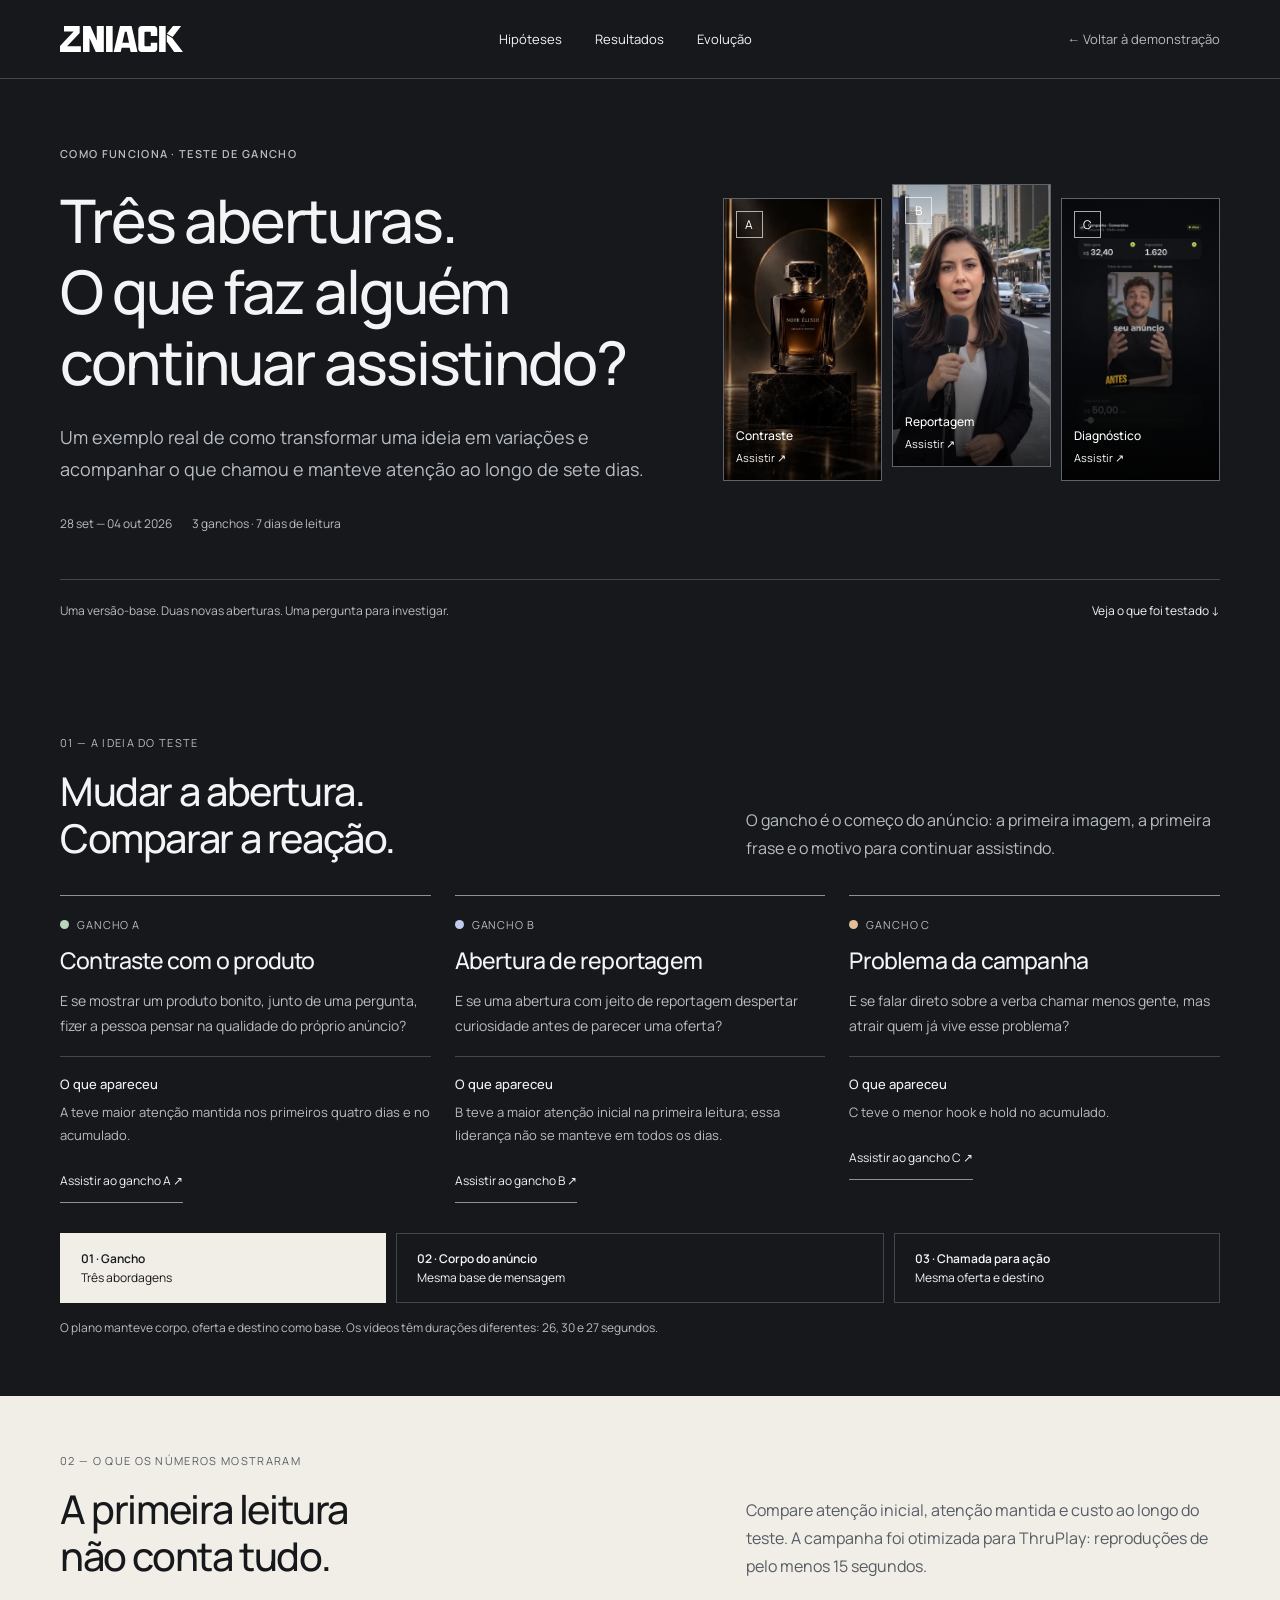
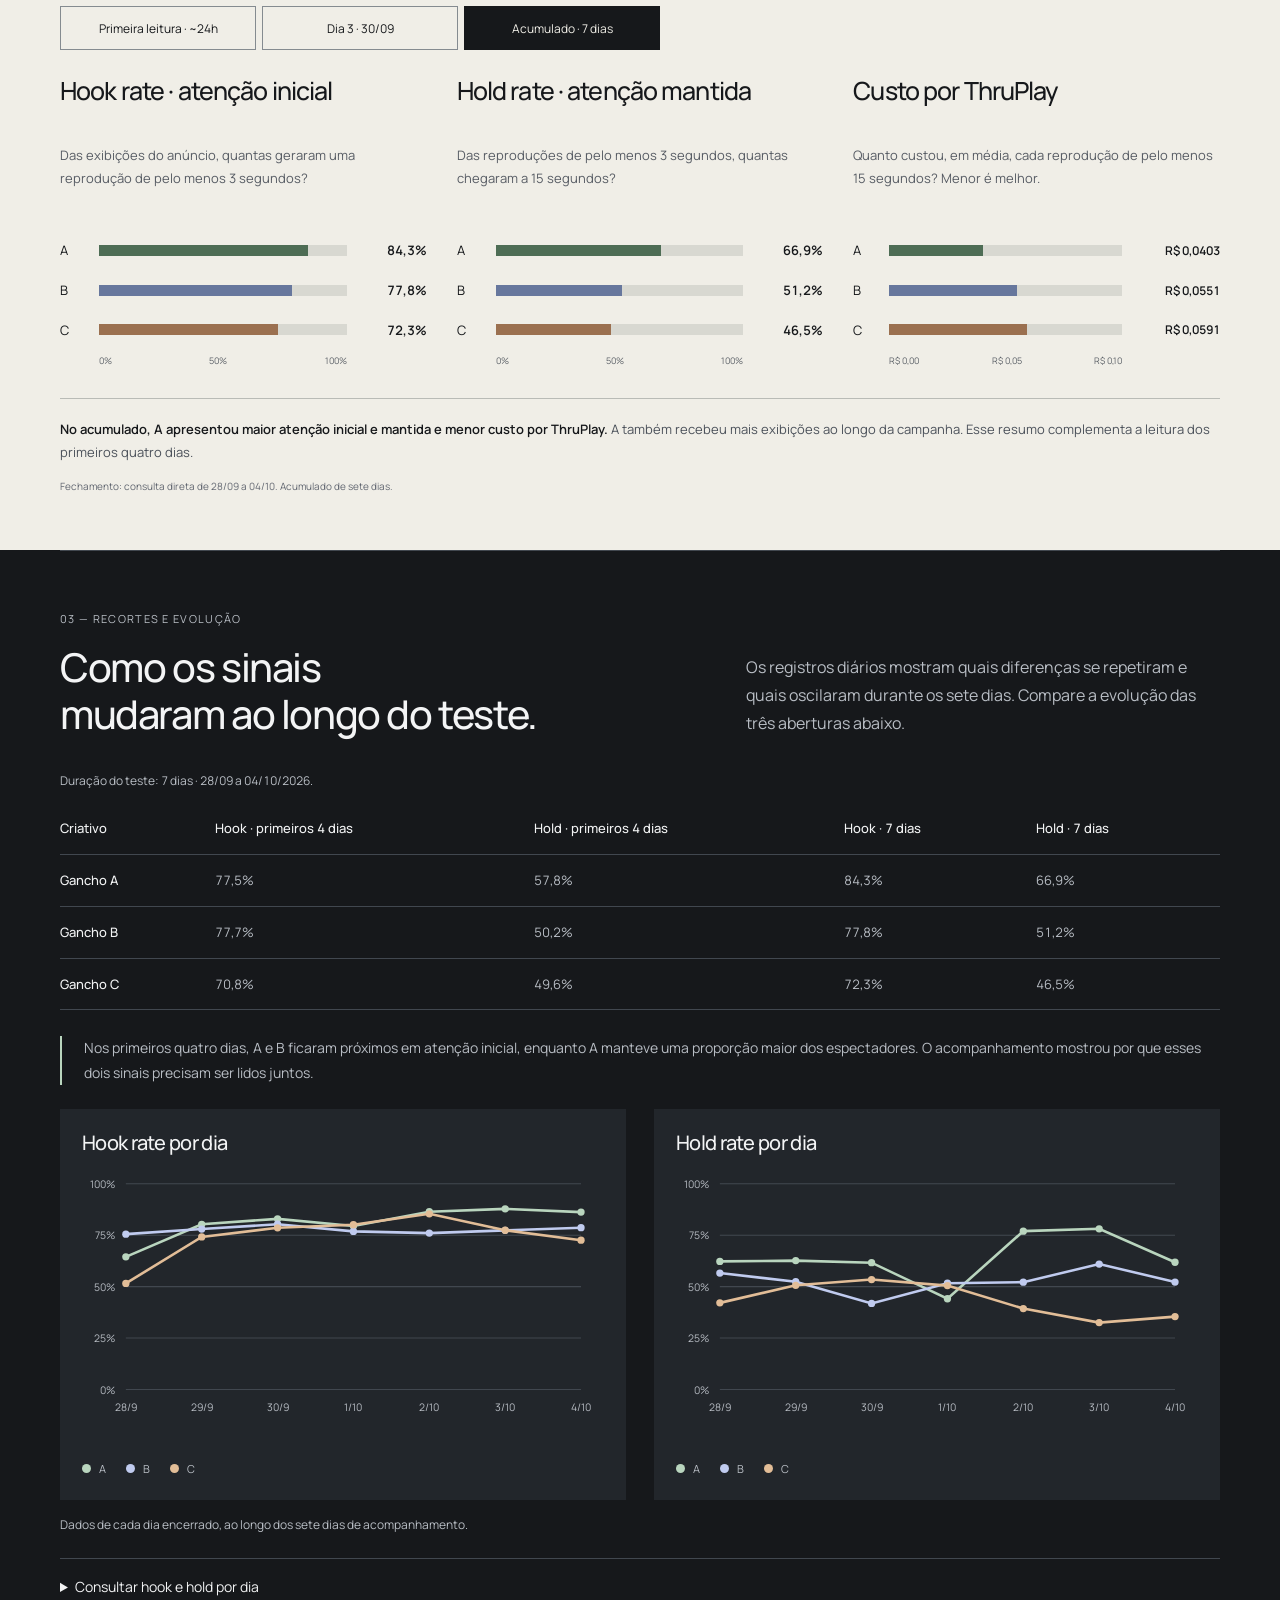
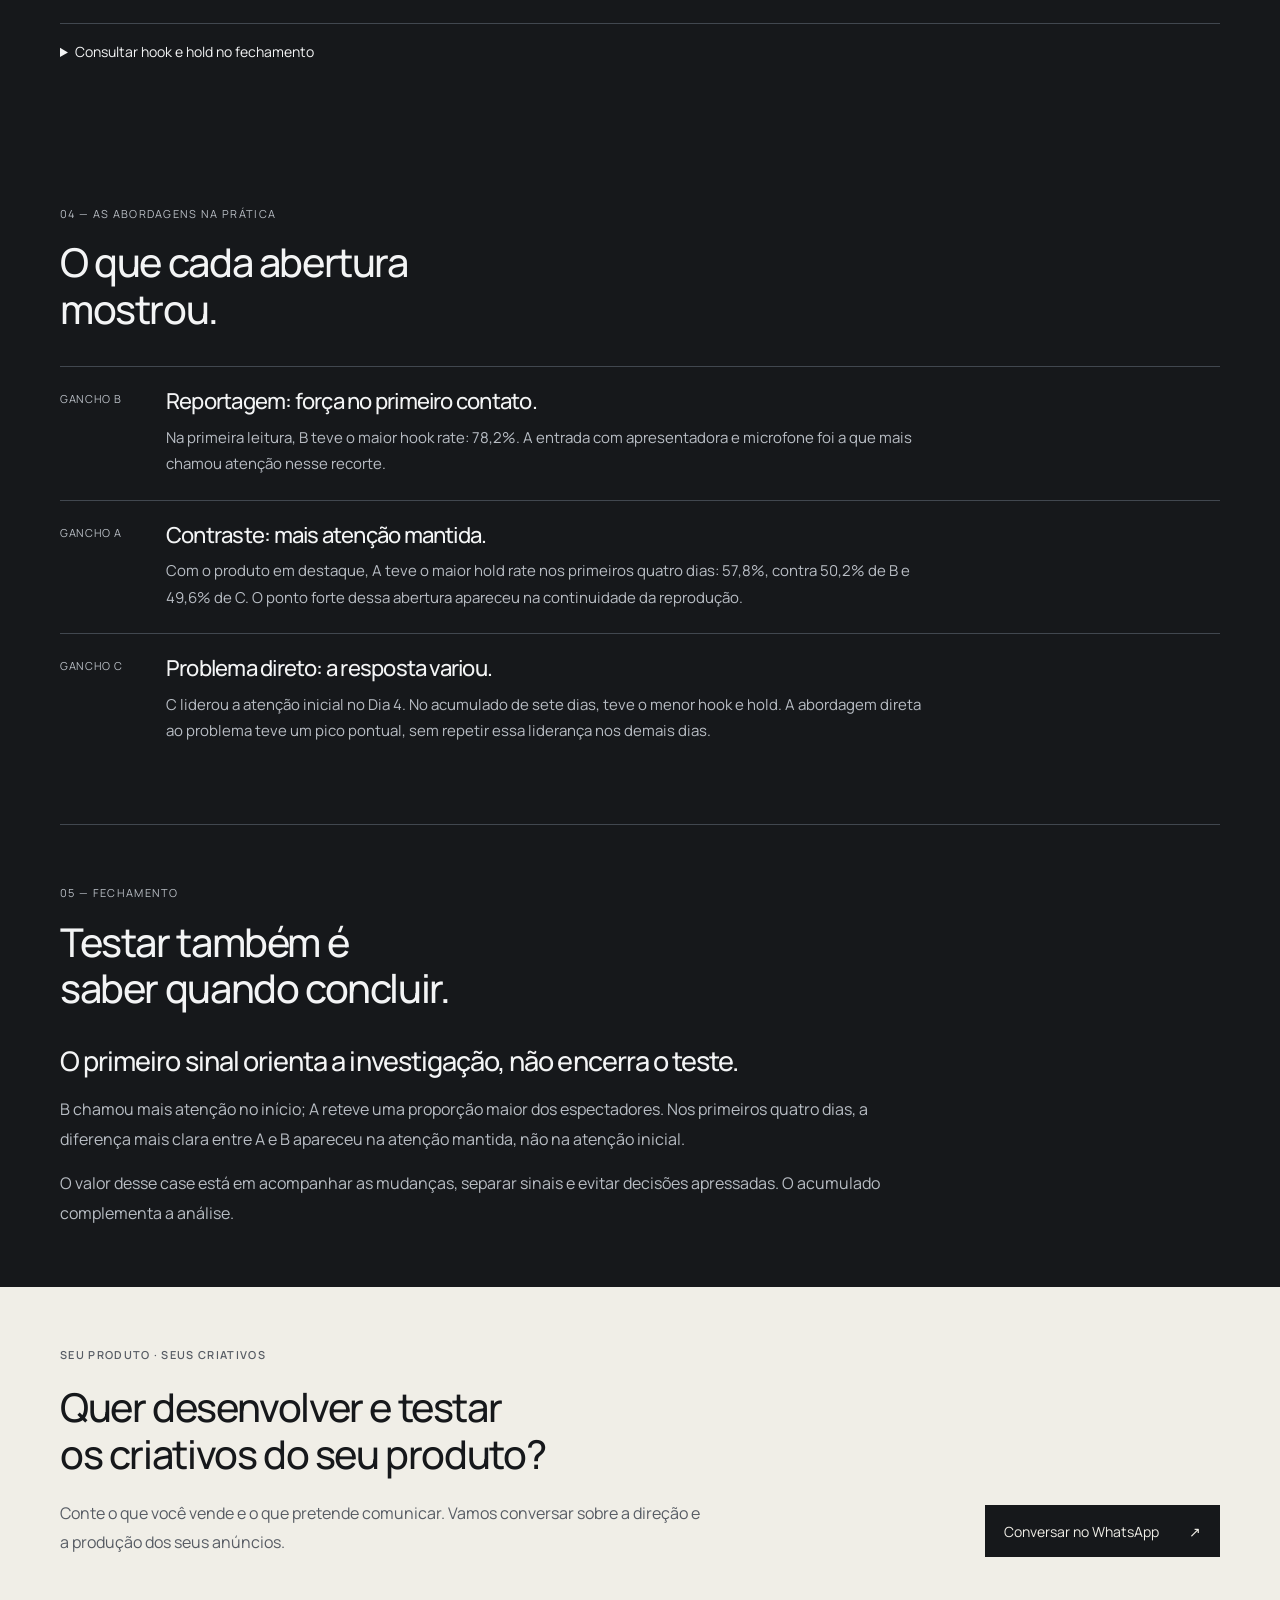
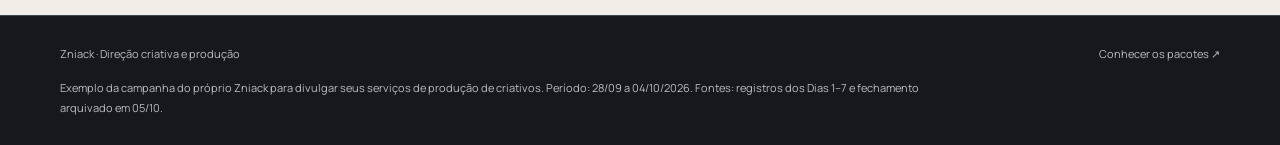
==== commit f76b0d20: "Publish approved editorial refinement of hook case" ====
--- a/case-teste-gancho/index.html
+++ b/case-teste-gancho/index.html
@@ -1,4 +1,4 @@
-<!DOCTYPE html><html lang="pt-BR"><head><meta charset="utf-8"><meta name="viewport" content="width=device-width, initial-scale=1"><link rel="canonical" href="https://www.zniack.com/case-teste-gancho/index.html"><meta name="description" content="Case de um Teste de Gancho: três aberturas e sete dias de acompanhamento mostram por que a primeira leitura não fecha a resposta."><title>Teste de Gancho: a primeira leitura não conta tudo | Zniack</title><link rel="preload" href="assets/manrope-latin.woff2" as="font" type="font/woff2" crossorigin><link rel="stylesheet" href="case.css?v=20261006-leitura"><script src="case.js" defer></script></head><body><a class="skip" href="#conteudo">Ir para o conteúdo</a><header class="header"><div class="header-inner wrap"><a class="logo" href="../index.html#case-gancho" aria-label="Zniack, voltar"><img src="assets/zniack-d1-branco.svg" alt="Zniack" width="1754" height="361"></a><nav class="version-nav" aria-label="Seções do case"><a href="#hipoteses">Hipóteses</a><a href="#resultados">Resultados</a><a href="#evolucao">Evolução</a></nav><a class="back-link" href="../index.html#case-gancho">← Voltar ao site</a></div></header><main id="conteudo"><section class="hero wrap"><div class="hero-grid"><div><p class="eyebrow">COMO FUNCIONA · TESTE DE GANCHO</p><h1>Três aberturas.<br>O que faz alguém<br>continuar assistindo?</h1><p class="lead">Um exemplo real de como transformar uma ideia em variações e acompanhar o que chamou e manteve atenção ao longo de sete dias.</p><div class="hero-meta"><span>28 set — 04 out 2026</span><span>3 ganchos · 7 dias de leitura</span></div></div><div class="hero-media"><div class="filmstrip">
+<!DOCTYPE html><html lang="pt-BR"><head><meta charset="utf-8"><meta name="viewport" content="width=device-width, initial-scale=1"><link rel="canonical" href="https://www.zniack.com/case-teste-gancho/index.html"><meta name="description" content="Case de um Teste de Gancho: três aberturas e sete dias de acompanhamento mostram por que a primeira leitura não fecha a resposta."><title>Teste de Gancho: a primeira leitura não conta tudo | Zniack</title><link rel="preload" href="assets/manrope-latin.woff2" as="font" type="font/woff2" crossorigin><link rel="stylesheet" href="case.css?v=20261006-leitura"><script src="case.js" defer></script></head><body><a class="skip" href="#conteudo">Ir para o conteúdo</a><header class="header"><div class="header-inner wrap"><a class="logo" href="../index.html#exemplos" aria-label="Zniack, voltar"><img src="assets/zniack-d1-branco.svg" alt="Zniack" width="1754" height="361"></a><nav class="version-nav" aria-label="Seções do case"><a href="#hipoteses">Hipóteses</a><a href="#resultados">Resultados</a><a href="#evolucao">Evolução</a></nav><a class="back-link" href="../index.html#exemplos">← Voltar à demonstração</a></div></header><main id="conteudo"><section class="hero wrap"><div class="hero-grid"><div><p class="eyebrow">COMO FUNCIONA · TESTE DE GANCHO</p><h1>Três aberturas.<br>O que faz alguém<br>continuar assistindo?</h1><p class="lead">Um exemplo real de como transformar uma ideia em variações e acompanhar o que chamou e manteve atenção ao longo de sete dias.</p><div class="hero-meta"><span>28 set — 04 out 2026</span><span>3 ganchos · 7 dias de leitura</span></div></div><div class="hero-media"><div class="filmstrip">
 <button class="film" data-play="a" aria-label="Assistir ao criativo completo com Gancho A"><img src="assets/gancho-a-first.webp" alt="Abertura A: frasco de perfume em uma cena de produto" width="720" height="1280"><span class="letter">A</span><span class="film-label"><strong>Contraste</strong>Assistir ↗</span></button>
 <button class="film" data-play="b" aria-label="Assistir ao criativo completo com Gancho B"><img src="assets/gancho-b-first.webp" alt="Abertura B: apresentadora com microfone em uma rua" width="720" height="1280"><span class="letter">B</span><span class="film-label"><strong>Reportagem</strong>Assistir ↗</span></button>
 <button class="film" data-play="c" aria-label="Assistir ao criativo completo com Gancho C"><img src="assets/gancho-c-first.webp" alt="Abertura C: cena ilustrativa de um painel de anúncios" width="720" height="1280"><span class="letter">C</span><span class="film-label"><strong>Diagnóstico</strong>Assistir ↗</span></button>
@@ -9,4 +9,4 @@
 <details class="disclosure final-disclosure"><summary>Consultar hook e hold no fechamento</summary><div class="table-wrap"><table class="rate-table"><caption>Acumulado de 28/09 a 04/10.</caption><thead><tr><th scope="col">Criativo</th><th scope="col">Hook rate</th><th scope="col">Hold rate</th></tr></thead><tbody><tr><th scope="row">Gancho A</th><td>84,3%</td><td>66,9%</td></tr><tr><th scope="row">Gancho B</th><td>77,8%</td><td>51,2%</td></tr><tr><th scope="row">Gancho C</th><td>72,3%</td><td>46,5%</td></tr></tbody></table></div></details></section>
 <section class="section wrap reading-section" id="aprendizado"><div class="section-heading"><div><p class="section-number">04 — AS ABORDAGENS NA PRÁTICA</p><h2>O que cada abertura<br>mostrou.</h2></div></div><div class="lesson"><span class="lesson-label">GANCHO B</span><div><h3>Reportagem: força no primeiro contato.</h3><p>Na primeira leitura, B teve o maior hook rate: 78,2%. A entrada com apresentadora e microfone foi a que mais chamou atenção nesse recorte.</p></div></div><div class="lesson"><span class="lesson-label">GANCHO A</span><div><h3>Contraste: mais atenção mantida.</h3><p>Com o produto em destaque, A teve o maior hold rate nos primeiros quatro dias: 57,8%, contra 50,2% de B e 49,6% de C. O ponto forte dessa abertura apareceu na continuidade da reprodução.</p></div></div><div class="lesson"><span class="lesson-label">GANCHO C</span><div><h3>Problema direto: a resposta variou.</h3><p>C liderou a atenção inicial no Dia 4. No acumulado de sete dias, teve o menor hook e hold. A abordagem direta ao problema teve um pico pontual, sem repetir essa liderança nos demais dias.</p></div></div></section>
 
-<section class="section wrap" id="fechamento"><div class="section-heading"><div><p class="section-number">05 — FECHAMENTO</p><h2>Testar também é<br>saber quando concluir.</h2></div></div><div class="closing-case-copy"><h3>O primeiro sinal orienta a investigação, não encerra o teste.</h3><p>B chamou mais atenção no início; A reteve uma proporção maior dos espectadores. Nos primeiros quatro dias, a diferença mais clara entre A e B apareceu na atenção mantida, não na atenção inicial.</p><p>O valor desse case está em acompanhar as mudanças, separar sinais e evitar decisões apressadas. O acumulado complementa a análise.</p></div></section><section class="section case-contact" id="seu-projeto" aria-labelledby="case-contact-title"><div class="wrap case-contact-inner"><div><p class="eyebrow">SEU PRODUTO · SEUS CRIATIVOS</p><h2 id="case-contact-title">Quer desenvolver e testar<br>os criativos do seu produto?</h2><p class="case-contact-copy">Conte o que você vende e o que pretende comunicar. Vamos conversar sobre a direção e a produção dos seus anúncios.</p></div><a class="btn case-contact-button" href="../index.html#contato">Conversar sobre meu projeto <span aria-hidden="true">↗</span></a></div></section></main><footer class="footer"><div class="wrap"><div class="footer-top"><span>Zniack · Direção criativa e produção</span><a href="../index.html#case-gancho">Voltar ao site ↗</a></div><p>Exemplo da campanha do próprio Zniack para divulgar seus serviços de produção de criativos. Período: 28/09 a 04/10/2026. Fontes: registros dos Dias 1–7 e fechamento arquivado em 05/10.</p></div></footer><dialog id="creative-dialog" aria-labelledby="dialog-title"><div class="dialog-head"><h2 id="dialog-title">Criativo completo</h2><button id="close-video" type="button" autofocus>Fechar ×</button></div><video class="dialog-video" id="case-video" playsinline controls preload="none"></video><p class="video-status" id="case-video-status" role="status" hidden></p></dialog></body></html>+<section class="section wrap" id="fechamento"><div class="section-heading"><div><p class="section-number">05 — FECHAMENTO</p><h2>Testar também é<br>saber quando concluir.</h2></div></div><div class="closing-case-copy"><h3>O primeiro sinal orienta a investigação, não encerra o teste.</h3><p>B chamou mais atenção no início; A reteve uma proporção maior dos espectadores. Nos primeiros quatro dias, a diferença mais clara entre A e B apareceu na atenção mantida, não na atenção inicial.</p><p>O valor desse case está em acompanhar as mudanças, separar sinais e evitar decisões apressadas. O acumulado complementa a análise.</p></div></section><section class="section case-contact" id="seu-projeto" aria-labelledby="case-contact-title"><div class="wrap case-contact-inner"><div><p class="eyebrow">SEU PRODUTO · SEUS CRIATIVOS</p><h2 id="case-contact-title">Quer desenvolver e testar<br>os criativos do seu produto?</h2><p class="case-contact-copy">Conte o que você vende e o que pretende comunicar. Vamos conversar sobre a direção e a produção dos seus anúncios.</p></div><a class="btn case-contact-button" href="https://wa.me/5564992907301?text=Quero%20conversar%20sobre%20os%20pacotes%20de%20criativos." target="_blank" rel="noopener noreferrer">Conversar no WhatsApp <span aria-hidden="true">↗</span></a></div></section></main><footer class="footer"><div class="wrap"><div class="footer-top"><span>Zniack · Direção criativa e produção</span><a href="../index.html#pacotes">Conhecer os pacotes ↗</a></div><p>Exemplo da campanha do próprio Zniack para divulgar seus serviços de produção de criativos. Período: 28/09 a 04/10/2026. Fontes: registros dos Dias 1–7 e fechamento arquivado em 05/10.</p></div></footer><dialog id="creative-dialog" aria-labelledby="dialog-title"><div class="dialog-head"><h2 id="dialog-title">Criativo completo</h2><button id="close-video" type="button" autofocus>Fechar ×</button></div><video class="dialog-video" id="case-video" playsinline controls preload="none"></video><p class="video-status" id="case-video-status" role="status" hidden></p></dialog></body></html>
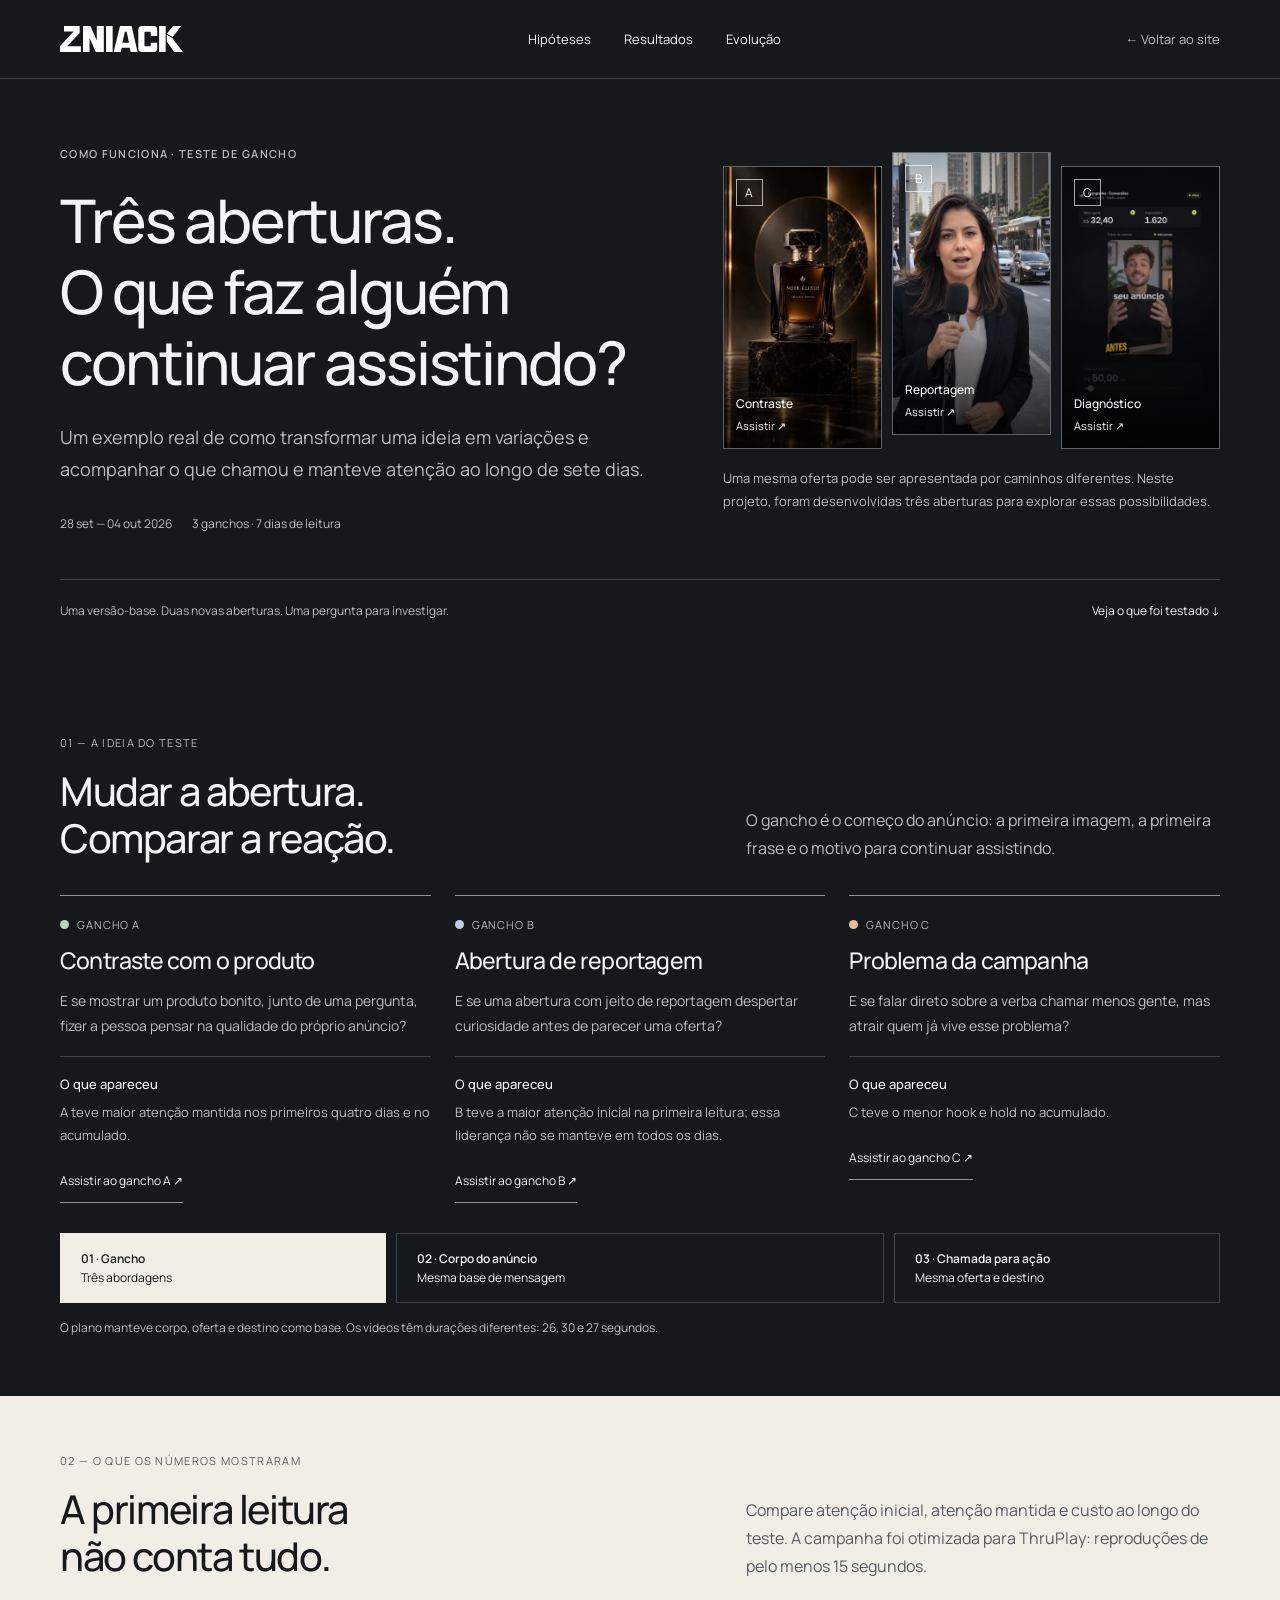
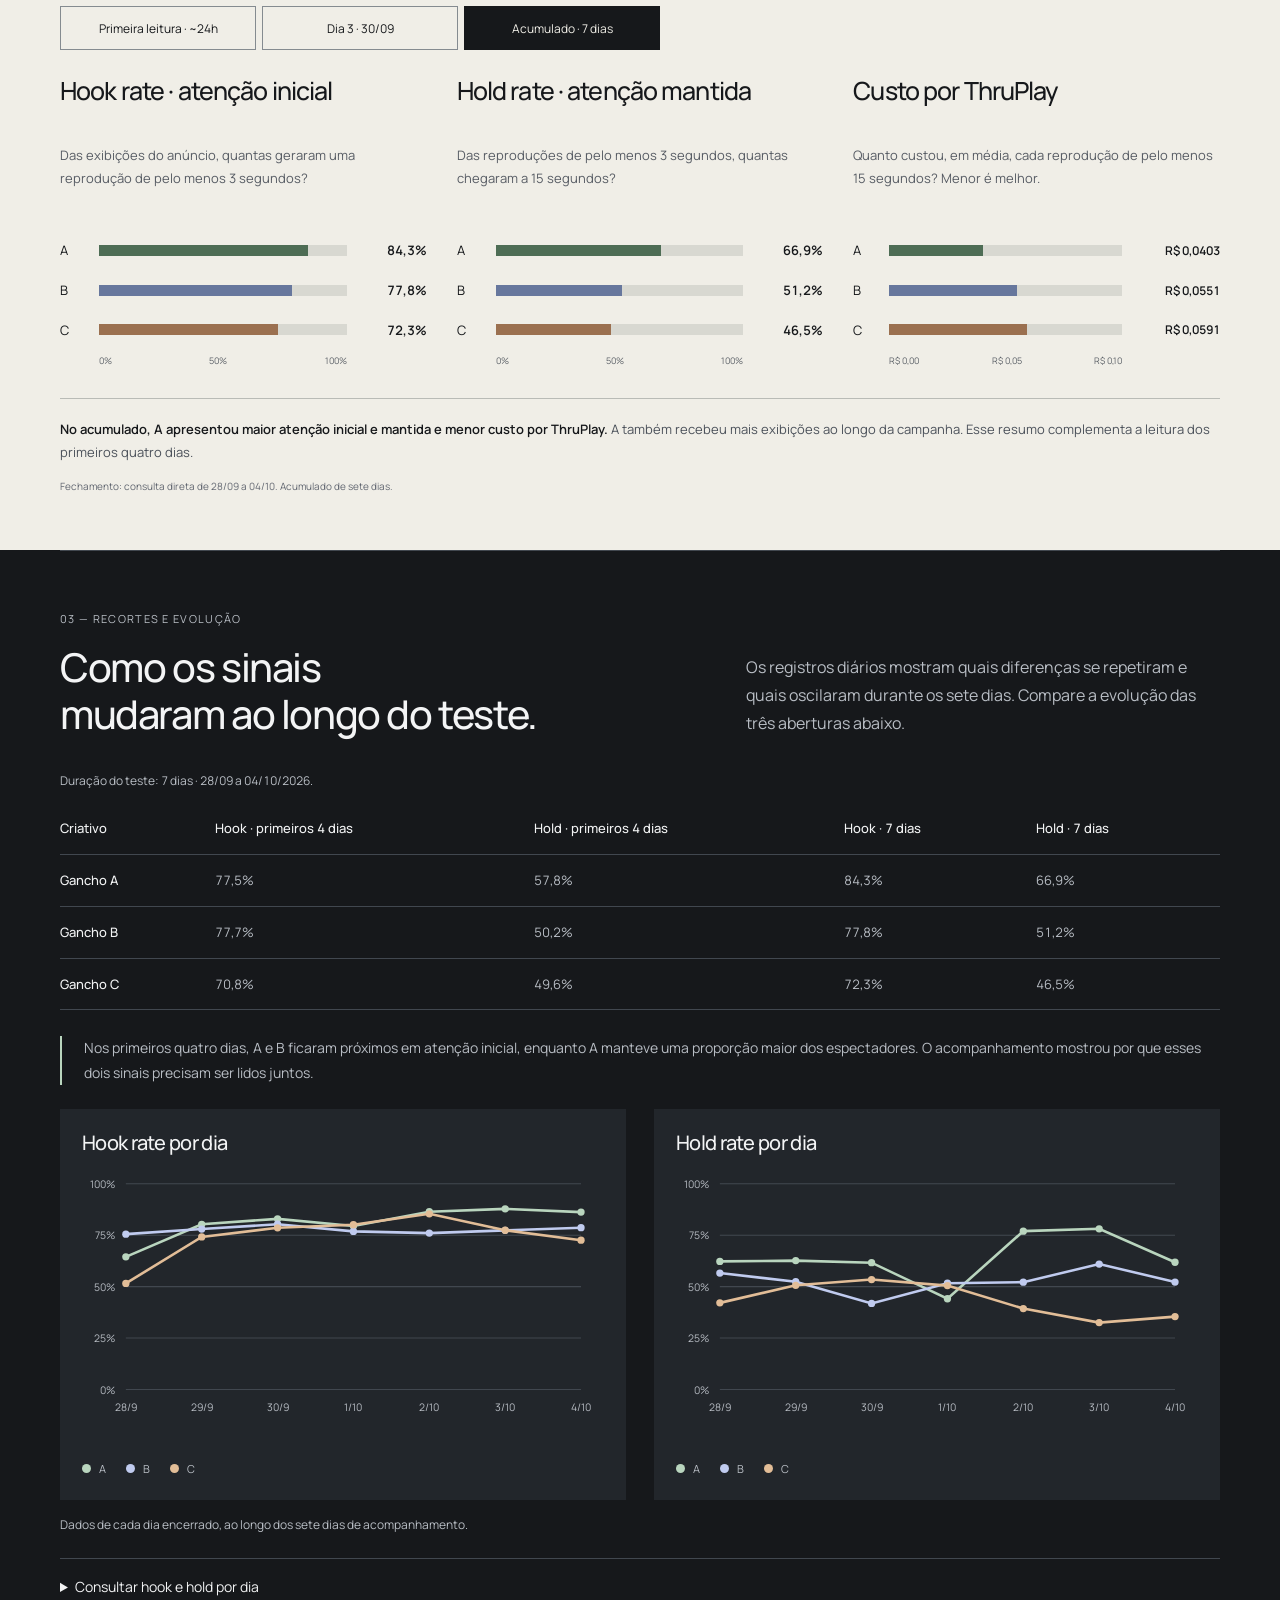
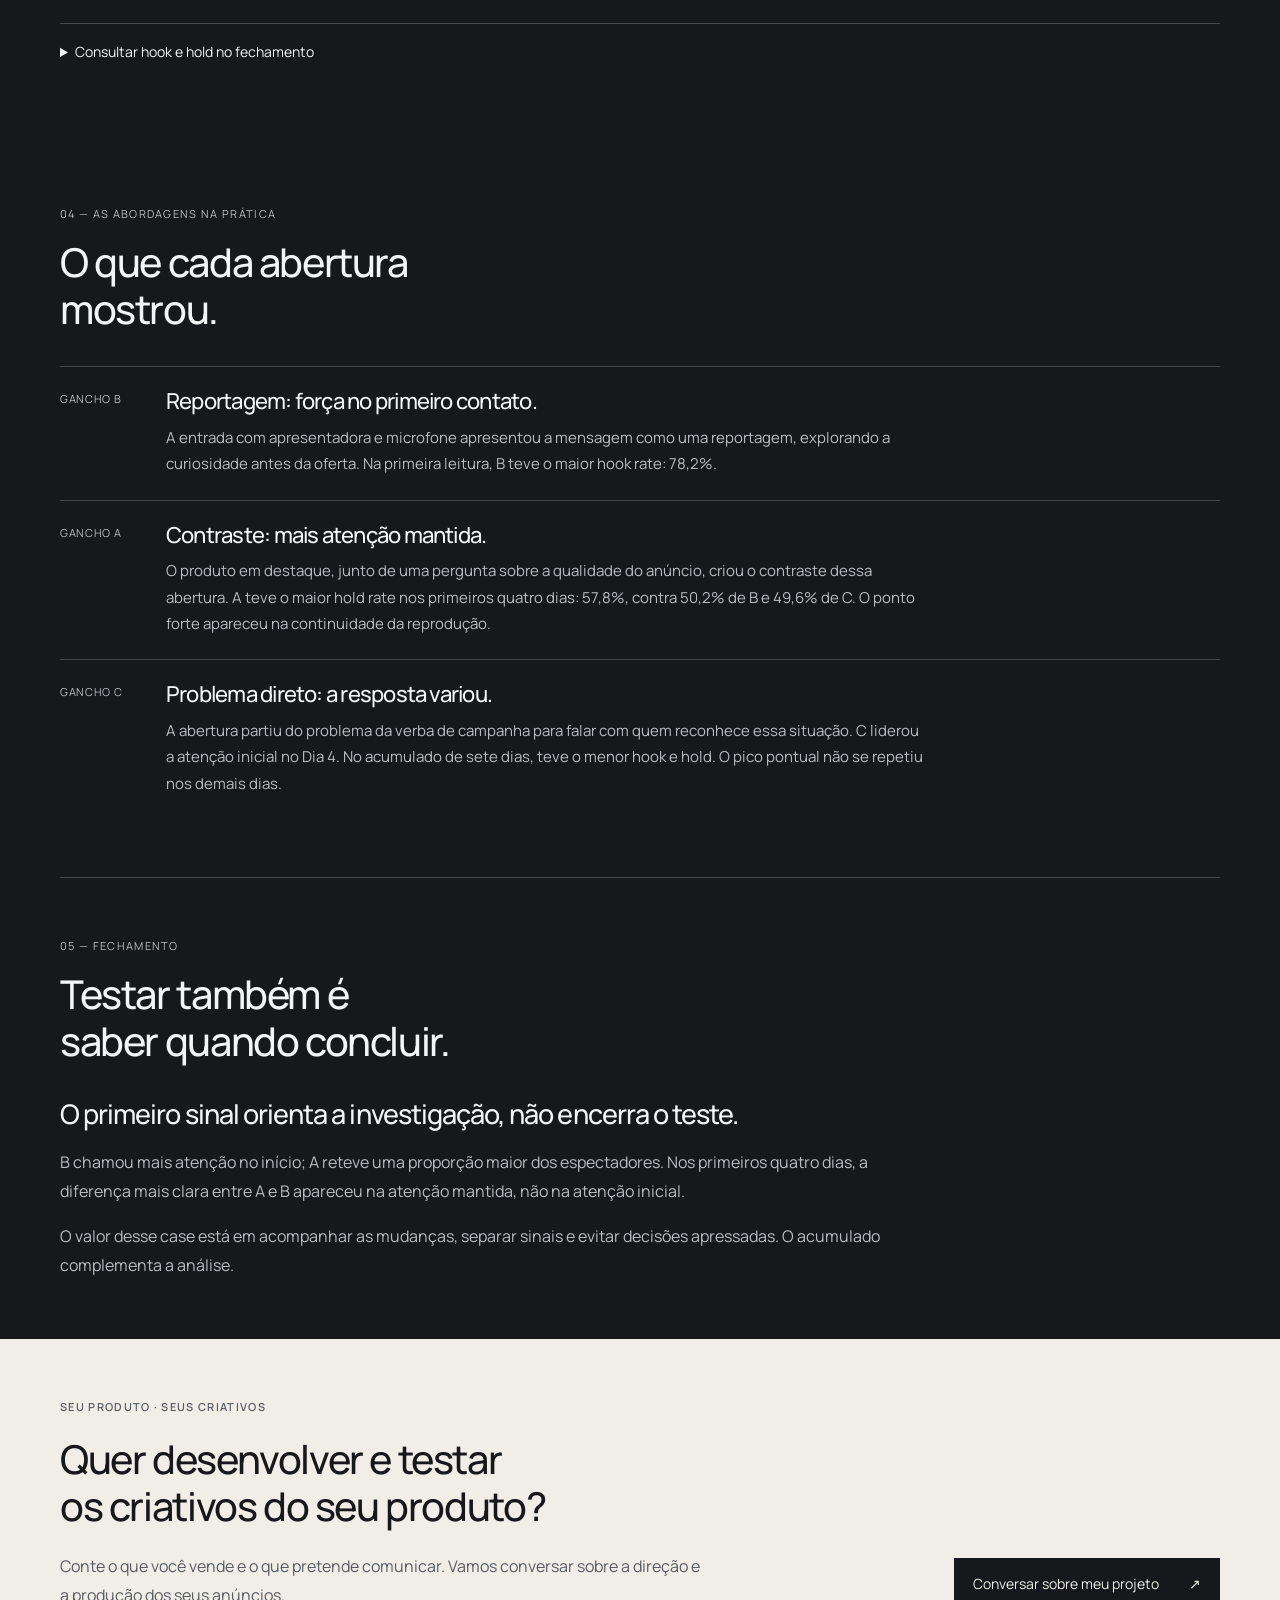
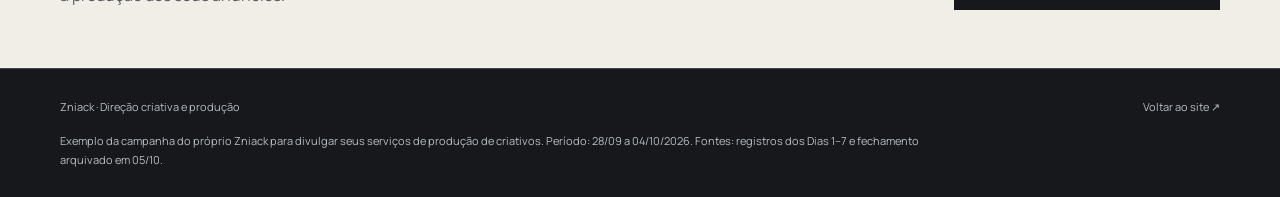
==== commit eee2318a: "Connect creative approaches to observations in hook case" ====
--- a/case-teste-gancho/index.html
+++ b/case-teste-gancho/index.html
@@ -1,12 +1,12 @@
-<!DOCTYPE html><html lang="pt-BR"><head><meta charset="utf-8"><meta name="viewport" content="width=device-width, initial-scale=1"><link rel="canonical" href="https://www.zniack.com/case-teste-gancho/index.html"><meta name="description" content="Case de um Teste de Gancho: três aberturas e sete dias de acompanhamento mostram por que a primeira leitura não fecha a resposta."><title>Teste de Gancho: a primeira leitura não conta tudo | Zniack</title><link rel="preload" href="assets/manrope-latin.woff2" as="font" type="font/woff2" crossorigin><link rel="stylesheet" href="case.css?v=20261006-leitura"><script src="case.js" defer></script></head><body><a class="skip" href="#conteudo">Ir para o conteúdo</a><header class="header"><div class="header-inner wrap"><a class="logo" href="../index.html#exemplos" aria-label="Zniack, voltar"><img src="assets/zniack-d1-branco.svg" alt="Zniack" width="1754" height="361"></a><nav class="version-nav" aria-label="Seções do case"><a href="#hipoteses">Hipóteses</a><a href="#resultados">Resultados</a><a href="#evolucao">Evolução</a></nav><a class="back-link" href="../index.html#exemplos">← Voltar à demonstração</a></div></header><main id="conteudo"><section class="hero wrap"><div class="hero-grid"><div><p class="eyebrow">COMO FUNCIONA · TESTE DE GANCHO</p><h1>Três aberturas.<br>O que faz alguém<br>continuar assistindo?</h1><p class="lead">Um exemplo real de como transformar uma ideia em variações e acompanhar o que chamou e manteve atenção ao longo de sete dias.</p><div class="hero-meta"><span>28 set — 04 out 2026</span><span>3 ganchos · 7 dias de leitura</span></div></div><div class="hero-media"><div class="filmstrip">
+<!DOCTYPE html><html lang="pt-BR"><head><meta charset="utf-8"><meta name="viewport" content="width=device-width, initial-scale=1"><link rel="canonical" href="https://www.zniack.com/case-teste-gancho/index.html"><meta name="description" content="Case de um Teste de Gancho: três aberturas e sete dias de acompanhamento mostram por que a primeira leitura não fecha a resposta."><title>Teste de Gancho: a primeira leitura não conta tudo | Zniack</title><link rel="preload" href="assets/manrope-latin.woff2" as="font" type="font/woff2" crossorigin><link rel="stylesheet" href="case.css?v=20261006-leitura"><script src="case.js" defer></script></head><body><a class="skip" href="#conteudo">Ir para o conteúdo</a><header class="header"><div class="header-inner wrap"><a class="logo" href="../index.html#case-gancho" aria-label="Zniack, voltar"><img src="assets/zniack-d1-branco.svg" alt="Zniack" width="1754" height="361"></a><nav class="version-nav" aria-label="Seções do case"><a href="#hipoteses">Hipóteses</a><a href="#resultados">Resultados</a><a href="#evolucao">Evolução</a></nav><a class="back-link" href="../index.html#case-gancho">← Voltar ao site</a></div></header><main id="conteudo"><section class="hero wrap"><div class="hero-grid"><div><p class="eyebrow">COMO FUNCIONA · TESTE DE GANCHO</p><h1>Três aberturas.<br>O que faz alguém<br>continuar assistindo?</h1><p class="lead">Um exemplo real de como transformar uma ideia em variações e acompanhar o que chamou e manteve atenção ao longo de sete dias.</p><div class="hero-meta"><span>28 set — 04 out 2026</span><span>3 ganchos · 7 dias de leitura</span></div></div><div class="hero-media"><div class="filmstrip">
 <button class="film" data-play="a" aria-label="Assistir ao criativo completo com Gancho A"><img src="assets/gancho-a-first.webp" alt="Abertura A: frasco de perfume em uma cena de produto" width="720" height="1280"><span class="letter">A</span><span class="film-label"><strong>Contraste</strong>Assistir ↗</span></button>
 <button class="film" data-play="b" aria-label="Assistir ao criativo completo com Gancho B"><img src="assets/gancho-b-first.webp" alt="Abertura B: apresentadora com microfone em uma rua" width="720" height="1280"><span class="letter">B</span><span class="film-label"><strong>Reportagem</strong>Assistir ↗</span></button>
 <button class="film" data-play="c" aria-label="Assistir ao criativo completo com Gancho C"><img src="assets/gancho-c-first.webp" alt="Abertura C: cena ilustrativa de um painel de anúncios" width="720" height="1280"><span class="letter">C</span><span class="film-label"><strong>Diagnóstico</strong>Assistir ↗</span></button>
-</div></div></div><div class="hero-foot"><span>Uma versão-base. Duas novas aberturas. Uma pergunta para investigar.</span><a href="#hipoteses">Veja o que foi testado ↓</a></div></section>
+</div><p class="creative-context">Uma mesma oferta pode ser apresentada por caminhos diferentes. Neste projeto, foram desenvolvidas três aberturas para explorar essas possibilidades.</p></div></div><div class="hero-foot"><span>Uma versão-base. Duas novas aberturas. Uma pergunta para investigar.</span><a href="#hipoteses">Veja o que foi testado ↓</a></div></section>
 <section class="section wrap opening-section" id="hipoteses"><div class="section-heading"><div><p class="section-number">01 — A IDEIA DO TESTE</p><h2>Mudar a abertura.<br>Comparar a reação.</h2></div><p>O gancho é o começo do anúncio: a primeira imagem, a primeira frase e o motivo para continuar assistindo.</p></div><div class="cards"><article class="hypothesis"><p class="variant"><span class="dot a"></span>GANCHO A</p><h3>Contraste com o produto</h3><p>E se mostrar um produto bonito, junto de uma pergunta, fizer a pessoa pensar na qualidade do próprio anúncio?</p><p class="observed"><strong>O que apareceu</strong>A teve maior atenção mantida nos primeiros quatro dias e no acumulado.</p><button class="text-button" type="button" data-play="a">Assistir ao gancho A ↗</button></article><article class="hypothesis"><p class="variant"><span class="dot b"></span>GANCHO B</p><h3>Abertura de reportagem</h3><p>E se uma abertura com jeito de reportagem despertar curiosidade antes de parecer uma oferta?</p><p class="observed"><strong>O que apareceu</strong>B teve a maior atenção inicial na primeira leitura; essa liderança não se manteve em todos os dias.</p><button class="text-button" type="button" data-play="b">Assistir ao gancho B ↗</button></article><article class="hypothesis"><p class="variant"><span class="dot c"></span>GANCHO C</p><h3>Problema da campanha</h3><p>E se falar direto sobre a verba chamar menos gente, mas atrair quem já vive esse problema?</p><p class="observed"><strong>O que apareceu</strong>C teve o menor hook e hold no acumulado.</p><button class="text-button" type="button" data-play="c">Assistir ao gancho C ↗</button></article></div><div class="structure" aria-label="Estrutura do teste"><div><strong>01 · Gancho</strong>Três abordagens</div><div><strong>02 · Corpo do anúncio</strong>Mesma base de mensagem</div><div><strong>03 · Chamada para ação</strong>Mesma oferta e destino</div></div><p class="structure-note">O plano manteve corpo, oferta e destino como base. Os vídeos têm durações diferentes: 26, 30 e 27 segundos.</p></section><div class="results" id="resultados"><div class="wrap"><div class="section-heading"><div><p class="section-number">02 — O QUE OS NÚMEROS MOSTRARAM</p><h2>A primeira leitura<br>não conta tudo.</h2></div><p>Compare atenção inicial, atenção mantida e custo ao longo do teste. A campanha foi otimizada para ThruPlay: reproduções de pelo menos 15 segundos.</p></div><div class="period-switch three-periods" role="group" aria-label="Período dos gráficos" data-enhancement hidden><button type="button" data-period="early" aria-pressed="false">Primeira leitura · ~24h</button><button type="button" data-period="middle" aria-pressed="false">Dia 3 · 30/09</button><button type="button" data-period="final" aria-pressed="true">Acumulado · 7 dias</button></div><div data-chart-period="early" hidden><div class="metric-grid has-cost"><figure class="metric" aria-labelledby="early-hook"><h3 id="early-hook">Hook rate · atenção inicial</h3><p>Das exibições do anúncio, quantas geraram uma reprodução de pelo menos 3 segundos?</p><div class="metric-rows"><div class="metric-row"><span aria-label="Gancho A">A</span><div class="bar-track" aria-hidden="true"><div class="bar-fill a" style="width:69.20000%"></div></div><span class="metric-value">69,2%</span></div><div class="metric-row"><span aria-label="Gancho B">B</span><div class="bar-track" aria-hidden="true"><div class="bar-fill b" style="width:78.20000%"></div></div><span class="metric-value">78,2%</span></div><div class="metric-row"><span aria-label="Gancho C">C</span><div class="bar-track" aria-hidden="true"><div class="bar-fill c" style="width:55.80000%"></div></div><span class="metric-value">55,8%</span></div></div><div class="scale" aria-hidden="true"><span>0%</span><span>50%</span><span>100%</span></div></figure><figure class="metric" aria-labelledby="early-hold"><h3 id="early-hold">Hold rate · atenção mantida</h3><p>Das reproduções de pelo menos 3 segundos, quantas chegaram a 15 segundos?</p><div class="metric-rows"><div class="metric-row"><span aria-label="Gancho A">A</span><div class="bar-track" aria-hidden="true"><div class="bar-fill a" style="width:65.40000%"></div></div><span class="metric-value">65,4%</span></div><div class="metric-row"><span aria-label="Gancho B">B</span><div class="bar-track" aria-hidden="true"><div class="bar-fill b" style="width:56.50000%"></div></div><span class="metric-value">56,5%</span></div><div class="metric-row"><span aria-label="Gancho C">C</span><div class="bar-track" aria-hidden="true"><div class="bar-fill c" style="width:47.00000%"></div></div><span class="metric-value">47,0%</span></div></div><div class="scale" aria-hidden="true"><span>0%</span><span>50%</span><span>100%</span></div></figure><figure class="metric cost-metric" aria-labelledby="early-cost"><h3 id="early-cost">Custo por ThruPlay</h3><p>Quanto custou, em média, cada reprodução de pelo menos 15 segundos? Menor é melhor.</p><div class="metric-rows"><div class="metric-row cost-row"><span aria-label="Gancho A">A</span><div class="bar-track" aria-hidden="true"><div class="bar-fill a" style="width:79.20290%"></div></div><span class="cost-value">R$ 0,0792</span></div><div class="metric-row cost-row"><span aria-label="Gancho B">B</span><div class="bar-track" aria-hidden="true"><div class="bar-fill b" style="width:75.89552%"></div></div><span class="cost-value">R$ 0,0759</span></div><div class="metric-row cost-row"><span aria-label="Gancho C">C</span><div class="bar-track" aria-hidden="true"><div class="bar-fill c" style="width:74.24658%"></div></div><span class="cost-value">R$ 0,0742</span></div></div><div class="scale cost-scale" aria-hidden="true"><span>R$ 0,00</span><span>R$ 0,05</span><span>R$ 0,10</span></div></figure></div><p class="chart-note"><strong>B chamou mais atenção no início. A manteve uma proporção maior dessa atenção.</strong> C teve o menor custo por ThruPlay nessa leitura.</p><p class="chart-source">Primeira leitura: registro acumulado de aproximadamente 24h e captura correspondente, em 29/09.</p></div><div data-chart-period="middle" hidden><div class="metric-grid has-cost"><figure class="metric" aria-labelledby="middle-hook"><h3 id="middle-hook">Hook rate · atenção inicial</h3><p>Das exibições do anúncio, quantas geraram uma reprodução de pelo menos 3 segundos?</p><div class="metric-rows"><div class="metric-row"><span aria-label="Gancho A">A</span><div class="bar-track" aria-hidden="true"><div class="bar-fill a" style="width:82.95455%"></div></div><span class="metric-value">83,0%</span></div><div class="metric-row"><span aria-label="Gancho B">B</span><div class="bar-track" aria-hidden="true"><div class="bar-fill b" style="width:80.32787%"></div></div><span class="metric-value">80,3%</span></div><div class="metric-row"><span aria-label="Gancho C">C</span><div class="bar-track" aria-hidden="true"><div class="bar-fill c" style="width:78.60825%"></div></div><span class="metric-value">78,6%</span></div></div><div class="scale" aria-hidden="true"><span>0%</span><span>50%</span><span>100%</span></div></figure><figure class="metric" aria-labelledby="middle-hold"><h3 id="middle-hold">Hold rate · atenção mantida</h3><p>Das reproduções de pelo menos 3 segundos, quantas chegaram a 15 segundos?</p><div class="metric-rows"><div class="metric-row"><span aria-label="Gancho A">A</span><div class="bar-track" aria-hidden="true"><div class="bar-fill a" style="width:61.64384%"></div></div><span class="metric-value">61,6%</span></div><div class="metric-row"><span aria-label="Gancho B">B</span><div class="bar-track" aria-hidden="true"><div class="bar-fill b" style="width:41.83673%"></div></div><span class="metric-value">41,8%</span></div><div class="metric-row"><span aria-label="Gancho C">C</span><div class="bar-track" aria-hidden="true"><div class="bar-fill c" style="width:53.44262%"></div></div><span class="metric-value">53,4%</span></div></div><div class="scale" aria-hidden="true"><span>0%</span><span>50%</span><span>100%</span></div></figure><figure class="metric cost-metric" aria-labelledby="middle-cost"><h3 id="middle-cost">Custo por ThruPlay</h3><p>Quanto custou, em média, cada reprodução de pelo menos 15 segundos? Menor é melhor.</p><div class="metric-rows"><div class="metric-row cost-row"><span aria-label="Gancho A">A</span><div class="bar-track" aria-hidden="true"><div class="bar-fill a" style="width:72.05556%"></div></div><span class="cost-value">R$ 0,0721</span></div><div class="metric-row cost-row"><span aria-label="Gancho B">B</span><div class="bar-track" aria-hidden="true"><div class="bar-fill b" style="width:71.70732%"></div></div><span class="cost-value">R$ 0,0717</span></div><div class="metric-row cost-row"><span aria-label="Gancho C">C</span><div class="bar-track" aria-hidden="true"><div class="bar-fill c" style="width:71.41104%"></div></div><span class="cost-value">R$ 0,0714</span></div></div><div class="scale cost-scale" aria-hidden="true"><span>R$ 0,00</span><span>R$ 0,05</span><span>R$ 0,10</span></div></figure></div><p class="chart-note"><strong>No Dia 3, A liderou tanto a atenção inicial quanto a atenção mantida.</strong> B e C ficaram mais próximos de A em hook. Os três tiveram custos por ThruPlay próximos.</p><p class="chart-source">Dia 3: dados do dia 30/09 encerrado, reconsultados no fechamento.</p></div><div data-chart-period="final"><div class="metric-grid has-cost"><figure class="metric" aria-labelledby="final-hook"><h3 id="final-hook">Hook rate · atenção inicial</h3><p>Das exibições do anúncio, quantas geraram uma reprodução de pelo menos 3 segundos?</p><div class="metric-rows"><div class="metric-row"><span aria-label="Gancho A">A</span><div class="bar-track" aria-hidden="true"><div class="bar-fill a" style="width:84.30085%"></div></div><span class="metric-value">84,3%</span></div><div class="metric-row"><span aria-label="Gancho B">B</span><div class="bar-track" aria-hidden="true"><div class="bar-fill b" style="width:77.79767%"></div></div><span class="metric-value">77,8%</span></div><div class="metric-row"><span aria-label="Gancho C">C</span><div class="bar-track" aria-hidden="true"><div class="bar-fill c" style="width:72.27113%"></div></div><span class="metric-value">72,3%</span></div></div><div class="scale" aria-hidden="true"><span>0%</span><span>50%</span><span>100%</span></div></figure><figure class="metric" aria-labelledby="final-hold"><h3 id="final-hold">Hold rate · atenção mantida</h3><p>Das reproduções de pelo menos 3 segundos, quantas chegaram a 15 segundos?</p><div class="metric-rows"><div class="metric-row"><span aria-label="Gancho A">A</span><div class="bar-track" aria-hidden="true"><div class="bar-fill a" style="width:66.90123%"></div></div><span class="metric-value">66,9%</span></div><div class="metric-row"><span aria-label="Gancho B">B</span><div class="bar-track" aria-hidden="true"><div class="bar-fill b" style="width:51.20829%"></div></div><span class="metric-value">51,2%</span></div><div class="metric-row"><span aria-label="Gancho C">C</span><div class="bar-track" aria-hidden="true"><div class="bar-fill c" style="width:46.52862%"></div></div><span class="metric-value">46,5%</span></div></div><div class="scale" aria-hidden="true"><span>0%</span><span>50%</span><span>100%</span></div></figure><figure class="metric cost-metric" aria-labelledby="final-cost"><h3 id="final-cost">Custo por ThruPlay</h3><p>Quanto custou, em média, cada reprodução de pelo menos 15 segundos? Menor é melhor.</p><div class="metric-rows"><div class="metric-row cost-row"><span aria-label="Gancho A">A</span><div class="bar-track" aria-hidden="true"><div class="bar-fill a" style="width:40.28926%"></div></div><span class="cost-value">R$ 0,0403</span></div><div class="metric-row cost-row"><span aria-label="Gancho B">B</span><div class="bar-track" aria-hidden="true"><div class="bar-fill b" style="width:55.07865%"></div></div><span class="cost-value">R$ 0,0551</span></div><div class="metric-row cost-row"><span aria-label="Gancho C">C</span><div class="bar-track" aria-hidden="true"><div class="bar-fill c" style="width:59.07068%"></div></div><span class="cost-value">R$ 0,0591</span></div></div><div class="scale cost-scale" aria-hidden="true"><span>R$ 0,00</span><span>R$ 0,05</span><span>R$ 0,10</span></div></figure></div><p class="chart-note"><strong>No acumulado, A apresentou maior atenção inicial e mantida e menor custo por ThruPlay.</strong> A também recebeu mais exibições ao longo da campanha. Esse resumo complementa a leitura dos primeiros quatro dias.</p><p class="chart-source">Fechamento: consulta direta de 28/09 a 04/10. Acumulado de sete dias.</p></div></div></div><section class="section wrap" id="evolucao"><div class="section-heading"><div><p class="section-number">03 — RECORTES E EVOLUÇÃO</p><h2>Como os sinais<br>mudaram ao longo do teste.</h2></div><p>Os registros diários mostram quais diferenças se repetiram e quais oscilaram durante os sete dias. Compare a evolução das três aberturas abaixo.</p></div><div class="table-wrap"><table class="day-table"><caption>Duração do teste: 7 dias · 28/09 a 04/10/2026.</caption><thead><tr><th scope="col">Criativo</th><th scope="col">Hook · primeiros 4 dias</th><th scope="col">Hold · primeiros 4 dias</th><th scope="col">Hook · 7 dias</th><th scope="col">Hold · 7 dias</th></tr></thead><tbody><tr><th scope="row">Gancho A</th><td>77,5%</td><td>57,8%</td><td>84,3%</td><td>66,9%</td></tr><tr><th scope="row">Gancho B</th><td>77,7%</td><td>50,2%</td><td>77,8%</td><td>51,2%</td></tr><tr><th scope="row">Gancho C</th><td>70,8%</td><td>49,6%</td><td>72,3%</td><td>46,5%</td></tr></tbody></table></div><p class="deep-note">Nos primeiros quatro dias, A e B ficaram próximos em atenção inicial, enquanto A manteve uma proporção maior dos espectadores. O acompanhamento mostrou por que esses dois sinais precisam ser lidos juntos.</p>
 <div class="line-grid"><figure class="line-chart"><h3>Hook rate por dia</h3><svg viewBox="0 0 500 270" role="img" aria-label="Evolução diária de hook rate dos ganchos A, B e C, de 28 de setembro a 4 de outubro. Os valores estão na tabela logo abaixo."><line x1="42" y1="215.0" x2="478" y2="215.0" stroke="#41474f"/><text x="32" y="219.0" fill="#b8bdc4" font-size="10" text-anchor="end">0%</text><line x1="42" y1="165.75" x2="478" y2="165.75" stroke="#41474f"/><text x="32" y="169.75" fill="#b8bdc4" font-size="10" text-anchor="end">25%</text><line x1="42" y1="116.5" x2="478" y2="116.5" stroke="#41474f"/><text x="32" y="120.5" fill="#b8bdc4" font-size="10" text-anchor="end">50%</text><line x1="42" y1="67.25" x2="478" y2="67.25" stroke="#41474f"/><text x="32" y="71.25" fill="#b8bdc4" font-size="10" text-anchor="end">75%</text><line x1="42" y1="18.0" x2="478" y2="18.0" stroke="#41474f"/><text x="32" y="22.0" fill="#b8bdc4" font-size="10" text-anchor="end">100%</text><polyline points="42.00,87.98 114.67,56.80 187.33,51.58 260.00,58.36 332.67,44.75 405.33,42.02 478.00,45.12" fill="none" stroke="#b9d5be" stroke-width="2.5"/><circle cx="42.0" cy="87.97683397683394" r="3.5" fill="#b9d5be"/><circle cx="114.66666666666667" cy="56.80303030303031" r="3.5" fill="#b9d5be"/><circle cx="187.33333333333334" cy="51.57954545454547" r="3.5" fill="#b9d5be"/><circle cx="260.0" cy="58.357638888888886" r="3.5" fill="#b9d5be"/><circle cx="332.6666666666667" cy="44.75052631578947" r="3.5" fill="#b9d5be"/><circle cx="405.3333333333333" cy="42.01847290640396" r="3.5" fill="#b9d5be"/><circle cx="478.0" cy="45.11740890688259" r="3.5" fill="#b9d5be"/><polyline points="42.00,66.23 114.67,61.37 187.33,56.75 260.00,63.59 332.67,65.21 405.33,62.60 478.00,60.05" fill="none" stroke="#c0cbef" stroke-width="2.5"/><circle cx="42.0" cy="66.22821576763485" r="3.5" fill="#c0cbef"/><circle cx="114.66666666666667" cy="61.37135278514589" r="3.5" fill="#c0cbef"/><circle cx="187.33333333333334" cy="56.754098360655746" r="3.5" fill="#c0cbef"/><circle cx="260.0" cy="63.58952702702706" r="3.5" fill="#c0cbef"/><circle cx="332.6666666666667" cy="65.21487603305783" r="3.5" fill="#c0cbef"/><circle cx="405.3333333333333" cy="62.60377358490564" r="3.5" fill="#c0cbef"/><circle cx="478.0" cy="60.051044083526676" r="3.5" fill="#c0cbef"/><polyline points="42.00,113.42 114.67,68.87 187.33,60.14 260.00,57.25 332.67,46.76 405.33,62.48 478.00,72.03" fill="none" stroke="#e2bd97" stroke-width="2.5"/><circle cx="42.0" cy="113.41544885177454" r="3.5" fill="#e2bd97"/><circle cx="114.66666666666667" cy="68.86854460093898" r="3.5" fill="#e2bd97"/><circle cx="187.33333333333334" cy="60.14175257731961" r="3.5" fill="#e2bd97"/><circle cx="260.0" cy="57.24609375" r="3.5" fill="#e2bd97"/><circle cx="332.6666666666667" cy="46.75912408759126" r="3.5" fill="#e2bd97"/><circle cx="405.3333333333333" cy="62.48387096774192" r="3.5" fill="#e2bd97"/><circle cx="478.0" cy="72.03428571428572" r="3.5" fill="#e2bd97"/><text x="42.0" y="236" text-anchor="middle" fill="#b8bdc4" font-size="10">28/9</text><text x="114.66666666666667" y="236" text-anchor="middle" fill="#b8bdc4" font-size="10">29/9</text><text x="187.33333333333334" y="236" text-anchor="middle" fill="#b8bdc4" font-size="10">30/9</text><text x="260.0" y="236" text-anchor="middle" fill="#b8bdc4" font-size="10">1/10</text><text x="332.6666666666667" y="236" text-anchor="middle" fill="#b8bdc4" font-size="10">2/10</text><text x="405.3333333333333" y="236" text-anchor="middle" fill="#b8bdc4" font-size="10">3/10</text><text x="478.0" y="236" text-anchor="middle" fill="#b8bdc4" font-size="10">4/10</text></svg><figcaption class="legend"><span><i class="dot"></i>A</span><span><i class="dot b"></i>B</span><span><i class="dot c"></i>C</span></figcaption></figure><figure class="line-chart"><h3>Hold rate por dia</h3><svg viewBox="0 0 500 270" role="img" aria-label="Evolução diária de hold rate dos ganchos A, B e C, de 28 de setembro a 4 de outubro. Os valores estão na tabela logo abaixo."><line x1="42" y1="215.0" x2="478" y2="215.0" stroke="#41474f"/><text x="32" y="219.0" fill="#b8bdc4" font-size="10" text-anchor="end">0%</text><line x1="42" y1="165.75" x2="478" y2="165.75" stroke="#41474f"/><text x="32" y="169.75" fill="#b8bdc4" font-size="10" text-anchor="end">25%</text><line x1="42" y1="116.5" x2="478" y2="116.5" stroke="#41474f"/><text x="32" y="120.5" fill="#b8bdc4" font-size="10" text-anchor="end">50%</text><line x1="42" y1="67.25" x2="478" y2="67.25" stroke="#41474f"/><text x="32" y="71.25" fill="#b8bdc4" font-size="10" text-anchor="end">75%</text><line x1="42" y1="18.0" x2="478" y2="18.0" stroke="#41474f"/><text x="32" y="22.0" fill="#b8bdc4" font-size="10" text-anchor="end">100%</text><polyline points="42.00,92.32 114.67,91.60 187.33,93.56 260.00,128.11 332.67,63.35 405.33,61.10 478.00,93.18" fill="none" stroke="#b9d5be" stroke-width="2.5"/><circle cx="42.0" cy="92.31736526946106" r="3.5" fill="#b9d5be"/><circle cx="114.66666666666667" cy="91.59622641509434" r="3.5" fill="#b9d5be"/><circle cx="187.33333333333334" cy="93.56164383561644" r="3.5" fill="#b9d5be"/><circle cx="260.0" cy="128.11353711790395" r="3.5" fill="#b9d5be"/><circle cx="332.6666666666667" cy="63.35079171741776" r="3.5" fill="#b9d5be"/><circle cx="405.3333333333333" cy="61.102384291725116" r="3.5" fill="#b9d5be"/><circle cx="478.0" cy="93.17974513749162" r="3.5" fill="#b9d5be"/><polyline points="42.00,103.51 114.67,111.81 187.33,132.58 260.00,113.25 332.67,112.22 405.33,94.88 478.00,112.14" fill="none" stroke="#c0cbef" stroke-width="2.5"/><circle cx="42.0" cy="103.51098901098902" r="3.5" fill="#c0cbef"/><circle cx="114.66666666666667" cy="111.8095238095238" r="3.5" fill="#c0cbef"/><circle cx="187.33333333333334" cy="132.5816326530612" r="3.5" fill="#c0cbef"/><circle cx="260.0" cy="113.25274725274723" r="3.5" fill="#c0cbef"/><circle cx="332.6666666666667" cy="112.21739130434784" r="3.5" fill="#c0cbef"/><circle cx="405.3333333333333" cy="94.8780487804878" r="3.5" fill="#c0cbef"/><circle cx="478.0" cy="112.14159292035397" r="3.5" fill="#c0cbef"/><polyline points="42.00,132.05 114.67,115.25 187.33,109.72 260.00,115.54 332.67,137.55 405.33,150.97 478.00,145.20" fill="none" stroke="#e2bd97" stroke-width="2.5"/><circle cx="42.0" cy="132.0526315789474" r="3.5" fill="#e2bd97"/><circle cx="114.66666666666667" cy="115.25316455696202" r="3.5" fill="#e2bd97"/><circle cx="187.33333333333334" cy="109.71803278688523" r="3.5" fill="#e2bd97"/><circle cx="260.0" cy="115.53902439024391" r="3.5" fill="#e2bd97"/><circle cx="332.6666666666667" cy="137.54700854700855" r="3.5" fill="#e2bd97"/><circle cx="405.3333333333333" cy="150.975" r="3.5" fill="#e2bd97"/><circle cx="478.0" cy="145.1968503937008" r="3.5" fill="#e2bd97"/><text x="42.0" y="236" text-anchor="middle" fill="#b8bdc4" font-size="10">28/9</text><text x="114.66666666666667" y="236" text-anchor="middle" fill="#b8bdc4" font-size="10">29/9</text><text x="187.33333333333334" y="236" text-anchor="middle" fill="#b8bdc4" font-size="10">30/9</text><text x="260.0" y="236" text-anchor="middle" fill="#b8bdc4" font-size="10">1/10</text><text x="332.6666666666667" y="236" text-anchor="middle" fill="#b8bdc4" font-size="10">2/10</text><text x="405.3333333333333" y="236" text-anchor="middle" fill="#b8bdc4" font-size="10">3/10</text><text x="478.0" y="236" text-anchor="middle" fill="#b8bdc4" font-size="10">4/10</text></svg><figcaption class="legend"><span><i class="dot"></i>A</span><span><i class="dot b"></i>B</span><span><i class="dot c"></i>C</span></figcaption></figure></div><p class="structure-note">Dados de cada dia encerrado, ao longo dos sete dias de acompanhamento.</p>
 <details class="disclosure"><summary>Consultar hook e hold por dia</summary><div class="daily-tables"><div class="daily-day"><h3 id="daily-2026-09-28">Dia 1 · 28/09/2026</h3><table class="rate-table daily-rate-table" data-date="2026-09-28" aria-labelledby="daily-2026-09-28"><thead><tr><th scope="col">Criativo</th><th scope="col">Hook rate</th><th scope="col">Hold rate</th></tr></thead><tbody><tr><th scope="row">Gancho A</th><td>64,5%</td><td>62,3%</td></tr><tr><th scope="row">Gancho B</th><td>75,5%</td><td>56,6%</td></tr><tr><th scope="row">Gancho C</th><td>51,6%</td><td>42,1%</td></tr></tbody></table></div><div class="daily-day"><h3 id="daily-2026-09-29">Dia 2 · 29/09/2026</h3><table class="rate-table daily-rate-table" data-date="2026-09-29" aria-labelledby="daily-2026-09-29"><thead><tr><th scope="col">Criativo</th><th scope="col">Hook rate</th><th scope="col">Hold rate</th></tr></thead><tbody><tr><th scope="row">Gancho A</th><td>80,3%</td><td>62,6%</td></tr><tr><th scope="row">Gancho B</th><td>78,0%</td><td>52,4%</td></tr><tr><th scope="row">Gancho C</th><td>74,2%</td><td>50,6%</td></tr></tbody></table></div><div class="daily-day"><h3 id="daily-2026-09-30">Dia 3 · 30/09/2026</h3><table class="rate-table daily-rate-table" data-date="2026-09-30" aria-labelledby="daily-2026-09-30"><thead><tr><th scope="col">Criativo</th><th scope="col">Hook rate</th><th scope="col">Hold rate</th></tr></thead><tbody><tr><th scope="row">Gancho A</th><td>83,0%</td><td>61,6%</td></tr><tr><th scope="row">Gancho B</th><td>80,3%</td><td>41,8%</td></tr><tr><th scope="row">Gancho C</th><td>78,6%</td><td>53,4%</td></tr></tbody></table></div><div class="daily-day"><h3 id="daily-2026-10-01">Dia 4 · 01/10/2026</h3><table class="rate-table daily-rate-table" data-date="2026-10-01" aria-labelledby="daily-2026-10-01"><thead><tr><th scope="col">Criativo</th><th scope="col">Hook rate</th><th scope="col">Hold rate</th></tr></thead><tbody><tr><th scope="row">Gancho A</th><td>79,5%</td><td>44,1%</td></tr><tr><th scope="row">Gancho B</th><td>76,9%</td><td>51,6%</td></tr><tr><th scope="row">Gancho C</th><td>80,1%</td><td>50,5%</td></tr></tbody></table></div><div class="daily-day"><h3 id="daily-2026-10-02">Dia 5 · 02/10/2026</h3><table class="rate-table daily-rate-table" data-date="2026-10-02" aria-labelledby="daily-2026-10-02"><thead><tr><th scope="col">Criativo</th><th scope="col">Hook rate</th><th scope="col">Hold rate</th></tr></thead><tbody><tr><th scope="row">Gancho A</th><td>86,4%</td><td>77,0%</td></tr><tr><th scope="row">Gancho B</th><td>76,0%</td><td>52,2%</td></tr><tr><th scope="row">Gancho C</th><td>85,4%</td><td>39,3%</td></tr></tbody></table></div><div class="daily-day"><h3 id="daily-2026-10-03">Dia 6 · 03/10/2026</h3><table class="rate-table daily-rate-table" data-date="2026-10-03" aria-labelledby="daily-2026-10-03"><thead><tr><th scope="col">Criativo</th><th scope="col">Hook rate</th><th scope="col">Hold rate</th></tr></thead><tbody><tr><th scope="row">Gancho A</th><td>87,8%</td><td>78,1%</td></tr><tr><th scope="row">Gancho B</th><td>77,4%</td><td>61,0%</td></tr><tr><th scope="row">Gancho C</th><td>77,4%</td><td>32,5%</td></tr></tbody></table></div><div class="daily-day"><h3 id="daily-2026-10-04">Dia 7 · 04/10/2026</h3><table class="rate-table daily-rate-table" data-date="2026-10-04" aria-labelledby="daily-2026-10-04"><thead><tr><th scope="col">Criativo</th><th scope="col">Hook rate</th><th scope="col">Hold rate</th></tr></thead><tbody><tr><th scope="row">Gancho A</th><td>86,2%</td><td>61,8%</td></tr><tr><th scope="row">Gancho B</th><td>78,7%</td><td>52,2%</td></tr><tr><th scope="row">Gancho C</th><td>72,6%</td><td>35,4%</td></tr></tbody></table></div></div></details>
 <details class="disclosure final-disclosure"><summary>Consultar hook e hold no fechamento</summary><div class="table-wrap"><table class="rate-table"><caption>Acumulado de 28/09 a 04/10.</caption><thead><tr><th scope="col">Criativo</th><th scope="col">Hook rate</th><th scope="col">Hold rate</th></tr></thead><tbody><tr><th scope="row">Gancho A</th><td>84,3%</td><td>66,9%</td></tr><tr><th scope="row">Gancho B</th><td>77,8%</td><td>51,2%</td></tr><tr><th scope="row">Gancho C</th><td>72,3%</td><td>46,5%</td></tr></tbody></table></div></details></section>
-<section class="section wrap reading-section" id="aprendizado"><div class="section-heading"><div><p class="section-number">04 — AS ABORDAGENS NA PRÁTICA</p><h2>O que cada abertura<br>mostrou.</h2></div></div><div class="lesson"><span class="lesson-label">GANCHO B</span><div><h3>Reportagem: força no primeiro contato.</h3><p>Na primeira leitura, B teve o maior hook rate: 78,2%. A entrada com apresentadora e microfone foi a que mais chamou atenção nesse recorte.</p></div></div><div class="lesson"><span class="lesson-label">GANCHO A</span><div><h3>Contraste: mais atenção mantida.</h3><p>Com o produto em destaque, A teve o maior hold rate nos primeiros quatro dias: 57,8%, contra 50,2% de B e 49,6% de C. O ponto forte dessa abertura apareceu na continuidade da reprodução.</p></div></div><div class="lesson"><span class="lesson-label">GANCHO C</span><div><h3>Problema direto: a resposta variou.</h3><p>C liderou a atenção inicial no Dia 4. No acumulado de sete dias, teve o menor hook e hold. A abordagem direta ao problema teve um pico pontual, sem repetir essa liderança nos demais dias.</p></div></div></section>
+<section class="section wrap reading-section" id="aprendizado"><div class="section-heading"><div><p class="section-number">04 — AS ABORDAGENS NA PRÁTICA</p><h2>O que cada abertura<br>mostrou.</h2></div></div><div class="lesson"><span class="lesson-label">GANCHO B</span><div><h3>Reportagem: força no primeiro contato.</h3><p>A entrada com apresentadora e microfone apresentou a mensagem como uma reportagem, explorando a curiosidade antes da oferta. Na primeira leitura, B teve o maior hook rate: 78,2%.</p></div></div><div class="lesson"><span class="lesson-label">GANCHO A</span><div><h3>Contraste: mais atenção mantida.</h3><p>O produto em destaque, junto de uma pergunta sobre a qualidade do anúncio, criou o contraste dessa abertura. A teve o maior hold rate nos primeiros quatro dias: 57,8%, contra 50,2% de B e 49,6% de C. O ponto forte apareceu na continuidade da reprodução.</p></div></div><div class="lesson"><span class="lesson-label">GANCHO C</span><div><h3>Problema direto: a resposta variou.</h3><p>A abertura partiu do problema da verba de campanha para falar com quem reconhece essa situação. C liderou a atenção inicial no Dia 4. No acumulado de sete dias, teve o menor hook e hold. O pico pontual não se repetiu nos demais dias.</p></div></div></section>
 
-<section class="section wrap" id="fechamento"><div class="section-heading"><div><p class="section-number">05 — FECHAMENTO</p><h2>Testar também é<br>saber quando concluir.</h2></div></div><div class="closing-case-copy"><h3>O primeiro sinal orienta a investigação, não encerra o teste.</h3><p>B chamou mais atenção no início; A reteve uma proporção maior dos espectadores. Nos primeiros quatro dias, a diferença mais clara entre A e B apareceu na atenção mantida, não na atenção inicial.</p><p>O valor desse case está em acompanhar as mudanças, separar sinais e evitar decisões apressadas. O acumulado complementa a análise.</p></div></section><section class="section case-contact" id="seu-projeto" aria-labelledby="case-contact-title"><div class="wrap case-contact-inner"><div><p class="eyebrow">SEU PRODUTO · SEUS CRIATIVOS</p><h2 id="case-contact-title">Quer desenvolver e testar<br>os criativos do seu produto?</h2><p class="case-contact-copy">Conte o que você vende e o que pretende comunicar. Vamos conversar sobre a direção e a produção dos seus anúncios.</p></div><a class="btn case-contact-button" href="https://wa.me/5564992907301?text=Quero%20conversar%20sobre%20os%20pacotes%20de%20criativos." target="_blank" rel="noopener noreferrer">Conversar no WhatsApp <span aria-hidden="true">↗</span></a></div></section></main><footer class="footer"><div class="wrap"><div class="footer-top"><span>Zniack · Direção criativa e produção</span><a href="../index.html#pacotes">Conhecer os pacotes ↗</a></div><p>Exemplo da campanha do próprio Zniack para divulgar seus serviços de produção de criativos. Período: 28/09 a 04/10/2026. Fontes: registros dos Dias 1–7 e fechamento arquivado em 05/10.</p></div></footer><dialog id="creative-dialog" aria-labelledby="dialog-title"><div class="dialog-head"><h2 id="dialog-title">Criativo completo</h2><button id="close-video" type="button" autofocus>Fechar ×</button></div><video class="dialog-video" id="case-video" playsinline controls preload="none"></video><p class="video-status" id="case-video-status" role="status" hidden></p></dialog></body></html>+<section class="section wrap" id="fechamento"><div class="section-heading"><div><p class="section-number">05 — FECHAMENTO</p><h2>Testar também é<br>saber quando concluir.</h2></div></div><div class="closing-case-copy"><h3>O primeiro sinal orienta a investigação, não encerra o teste.</h3><p>B chamou mais atenção no início; A reteve uma proporção maior dos espectadores. Nos primeiros quatro dias, a diferença mais clara entre A e B apareceu na atenção mantida, não na atenção inicial.</p><p>O valor desse case está em acompanhar as mudanças, separar sinais e evitar decisões apressadas. O acumulado complementa a análise.</p></div></section><section class="section case-contact" id="seu-projeto" aria-labelledby="case-contact-title"><div class="wrap case-contact-inner"><div><p class="eyebrow">SEU PRODUTO · SEUS CRIATIVOS</p><h2 id="case-contact-title">Quer desenvolver e testar<br>os criativos do seu produto?</h2><p class="case-contact-copy">Conte o que você vende e o que pretende comunicar. Vamos conversar sobre a direção e a produção dos seus anúncios.</p></div><a class="btn case-contact-button" href="../index.html#contato">Conversar sobre meu projeto <span aria-hidden="true">↗</span></a></div></section></main><footer class="footer"><div class="wrap"><div class="footer-top"><span>Zniack · Direção criativa e produção</span><a href="../index.html#case-gancho">Voltar ao site ↗</a></div><p>Exemplo da campanha do próprio Zniack para divulgar seus serviços de produção de criativos. Período: 28/09 a 04/10/2026. Fontes: registros dos Dias 1–7 e fechamento arquivado em 05/10.</p></div></footer><dialog id="creative-dialog" aria-labelledby="dialog-title"><div class="dialog-head"><h2 id="dialog-title">Criativo completo</h2><button id="close-video" type="button" autofocus>Fechar ×</button></div><video class="dialog-video" id="case-video" playsinline controls preload="none"></video><p class="video-status" id="case-video-status" role="status" hidden></p></dialog></body></html>
--- a/case-teste-gancho/case.css
+++ b/case-teste-gancho/case.css
@@ -24,3 +24,5 @@
 .three-periods{grid-template-columns:repeat(3,minmax(0,1fr));max-width:600px}
 .click-table{font-variant-numeric:tabular-nums;table-layout:fixed;max-width:780px}.click-table th,.click-table td{padding-right:12px}.click-table th:first-child{width:24%}
 @media(max-width:760px){.three-periods{grid-template-columns:repeat(3,minmax(0,1fr))}.day-table{min-width:0;table-layout:fixed;font-size:11px}.day-table th,.day-table td{padding:12px 5px 12px 0;overflow-wrap:normal}.day-table th:first-child{width:24%}.click-table{font-size:12px}.click-table th,.click-table td{padding:12px 5px 12px 0}.click-table th:first-child{width:23%}}
+
+.creative-context{font-size:13px;line-height:1.75;color:var(--muted);margin-top:18px}
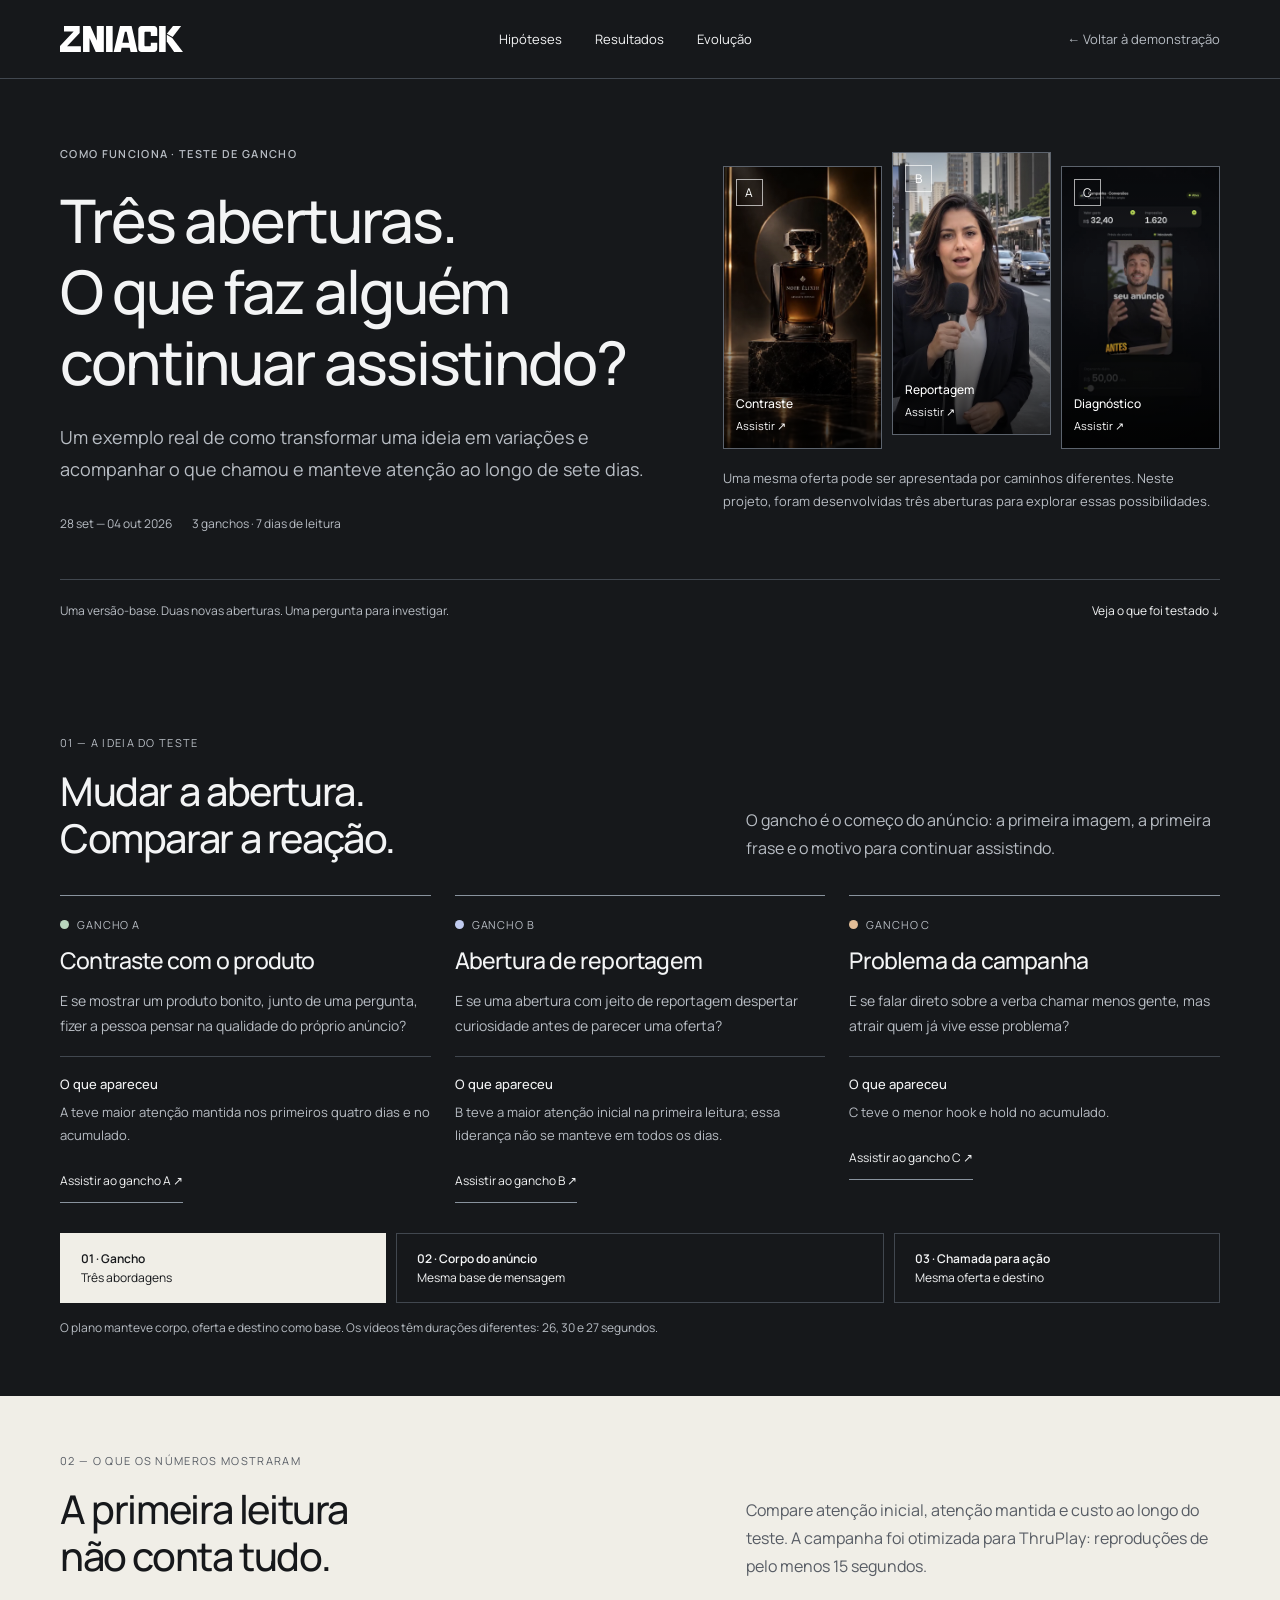
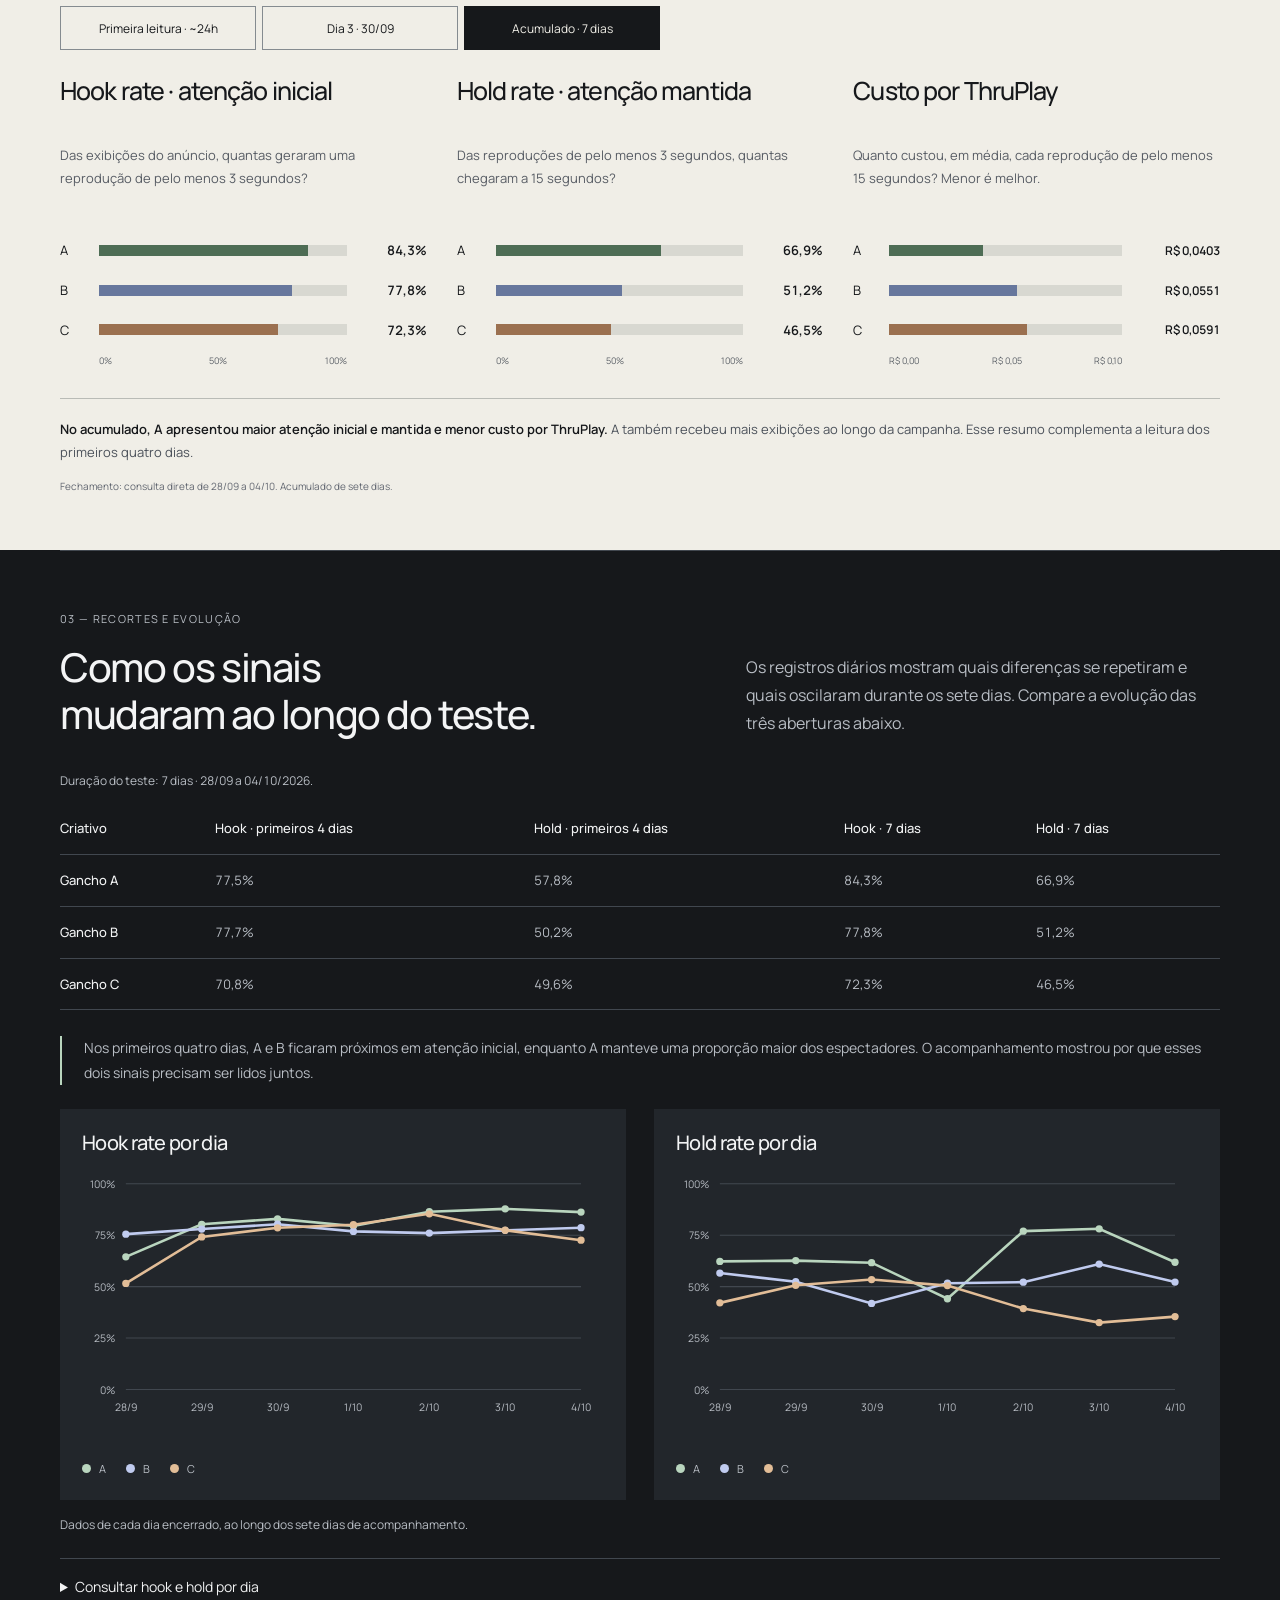
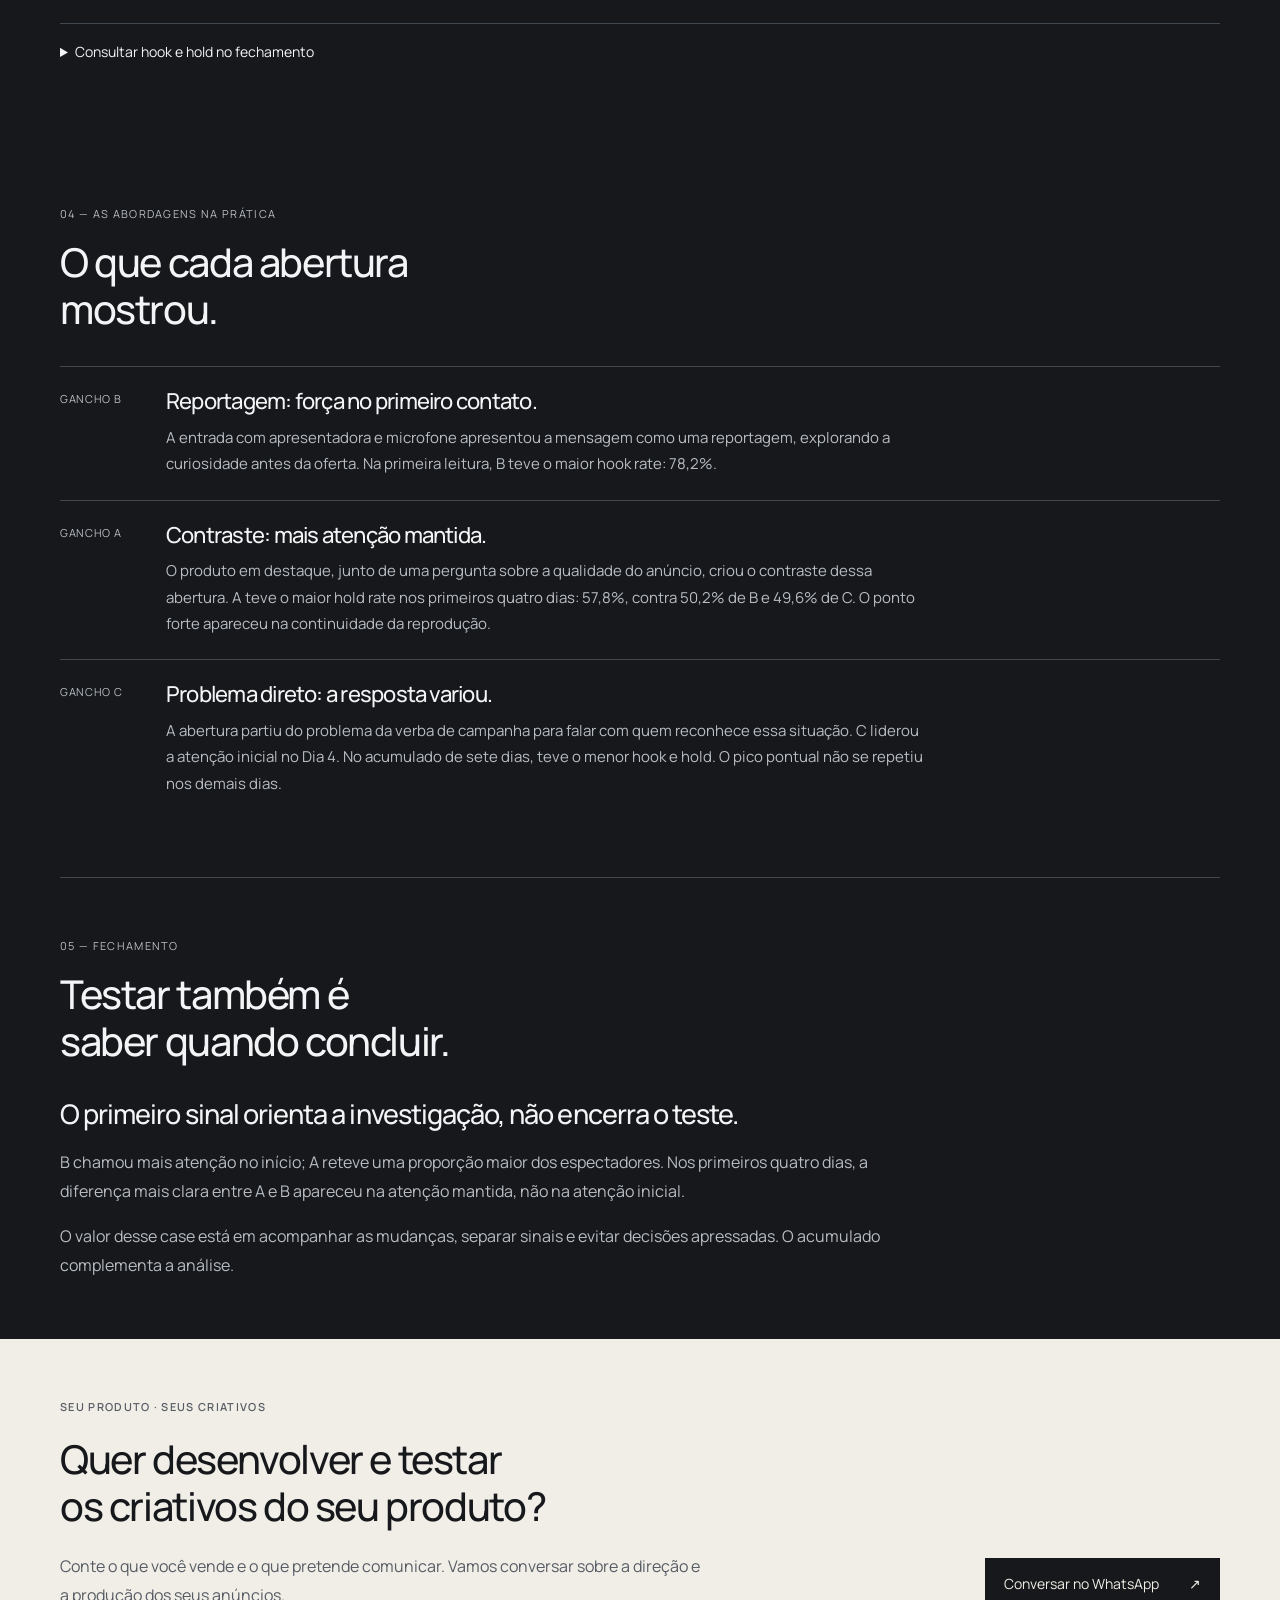
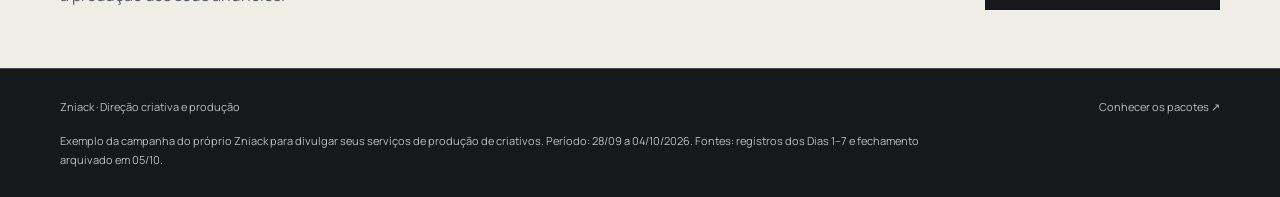
==== commit a116b46e: "Connect creative approaches to observations in hook case" ====
--- a/case-teste-gancho/index.html
+++ b/case-teste-gancho/index.html
@@ -1,4 +1,4 @@
-<!DOCTYPE html><html lang="pt-BR"><head><meta charset="utf-8"><meta name="viewport" content="width=device-width, initial-scale=1"><link rel="canonical" href="https://www.zniack.com/case-teste-gancho/index.html"><meta name="description" content="Case de um Teste de Gancho: três aberturas e sete dias de acompanhamento mostram por que a primeira leitura não fecha a resposta."><title>Teste de Gancho: a primeira leitura não conta tudo | Zniack</title><link rel="preload" href="assets/manrope-latin.woff2" as="font" type="font/woff2" crossorigin><link rel="stylesheet" href="case.css?v=20261006-leitura"><script src="case.js" defer></script></head><body><a class="skip" href="#conteudo">Ir para o conteúdo</a><header class="header"><div class="header-inner wrap"><a class="logo" href="../index.html#case-gancho" aria-label="Zniack, voltar"><img src="assets/zniack-d1-branco.svg" alt="Zniack" width="1754" height="361"></a><nav class="version-nav" aria-label="Seções do case"><a href="#hipoteses">Hipóteses</a><a href="#resultados">Resultados</a><a href="#evolucao">Evolução</a></nav><a class="back-link" href="../index.html#case-gancho">← Voltar ao site</a></div></header><main id="conteudo"><section class="hero wrap"><div class="hero-grid"><div><p class="eyebrow">COMO FUNCIONA · TESTE DE GANCHO</p><h1>Três aberturas.<br>O que faz alguém<br>continuar assistindo?</h1><p class="lead">Um exemplo real de como transformar uma ideia em variações e acompanhar o que chamou e manteve atenção ao longo de sete dias.</p><div class="hero-meta"><span>28 set — 04 out 2026</span><span>3 ganchos · 7 dias de leitura</span></div></div><div class="hero-media"><div class="filmstrip">
+<!DOCTYPE html><html lang="pt-BR"><head><meta charset="utf-8"><meta name="viewport" content="width=device-width, initial-scale=1"><link rel="canonical" href="https://www.zniack.com/case-teste-gancho/index.html"><meta name="description" content="Case de um Teste de Gancho: três aberturas e sete dias de acompanhamento mostram por que a primeira leitura não fecha a resposta."><title>Teste de Gancho: a primeira leitura não conta tudo | Zniack</title><link rel="preload" href="assets/manrope-latin.woff2" as="font" type="font/woff2" crossorigin><link rel="stylesheet" href="case.css?v=20261006-leitura"><script src="case.js" defer></script></head><body><a class="skip" href="#conteudo">Ir para o conteúdo</a><header class="header"><div class="header-inner wrap"><a class="logo" href="../index.html#exemplos" aria-label="Zniack, voltar"><img src="assets/zniack-d1-branco.svg" alt="Zniack" width="1754" height="361"></a><nav class="version-nav" aria-label="Seções do case"><a href="#hipoteses">Hipóteses</a><a href="#resultados">Resultados</a><a href="#evolucao">Evolução</a></nav><a class="back-link" href="../index.html#exemplos">← Voltar à demonstração</a></div></header><main id="conteudo"><section class="hero wrap"><div class="hero-grid"><div><p class="eyebrow">COMO FUNCIONA · TESTE DE GANCHO</p><h1>Três aberturas.<br>O que faz alguém<br>continuar assistindo?</h1><p class="lead">Um exemplo real de como transformar uma ideia em variações e acompanhar o que chamou e manteve atenção ao longo de sete dias.</p><div class="hero-meta"><span>28 set — 04 out 2026</span><span>3 ganchos · 7 dias de leitura</span></div></div><div class="hero-media"><div class="filmstrip">
 <button class="film" data-play="a" aria-label="Assistir ao criativo completo com Gancho A"><img src="assets/gancho-a-first.webp" alt="Abertura A: frasco de perfume em uma cena de produto" width="720" height="1280"><span class="letter">A</span><span class="film-label"><strong>Contraste</strong>Assistir ↗</span></button>
 <button class="film" data-play="b" aria-label="Assistir ao criativo completo com Gancho B"><img src="assets/gancho-b-first.webp" alt="Abertura B: apresentadora com microfone em uma rua" width="720" height="1280"><span class="letter">B</span><span class="film-label"><strong>Reportagem</strong>Assistir ↗</span></button>
 <button class="film" data-play="c" aria-label="Assistir ao criativo completo com Gancho C"><img src="assets/gancho-c-first.webp" alt="Abertura C: cena ilustrativa de um painel de anúncios" width="720" height="1280"><span class="letter">C</span><span class="film-label"><strong>Diagnóstico</strong>Assistir ↗</span></button>
@@ -9,4 +9,4 @@
 <details class="disclosure final-disclosure"><summary>Consultar hook e hold no fechamento</summary><div class="table-wrap"><table class="rate-table"><caption>Acumulado de 28/09 a 04/10.</caption><thead><tr><th scope="col">Criativo</th><th scope="col">Hook rate</th><th scope="col">Hold rate</th></tr></thead><tbody><tr><th scope="row">Gancho A</th><td>84,3%</td><td>66,9%</td></tr><tr><th scope="row">Gancho B</th><td>77,8%</td><td>51,2%</td></tr><tr><th scope="row">Gancho C</th><td>72,3%</td><td>46,5%</td></tr></tbody></table></div></details></section>
 <section class="section wrap reading-section" id="aprendizado"><div class="section-heading"><div><p class="section-number">04 — AS ABORDAGENS NA PRÁTICA</p><h2>O que cada abertura<br>mostrou.</h2></div></div><div class="lesson"><span class="lesson-label">GANCHO B</span><div><h3>Reportagem: força no primeiro contato.</h3><p>A entrada com apresentadora e microfone apresentou a mensagem como uma reportagem, explorando a curiosidade antes da oferta. Na primeira leitura, B teve o maior hook rate: 78,2%.</p></div></div><div class="lesson"><span class="lesson-label">GANCHO A</span><div><h3>Contraste: mais atenção mantida.</h3><p>O produto em destaque, junto de uma pergunta sobre a qualidade do anúncio, criou o contraste dessa abertura. A teve o maior hold rate nos primeiros quatro dias: 57,8%, contra 50,2% de B e 49,6% de C. O ponto forte apareceu na continuidade da reprodução.</p></div></div><div class="lesson"><span class="lesson-label">GANCHO C</span><div><h3>Problema direto: a resposta variou.</h3><p>A abertura partiu do problema da verba de campanha para falar com quem reconhece essa situação. C liderou a atenção inicial no Dia 4. No acumulado de sete dias, teve o menor hook e hold. O pico pontual não se repetiu nos demais dias.</p></div></div></section>
 
-<section class="section wrap" id="fechamento"><div class="section-heading"><div><p class="section-number">05 — FECHAMENTO</p><h2>Testar também é<br>saber quando concluir.</h2></div></div><div class="closing-case-copy"><h3>O primeiro sinal orienta a investigação, não encerra o teste.</h3><p>B chamou mais atenção no início; A reteve uma proporção maior dos espectadores. Nos primeiros quatro dias, a diferença mais clara entre A e B apareceu na atenção mantida, não na atenção inicial.</p><p>O valor desse case está em acompanhar as mudanças, separar sinais e evitar decisões apressadas. O acumulado complementa a análise.</p></div></section><section class="section case-contact" id="seu-projeto" aria-labelledby="case-contact-title"><div class="wrap case-contact-inner"><div><p class="eyebrow">SEU PRODUTO · SEUS CRIATIVOS</p><h2 id="case-contact-title">Quer desenvolver e testar<br>os criativos do seu produto?</h2><p class="case-contact-copy">Conte o que você vende e o que pretende comunicar. Vamos conversar sobre a direção e a produção dos seus anúncios.</p></div><a class="btn case-contact-button" href="../index.html#contato">Conversar sobre meu projeto <span aria-hidden="true">↗</span></a></div></section></main><footer class="footer"><div class="wrap"><div class="footer-top"><span>Zniack · Direção criativa e produção</span><a href="../index.html#case-gancho">Voltar ao site ↗</a></div><p>Exemplo da campanha do próprio Zniack para divulgar seus serviços de produção de criativos. Período: 28/09 a 04/10/2026. Fontes: registros dos Dias 1–7 e fechamento arquivado em 05/10.</p></div></footer><dialog id="creative-dialog" aria-labelledby="dialog-title"><div class="dialog-head"><h2 id="dialog-title">Criativo completo</h2><button id="close-video" type="button" autofocus>Fechar ×</button></div><video class="dialog-video" id="case-video" playsinline controls preload="none"></video><p class="video-status" id="case-video-status" role="status" hidden></p></dialog></body></html>+<section class="section wrap" id="fechamento"><div class="section-heading"><div><p class="section-number">05 — FECHAMENTO</p><h2>Testar também é<br>saber quando concluir.</h2></div></div><div class="closing-case-copy"><h3>O primeiro sinal orienta a investigação, não encerra o teste.</h3><p>B chamou mais atenção no início; A reteve uma proporção maior dos espectadores. Nos primeiros quatro dias, a diferença mais clara entre A e B apareceu na atenção mantida, não na atenção inicial.</p><p>O valor desse case está em acompanhar as mudanças, separar sinais e evitar decisões apressadas. O acumulado complementa a análise.</p></div></section><section class="section case-contact" id="seu-projeto" aria-labelledby="case-contact-title"><div class="wrap case-contact-inner"><div><p class="eyebrow">SEU PRODUTO · SEUS CRIATIVOS</p><h2 id="case-contact-title">Quer desenvolver e testar<br>os criativos do seu produto?</h2><p class="case-contact-copy">Conte o que você vende e o que pretende comunicar. Vamos conversar sobre a direção e a produção dos seus anúncios.</p></div><a class="btn case-contact-button" href="https://wa.me/5564992907301?text=Quero%20conversar%20sobre%20os%20pacotes%20de%20criativos." target="_blank" rel="noopener noreferrer">Conversar no WhatsApp <span aria-hidden="true">↗</span></a></div></section></main><footer class="footer"><div class="wrap"><div class="footer-top"><span>Zniack · Direção criativa e produção</span><a href="../index.html#pacotes">Conhecer os pacotes ↗</a></div><p>Exemplo da campanha do próprio Zniack para divulgar seus serviços de produção de criativos. Período: 28/09 a 04/10/2026. Fontes: registros dos Dias 1–7 e fechamento arquivado em 05/10.</p></div></footer><dialog id="creative-dialog" aria-labelledby="dialog-title"><div class="dialog-head"><h2 id="dialog-title">Criativo completo</h2><button id="close-video" type="button" autofocus>Fechar ×</button></div><video class="dialog-video" id="case-video" playsinline controls preload="none"></video><p class="video-status" id="case-video-status" role="status" hidden></p></dialog></body></html>
